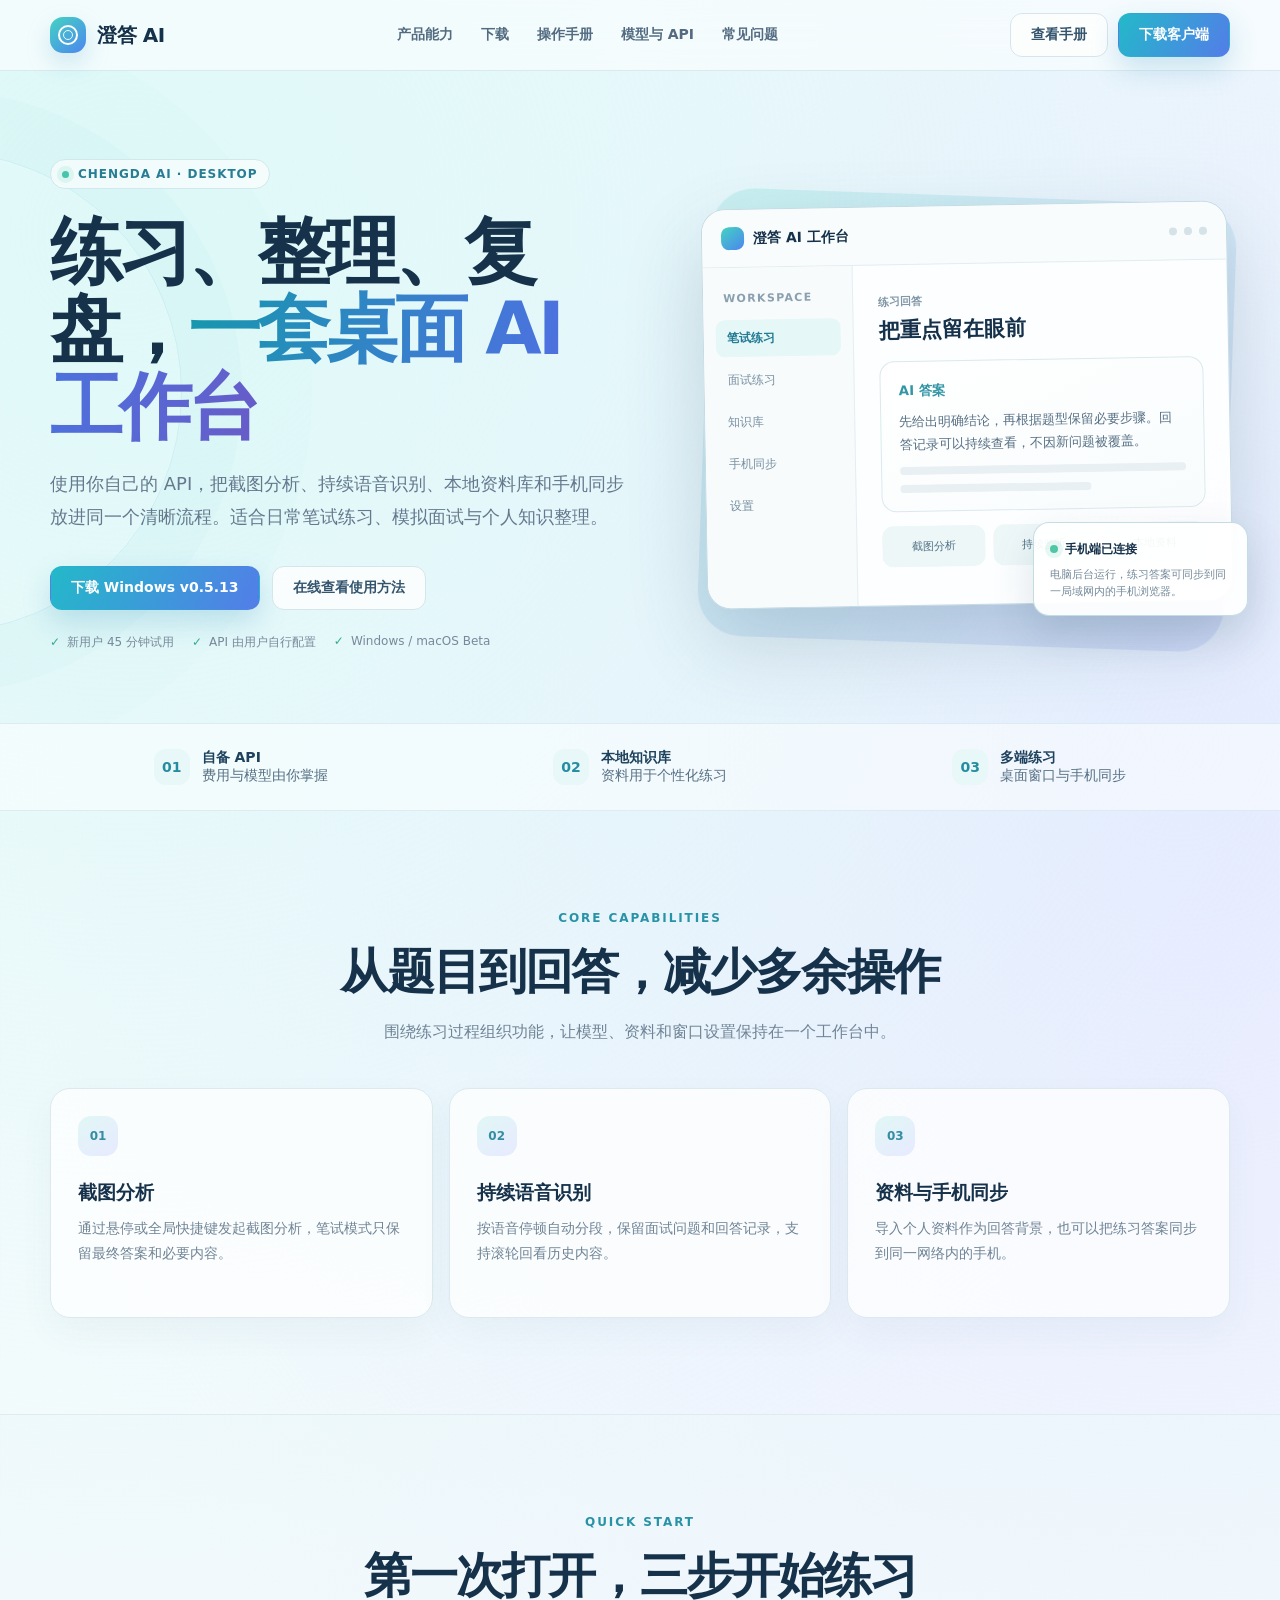
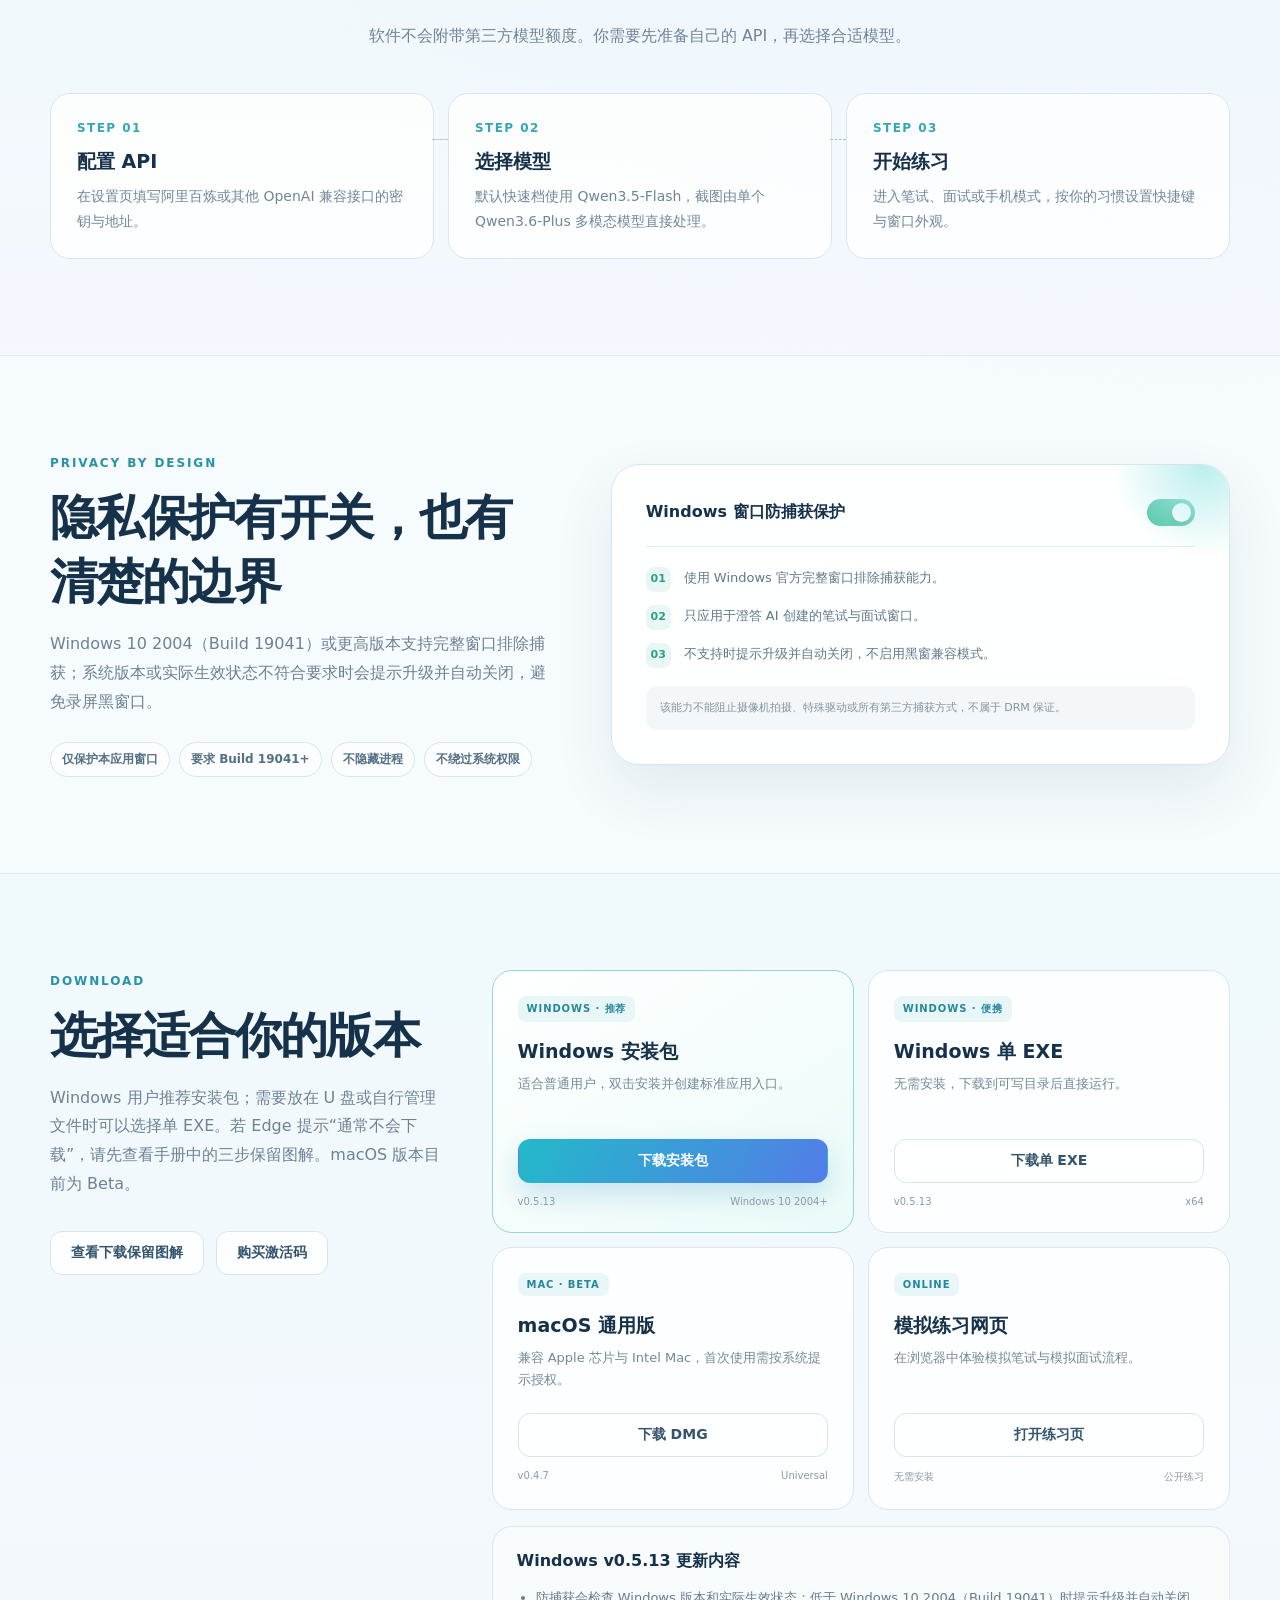
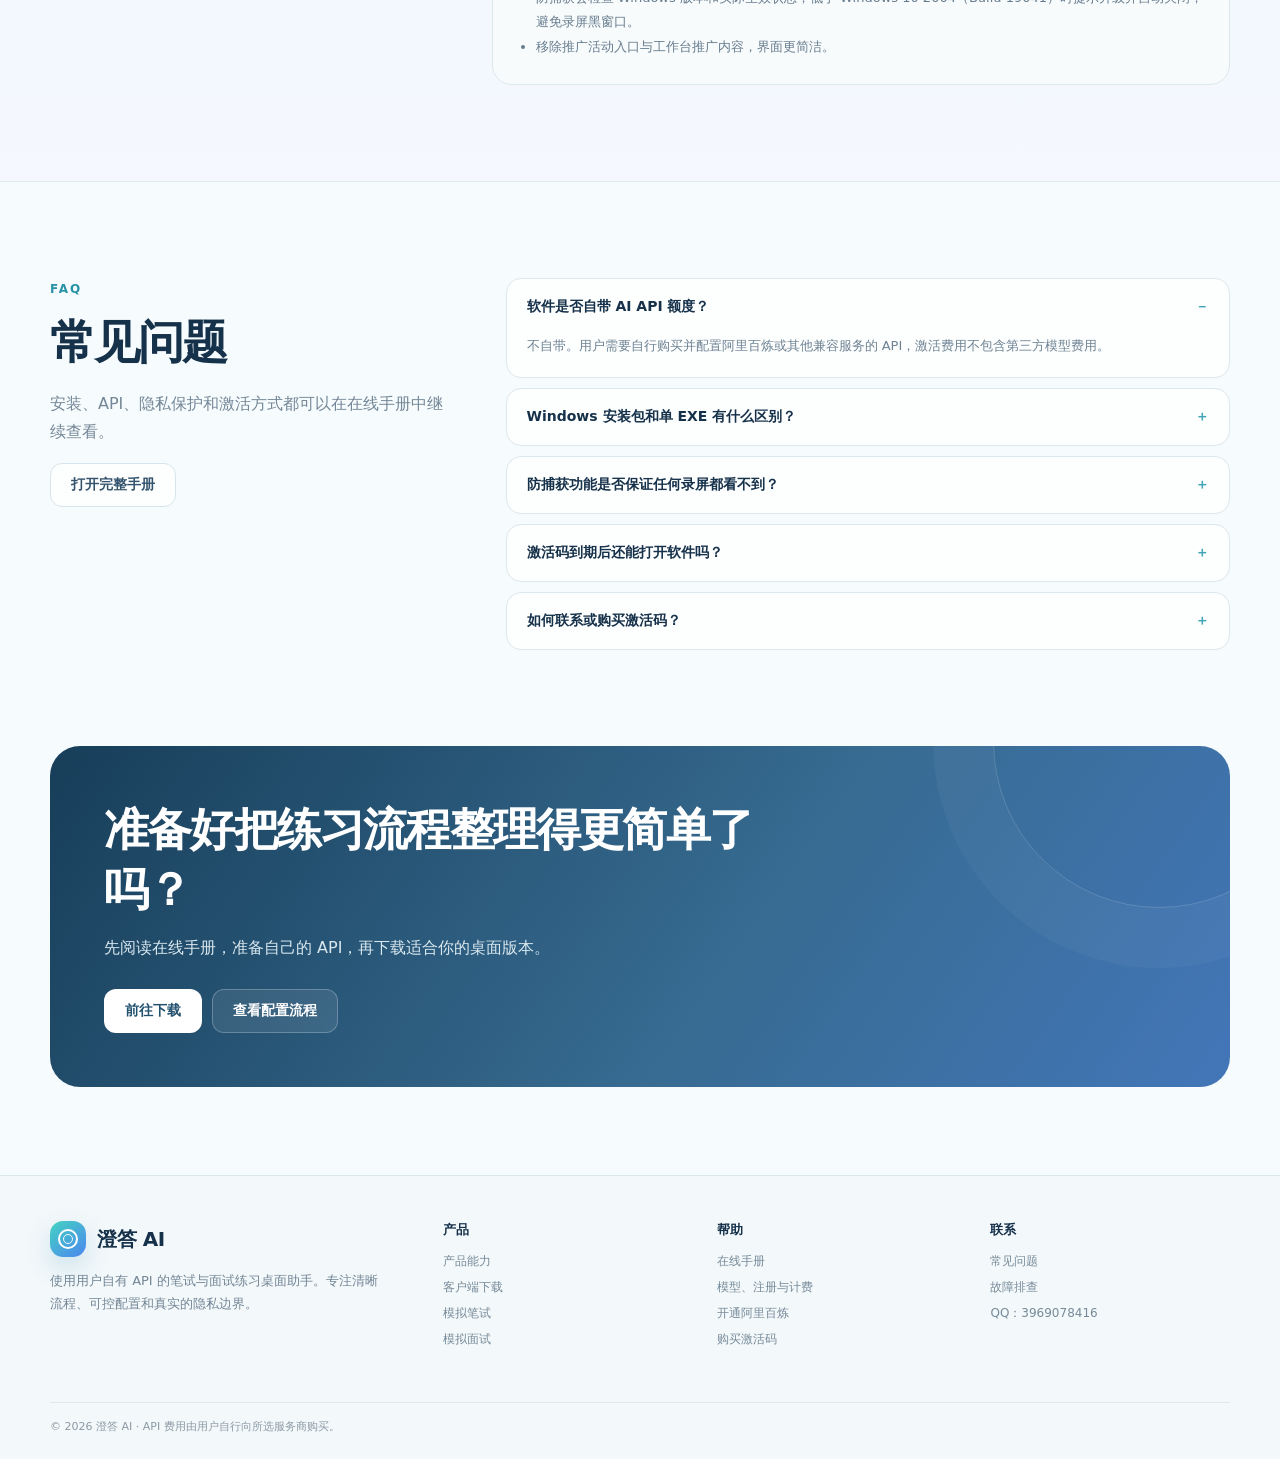
==== chengda-ai/index.html @ 646101b3 "Release Chengda AI v0.5.13" ====
<!doctype html>
<html lang="zh-CN">
<head>
  <meta charset="UTF-8">
  <meta name="viewport" content="width=device-width,initial-scale=1">
  <title>澄答 AI｜笔试与面试练习桌面助手</title>
  <meta name="description" content="澄答 AI 是一款使用用户自有 API 的笔试与面试练习桌面助手，支持截图分析、持续语音识别、本地知识库和手机同步。">
  <meta name="keywords" content="澄答AI,澄答 AI,AI笔试练习,AI面试练习,阿里百炼,桌面AI助手">
  <meta name="robots" content="index,follow">
  <meta name="theme-color" content="#eefbff">
  <style>
    :root{font-family:"Segoe UI","Microsoft YaHei",system-ui,sans-serif;color:#16314a;background:#f6fbfd;--ink:#16314a;--muted:#64798e;--line:#d9e8ee;--cyan:#22b7cc;--blue:#4f7fe8;--green:#57c9a7;--paper:rgba(255,255,255,.88)}
    *{box-sizing:border-box}html{scroll-behavior:smooth}body{margin:0;min-width:320px;background:radial-gradient(circle at 10% 5%,#dff9f8 0,transparent 31%),radial-gradient(circle at 92% 16%,#e5e9ff 0,transparent 31%),#f6fbfd;color:var(--ink)}a{color:inherit}button,a{touch-action:manipulation}.shell{width:min(1180px,calc(100% - 40px));margin:auto}.site-header{position:sticky;top:0;z-index:20;border-bottom:1px solid rgba(210,230,236,.78);background:rgba(248,253,254,.78);backdrop-filter:blur(18px)}.nav{height:70px;display:flex;align-items:center;justify-content:space-between;gap:22px}.brand{display:flex;align-items:center;gap:11px;text-decoration:none;font-size:20px;font-weight:850;letter-spacing:-.02em}.brand-mark{position:relative;width:36px;height:36px;border-radius:13px;background:linear-gradient(140deg,#43d3c2,#4c86ef);box-shadow:0 10px 24px rgba(58,153,190,.22)}.brand-mark:before,.brand-mark:after{content:"";position:absolute;border:2px solid #fff;border-radius:50%;inset:8px}.brand-mark:after{inset:13px;border-width:1.5px;opacity:.9}.nav-links{display:flex;align-items:center;gap:28px;color:#526b80;font-size:14px;font-weight:650}.nav-links a{text-decoration:none}.nav-links a:hover{color:#268da8}.nav-actions{display:flex;align-items:center;gap:10px}.button{display:inline-flex;min-height:44px;align-items:center;justify-content:center;padding:0 20px;border:1px solid transparent;border-radius:12px;text-decoration:none;font-size:14px;font-weight:760;transition:transform .18s ease,box-shadow .18s ease,background .18s ease}.button:hover{transform:translateY(-2px)}.button.primary{color:#fff;background:linear-gradient(120deg,#23b9c9,#537de8);box-shadow:0 12px 28px rgba(42,139,188,.22)}.button.soft{border-color:#d6e5eb;background:rgba(255,255,255,.8);color:#34546d}.hero{position:relative;padding:88px 0 72px;overflow:hidden}.hero:before{content:"";position:absolute;width:480px;height:480px;border:1px solid rgba(96,178,208,.16);border-radius:50%;left:-300px;top:80px;box-shadow:0 0 0 60px rgba(95,199,201,.035),0 0 0 130px rgba(95,199,201,.025)}.hero-grid{position:relative;display:grid;grid-template-columns:minmax(0,1fr) minmax(460px,.9fr);gap:70px;align-items:center}.eyebrow{display:inline-flex;align-items:center;gap:9px;padding:7px 11px;border:1px solid #d1e8ec;border-radius:999px;background:rgba(255,255,255,.64);color:#277d93;font-size:12px;font-weight:800;letter-spacing:.08em}.eyebrow:before{content:"";width:7px;height:7px;border-radius:50%;background:#46c5aa;box-shadow:0 0 0 5px rgba(70,197,170,.13)}h1{max-width:670px;margin:24px 0 22px;font-size:clamp(44px,5.7vw,76px);line-height:1.06;letter-spacing:-.055em}.gradient-text{background:linear-gradient(105deg,#1598ac,#4b72de 62%,#685bc8);-webkit-background-clip:text;background-clip:text;color:transparent}.hero-copy{max-width:610px;margin:0;color:var(--muted);font-size:18px;line-height:1.85}.hero-actions{display:flex;flex-wrap:wrap;gap:12px;margin-top:32px}.hero-note{display:flex;flex-wrap:wrap;gap:18px;margin-top:24px;color:#77899a;font-size:12px}.hero-note span:before{content:"✓";margin-right:7px;color:#2eae8f;font-weight:900}.product-stage{position:relative;min-height:490px;display:flex;align-items:center;justify-content:center}.product-stage:before{content:"";position:absolute;inset:36px 0 6px;border-radius:44px;background:linear-gradient(145deg,rgba(67,210,194,.18),rgba(93,108,231,.14));filter:blur(.2px);transform:rotate(2deg)}.app-window{position:relative;width:100%;max-width:560px;border:1px solid rgba(195,218,226,.95);border-radius:24px;background:rgba(255,255,255,.94);box-shadow:0 32px 80px rgba(42,76,102,.2);overflow:hidden;transform:rotate(-1deg)}.app-top{height:58px;display:flex;align-items:center;justify-content:space-between;padding:0 19px;border-bottom:1px solid #e2edf1;background:rgba(248,252,253,.92)}.app-brand{display:flex;align-items:center;gap:9px;font-size:14px;font-weight:800}.mini-mark{width:23px;height:23px;border-radius:8px;background:linear-gradient(140deg,#43d3c2,#4c86ef)}.window-dots{display:flex;gap:7px}.window-dots i{display:block;width:8px;height:8px;border-radius:50%;background:#d5e2e7}.app-body{display:grid;grid-template-columns:150px 1fr;min-height:340px}.app-side{padding:18px 12px;border-right:1px solid #e4eef1;background:#f7fbfc}.app-side strong{display:block;margin:6px 8px 15px;font-size:11px;color:#8aa0af;letter-spacing:.12em}.side-item{padding:10px 11px;border-radius:9px;color:#7890a2;font-size:12px;margin-bottom:5px}.side-item.active{color:#247c95;background:#e6f7f7;font-weight:800}.app-main{padding:25px}.app-label{font-size:11px;color:#8297a7;font-weight:750}.app-main h3{margin:7px 0 17px;font-size:21px}.answer-card{padding:18px;border:1px solid #dbe9ed;border-radius:15px;background:linear-gradient(155deg,#fff,#f8fcfd)}.answer-card small{color:#3396a7;font-weight:800}.answer-card p{margin:11px 0 0;color:#577084;font-size:13px;line-height:1.75}.answer-line{height:8px;margin-top:10px;border-radius:99px;background:#e8f0f3}.answer-line.short{width:67%}.tool-row{display:grid;grid-template-columns:repeat(3,1fr);gap:8px;margin-top:14px}.tool{padding:13px 8px;border-radius:11px;background:#eef7f8;text-align:center;color:#507185;font-size:11px}.float-card{position:absolute;right:-18px;bottom:34px;width:215px;padding:15px 16px;border:1px solid rgba(190,218,224,.9);border-radius:16px;background:rgba(255,255,255,.94);box-shadow:0 18px 42px rgba(46,85,110,.16)}.float-card b{font-size:12px}.float-card p{margin:8px 0 0;color:#758b9b;font-size:11px;line-height:1.55}.signal{display:inline-flex;width:8px;height:8px;margin-right:7px;border-radius:50%;background:#50c6a6;box-shadow:0 0 0 5px rgba(80,198,166,.13)}.trust-strip{padding:25px 0;border-top:1px solid rgba(216,233,238,.8);border-bottom:1px solid rgba(216,233,238,.8);background:rgba(255,255,255,.48)}.trust-grid{display:grid;grid-template-columns:repeat(3,1fr);gap:18px}.trust-item{display:flex;align-items:center;justify-content:center;gap:12px;color:#567084;font-size:14px}.trust-item b{color:#1e425d}.trust-number{display:flex;width:36px;height:36px;align-items:center;justify-content:center;border-radius:12px;background:#e8f7f7;color:#258da1;font-weight:850}.features{padding:96px 0}.section-head{max-width:690px;margin:0 auto 42px;text-align:center}.section-kicker{color:#2893a6;font-size:12px;font-weight:850;letter-spacing:.16em}.section-head h2{margin:14px 0;font-size:clamp(32px,4vw,48px);letter-spacing:-.04em}.section-head p{margin:0;color:#708497;line-height:1.8}.feature-grid{display:grid;grid-template-columns:repeat(3,1fr);gap:16px}.feature-card{min-height:230px;padding:27px;border:1px solid #dce9ed;border-radius:20px;background:rgba(255,255,255,.76);box-shadow:0 14px 34px rgba(50,90,115,.05)}.feature-index{display:inline-flex;width:40px;height:40px;align-items:center;justify-content:center;border-radius:13px;background:linear-gradient(145deg,#e1f7f5,#e7eaff);color:#348da3;font-size:12px;font-weight:900}.feature-card h3{margin:24px 0 10px;font-size:19px}.feature-card p{margin:0;color:#6f8495;font-size:14px;line-height:1.75}.preview-foot{padding:34px 0;color:#8b9baa;font-size:12px;text-align:center}
    .section{padding:96px 0}.soft-section{background:linear-gradient(180deg,rgba(235,248,250,.56),rgba(244,247,255,.7));border-top:1px solid #dfebef;border-bottom:1px solid #dfebef}.process-grid{display:grid;grid-template-columns:repeat(3,1fr);gap:14px}.process-step{position:relative;padding:27px 26px 25px;border:1px solid #d9e7ec;border-radius:20px;background:rgba(255,255,255,.82)}.process-step:after{content:"";position:absolute;top:45px;right:-15px;width:16px;border-top:1px dashed #9dcbd2}.process-step:last-child:after{display:none}.process-step span{display:block;color:#35a6b5;font-size:12px;font-weight:900;letter-spacing:.12em}.process-step h3{margin:14px 0 9px;font-size:19px}.process-step p{margin:0;color:#708698;font-size:14px;line-height:1.75}.showcase{display:grid;grid-template-columns:.9fr 1.1fr;gap:54px;align-items:center}.showcase-copy h2,.download-copy h2{margin:15px 0 16px;font-size:clamp(32px,4vw,48px);letter-spacing:-.04em}.showcase-copy>p,.download-copy>p{color:#6d8294;line-height:1.8}.pill-list{display:flex;flex-wrap:wrap;gap:9px;margin-top:25px}.pill-list span{padding:8px 11px;border:1px solid #d6e7eb;border-radius:999px;background:rgba(255,255,255,.66);color:#537084;font-size:12px;font-weight:700}.privacy-panel{position:relative;padding:34px;border:1px solid #d5e6eb;border-radius:28px;background:rgba(255,255,255,.9);box-shadow:0 25px 58px rgba(57,94,117,.1);overflow:hidden}.privacy-panel:before{content:"";position:absolute;width:190px;height:190px;border-radius:50%;right:-70px;top:-95px;background:radial-gradient(circle,#bcefee,transparent 68%)}.privacy-state{display:flex;align-items:center;justify-content:space-between;gap:18px;padding-bottom:20px;border-bottom:1px solid #e2ecef}.privacy-state b{font-size:16px}.privacy-toggle{width:48px;height:27px;padding:4px;border-radius:999px;background:#51c5a7}.privacy-toggle:after{content:"";display:block;width:19px;height:19px;margin-left:auto;border-radius:50%;background:#fff;box-shadow:0 2px 6px rgba(30,80,70,.22)}.privacy-list{display:grid;gap:13px;margin-top:20px}.privacy-row{display:grid;grid-template-columns:28px 1fr;gap:10px;align-items:start;color:#607789;font-size:13px;line-height:1.65}.privacy-row i{display:flex;width:25px;height:25px;align-items:center;justify-content:center;border-radius:8px;background:#e8f7f4;color:#2d9f86;font-style:normal;font-size:11px;font-weight:900}.privacy-foot{margin:18px 0 0;padding:13px 14px;border-radius:11px;background:#f3f7f9;color:#8493a0;font-size:11px;line-height:1.6}.download-layout{display:grid;grid-template-columns:.7fr 1.3fr;gap:44px;align-items:start}.download-copy{position:sticky;top:110px}.download-grid{display:grid;grid-template-columns:repeat(2,1fr);gap:14px}.download-card{padding:25px;border:1px solid #d8e6eb;border-radius:20px;background:rgba(255,255,255,.88)}.download-card.recommended{border-color:#8ed9d7;background:linear-gradient(145deg,#fff,#ebfbf9)}.platform-tag{display:inline-flex;padding:6px 9px;border-radius:8px;background:#e9f6f7;color:#25879c;font-size:10px;font-weight:900;letter-spacing:.09em}.download-card h3{margin:17px 0 8px;font-size:19px}.download-card p{min-height:48px;margin:0;color:#748897;font-size:13px;line-height:1.7}.download-card .button{width:100%;margin-top:18px}.download-meta{display:flex;justify-content:space-between;margin-top:13px;color:#8a9aa7;font-size:10px}.release-panel{margin-top:16px;padding:24px;border:1px solid #dce8ec;border-radius:20px;background:#f8fbfc}.release-panel h3{margin:0 0 14px;font-size:16px}.release-panel ul{margin:0;padding-left:19px;color:#667c8e;font-size:13px;line-height:1.9}.faq-grid{display:grid;grid-template-columns:.72fr 1.28fr;gap:48px;align-items:start}.faq-intro h2{margin:15px 0 12px;font-size:clamp(32px,4vw,46px);letter-spacing:-.04em}.faq-intro p{color:#748797;line-height:1.8}.faq-list{display:grid;gap:10px}.faq-list details{border:1px solid #dbe8ec;border-radius:15px;background:rgba(255,255,255,.82);overflow:hidden}.faq-list summary{cursor:pointer;list-style:none;padding:19px 20px;font-size:14px;font-weight:800}.faq-list summary::-webkit-details-marker{display:none}.faq-list summary:after{content:"＋";float:right;color:#42a5b5}.faq-list details[open] summary:after{content:"－"}.faq-list p{margin:0;padding:0 20px 20px;color:#6d8293;font-size:13px;line-height:1.75}.final-cta{padding:0 0 88px}.cta-panel{position:relative;padding:54px;border-radius:30px;background:linear-gradient(125deg,#173e59,#376b91 58%,#4376b8);color:#fff;overflow:hidden}.cta-panel:before{content:"";position:absolute;width:330px;height:330px;border:1px solid rgba(255,255,255,.16);border-radius:50%;right:-95px;top:-170px;box-shadow:0 0 0 60px rgba(255,255,255,.035)}.cta-panel h2{position:relative;max-width:720px;margin:0 0 14px;font-size:clamp(30px,4vw,45px);letter-spacing:-.04em}.cta-panel p{position:relative;max-width:680px;margin:0;color:#d9e8ef;line-height:1.75}.cta-actions{position:relative;display:flex;flex-wrap:wrap;gap:10px;margin-top:27px}.cta-panel .button.primary{background:#fff;color:#23526f;box-shadow:none}.cta-panel .button.soft{border-color:rgba(255,255,255,.24);background:rgba(255,255,255,.09);color:#fff}.site-footer{border-top:1px solid #dce8ec;background:#f3f8fa}.footer-grid{display:grid;grid-template-columns:1.5fr repeat(3,1fr);gap:34px;padding:45px 0}.footer-brand p{max-width:340px;color:#738696;font-size:13px;line-height:1.75}.footer-col strong{display:block;margin-bottom:14px;font-size:13px}.footer-col a,.footer-col span{display:block;margin:9px 0;color:#768a99;text-decoration:none;font-size:12px}.copyright{padding:16px 0 25px;border-top:1px solid #e0eaed;color:#8c9aa5;font-size:11px}.preview-foot{display:none}
    @media(max-width:930px){.nav-links{display:none}.hero{padding-top:60px}.hero-grid{grid-template-columns:1fr;gap:44px}.hero-copy{max-width:720px}.product-stage{min-height:430px}.app-window{max-width:620px}.float-card{right:10px}.feature-grid,.process-grid{grid-template-columns:1fr}.feature-card{min-height:auto}.process-step:after{display:none}.trust-grid{grid-template-columns:1fr}.trust-item{justify-content:flex-start}.showcase,.download-layout,.faq-grid{grid-template-columns:1fr}.download-copy{position:static}.footer-grid{grid-template-columns:repeat(2,1fr)}}
    @media(max-width:560px){.shell{width:min(100% - 24px,1180px)}.nav{height:62px}.nav-actions .soft{display:none}.button{padding:0 15px}.hero{padding:45px 0 48px}h1{font-size:42px}.hero-copy{font-size:16px}.product-stage{min-height:375px}.app-body{grid-template-columns:92px 1fr}.app-side{padding:12px 7px}.app-main{padding:18px 14px}.tool-row{grid-template-columns:1fr}.tool:nth-child(n+2){display:none}.float-card{right:4px;bottom:8px;width:185px}.features{padding:68px 0}}
  </style>
</head>
<body>
  <header class="site-header">
    <nav class="nav shell" aria-label="主导航">
      <a class="brand" href="#top"><span class="brand-mark" aria-hidden="true"></span><span>澄答 AI</span></a>
      <div class="nav-links"><a href="#features">产品能力</a><a href="downloads/">下载</a><a href="manual/">操作手册</a><a href="models/">模型与 API</a><a href="#faq">常见问题</a></div>
      <div class="nav-actions"><a class="button soft" href="manual/">查看手册</a><a class="button primary" href="downloads/">下载客户端</a></div>
    </nav>
  </header>
  <main id="top">
    <section class="hero">
      <div class="hero-grid shell">
        <div>
          <span class="eyebrow">CHENGDA AI · DESKTOP</span>
          <h1>练习、整理、复盘，<span class="gradient-text">一套桌面 AI 工作台</span></h1>
          <p class="hero-copy">使用你自己的 API，把截图分析、持续语音识别、本地资料库和手机同步放进同一个清晰流程。适合日常笔试练习、模拟面试与个人知识整理。</p>
          <div class="hero-actions"><a class="button primary" href="downloads/">下载 Windows v0.5.13</a><a class="button soft" href="manual/">在线查看使用方法</a></div>
          <div class="hero-note"><span>新用户 45 分钟试用</span><span>API 由用户自行配置</span><span>Windows / macOS Beta</span></div>
        </div>
        <div class="product-stage" aria-label="澄答 AI 产品界面示意">
          <div class="app-window">
            <div class="app-top"><span class="app-brand"><i class="mini-mark"></i>澄答 AI 工作台</span><span class="window-dots"><i></i><i></i><i></i></span></div>
            <div class="app-body">
              <aside class="app-side"><strong>WORKSPACE</strong><div class="side-item active">笔试练习</div><div class="side-item">面试练习</div><div class="side-item">知识库</div><div class="side-item">手机同步</div><div class="side-item">设置</div></aside>
              <div class="app-main"><span class="app-label">练习回答</span><h3>把重点留在眼前</h3><div class="answer-card"><small>AI 答案</small><p>先给出明确结论，再根据题型保留必要步骤。回答记录可以持续查看，不因新问题被覆盖。</p><div class="answer-line"></div><div class="answer-line short"></div></div><div class="tool-row"><div class="tool">截图分析</div><div class="tool">持续监听</div><div class="tool">本地资料</div></div></div>
            </div>
          </div>
          <div class="float-card"><b><span class="signal"></span>手机端已连接</b><p>电脑后台运行，练习答案可同步到同一局域网内的手机浏览器。</p></div>
        </div>
      </div>
    </section>
    <section class="trust-strip"><div class="trust-grid shell"><div class="trust-item"><span class="trust-number">01</span><span><b>自备 API</b><br>费用与模型由你掌握</span></div><div class="trust-item"><span class="trust-number">02</span><span><b>本地知识库</b><br>资料用于个性化练习</span></div><div class="trust-item"><span class="trust-number">03</span><span><b>多端练习</b><br>桌面窗口与手机同步</span></div></div></section>
    <section class="features" id="features"><div class="shell"><div class="section-head"><span class="section-kicker">CORE CAPABILITIES</span><h2>从题目到回答，减少多余操作</h2><p>围绕练习过程组织功能，让模型、资料和窗口设置保持在一个工作台中。</p></div><div class="feature-grid"><article class="feature-card"><span class="feature-index">01</span><h3>截图分析</h3><p>通过悬停或全局快捷键发起截图分析，笔试模式只保留最终答案和必要内容。</p></article><article class="feature-card"><span class="feature-index">02</span><h3>持续语音识别</h3><p>按语音停顿自动分段，保留面试问题和回答记录，支持滚轮回看历史内容。</p></article><article class="feature-card"><span class="feature-index">03</span><h3>资料与手机同步</h3><p>导入个人资料作为回答背景，也可以把练习答案同步到同一网络内的手机。</p></article></div></div></section>
    <section class="section soft-section" id="workflow"><div class="shell"><div class="section-head"><span class="section-kicker">QUICK START</span><h2>第一次打开，三步开始练习</h2><p>软件不会附带第三方模型额度。你需要先准备自己的 API，再选择合适模型。</p></div><div class="process-grid"><article class="process-step"><span>STEP 01</span><h3>配置 API</h3><p>在设置页填写阿里百炼或其他 OpenAI 兼容接口的密钥与地址。</p></article><article class="process-step"><span>STEP 02</span><h3>选择模型</h3><p>默认快速档使用 Qwen3.5-Flash，截图由单个 Qwen3.6-Plus 多模态模型直接处理。</p></article><article class="process-step"><span>STEP 03</span><h3>开始练习</h3><p>进入笔试、面试或手机模式，按你的习惯设置快捷键与窗口外观。</p></article></div></div></section>
    <section class="section"><div class="showcase shell"><div class="showcase-copy"><span class="section-kicker">PRIVACY BY DESIGN</span><h2>隐私保护有开关，也有清楚的边界</h2><p>Windows 10 2004（Build 19041）或更高版本支持完整窗口排除捕获；系统版本或实际生效状态不符合要求时会提示升级并自动关闭，避免录屏黑窗口。</p><div class="pill-list"><span>仅保护本应用窗口</span><span>要求 Build 19041+</span><span>不隐藏进程</span><span>不绕过系统权限</span></div></div><div class="privacy-panel"><div class="privacy-state"><b>Windows 窗口防捕获保护</b><span class="privacy-toggle" aria-label="已开启"></span></div><div class="privacy-list"><div class="privacy-row"><i>01</i><span>使用 Windows 官方完整窗口排除捕获能力。</span></div><div class="privacy-row"><i>02</i><span>只应用于澄答 AI 创建的笔试与面试窗口。</span></div><div class="privacy-row"><i>03</i><span>不支持时提示升级并自动关闭，不启用黑窗兼容模式。</span></div></div><p class="privacy-foot">该能力不能阻止摄像机拍摄、特殊驱动或所有第三方捕获方式，不属于 DRM 保证。</p></div></div></section>
    <section class="section soft-section" id="download"><div class="download-layout shell"><div class="download-copy"><span class="section-kicker">DOWNLOAD</span><h2>选择适合你的版本</h2><p>Windows 用户推荐安装包；需要放在 U 盘或自行管理文件时可以选择单 EXE。若 Edge 提示“通常不会下载”，请先查看手册中的三步保留图解。macOS 版本目前为 Beta。</p><div class="hero-actions"><a class="button soft" href="manual/#quick">查看下载保留图解</a><a class="button soft" href="https://www.kufaka.com/shop/J2R9CEXC" target="_blank" rel="noreferrer">购买激活码</a></div></div><div><div class="download-grid"><article class="download-card recommended"><span class="platform-tag">WINDOWS · 推荐</span><h3>Windows 安装包</h3><p>适合普通用户，双击安装并创建标准应用入口。</p><a class="button primary" href="downloads/chengda-ai-0.5.13-x64-setup.exe">下载安装包</a><div class="download-meta"><span>v0.5.13</span><span>Windows 10 2004+</span></div></article><article class="download-card"><span class="platform-tag">WINDOWS · 便携</span><h3>Windows 单 EXE</h3><p>无需安装，下载到可写目录后直接运行。</p><a class="button soft" href="downloads/chengda-ai-0.5.13-windows-x64.exe">下载单 EXE</a><div class="download-meta"><span>v0.5.13</span><span>x64</span></div></article><article class="download-card"><span class="platform-tag">MAC · BETA</span><h3>macOS 通用版</h3><p>兼容 Apple 芯片与 Intel Mac，首次使用需按系统提示授权。</p><a class="button soft" href="downloads/chengda-ai-0.4.7-macos-universal.dmg">下载 DMG</a><div class="download-meta"><span>v0.4.7</span><span>Universal</span></div></article><article class="download-card"><span class="platform-tag">ONLINE</span><h3>模拟练习网页</h3><p>在浏览器中体验模拟笔试与模拟面试流程。</p><a class="button soft" href="desktop/mock-exam/">打开练习页</a><div class="download-meta"><span>无需安装</span><span>公开练习</span></div></article></div><div class="release-panel"><h3>Windows v0.5.13 更新内容</h3><ul><li>防捕获会检查 Windows 版本和实际生效状态；低于 Windows 10 2004（Build 19041）时提示升级并自动关闭，避免录屏黑窗口。</li><li>移除推广活动入口与工作台推广内容，界面更简洁。</li></ul></div></div></div></section>
    <section class="section" id="faq"><div class="faq-grid shell"><div class="faq-intro"><span class="section-kicker">FAQ</span><h2>常见问题</h2><p>安装、API、隐私保护和激活方式都可以在在线手册中继续查看。</p><a class="button soft" href="manual/">打开完整手册</a></div><div class="faq-list"><details open><summary>软件是否自带 AI API 额度？</summary><p>不自带。用户需要自行购买并配置阿里百炼或其他兼容服务的 API，激活费用不包含第三方模型费用。</p></details><details><summary>Windows 安装包和单 EXE 有什么区别？</summary><p>安装包适合普通用户；单 EXE 无需安装，适合便携使用。两者提供相同的核心桌面功能。</p></details><details><summary>防捕获功能是否保证任何录屏都看不到？</summary><p>不能保证。软件使用操作系统公开能力保护本应用窗口，但摄像机、特殊驱动和部分第三方路径可能不受支持。</p></details><details><summary>激活码到期后还能打开软件吗？</summary><p>主页、设置、资料库与更新等基础页面仍可查看；进入笔试或面试练习时会提示激活。</p></details><details><summary>如何联系或购买激活码？</summary><p>可以前往“购买激活码”页面，也可以在激活到期提示中按页面说明联系 QQ：3969078416。</p></details></div></div></section>
    <section class="final-cta"><div class="cta-panel shell"><h2>准备好把练习流程整理得更简单了吗？</h2><p>先阅读在线手册，准备自己的 API，再下载适合你的桌面版本。</p><div class="cta-actions"><a class="button primary" href="downloads/">前往下载</a><a class="button soft" href="manual/">查看配置流程</a></div></div></section>
  </main>
  <footer class="site-footer"><div class="footer-grid shell"><div class="footer-brand"><a class="brand" href="#top"><span class="brand-mark" aria-hidden="true"></span><span>澄答 AI</span></a><p>使用用户自有 API 的笔试与面试练习桌面助手。专注清晰流程、可控配置和真实的隐私边界。</p></div><div class="footer-col"><strong>产品</strong><a href="#features">产品能力</a><a href="downloads/">客户端下载</a><a href="desktop/mock-exam/">模拟笔试</a><a href="desktop/mock-interview/">模拟面试</a></div><div class="footer-col"><strong>帮助</strong><a href="manual/">在线手册</a><a href="models/">模型、注册与计费</a><a href="https://bailian.console.aliyun.com/" target="_blank" rel="noreferrer">开通阿里百炼</a><a href="https://www.kufaka.com/shop/J2R9CEXC" target="_blank" rel="noreferrer">购买激活码</a></div><div class="footer-col"><strong>联系</strong><a href="#faq">常见问题</a><a href="manual/#errors">故障排查</a><span>QQ：3969078416</span></div></div><div class="copyright shell">© 2026 澄答 AI · API 费用由用户自行向所选服务商购买。</div></footer>
</body>
</html>
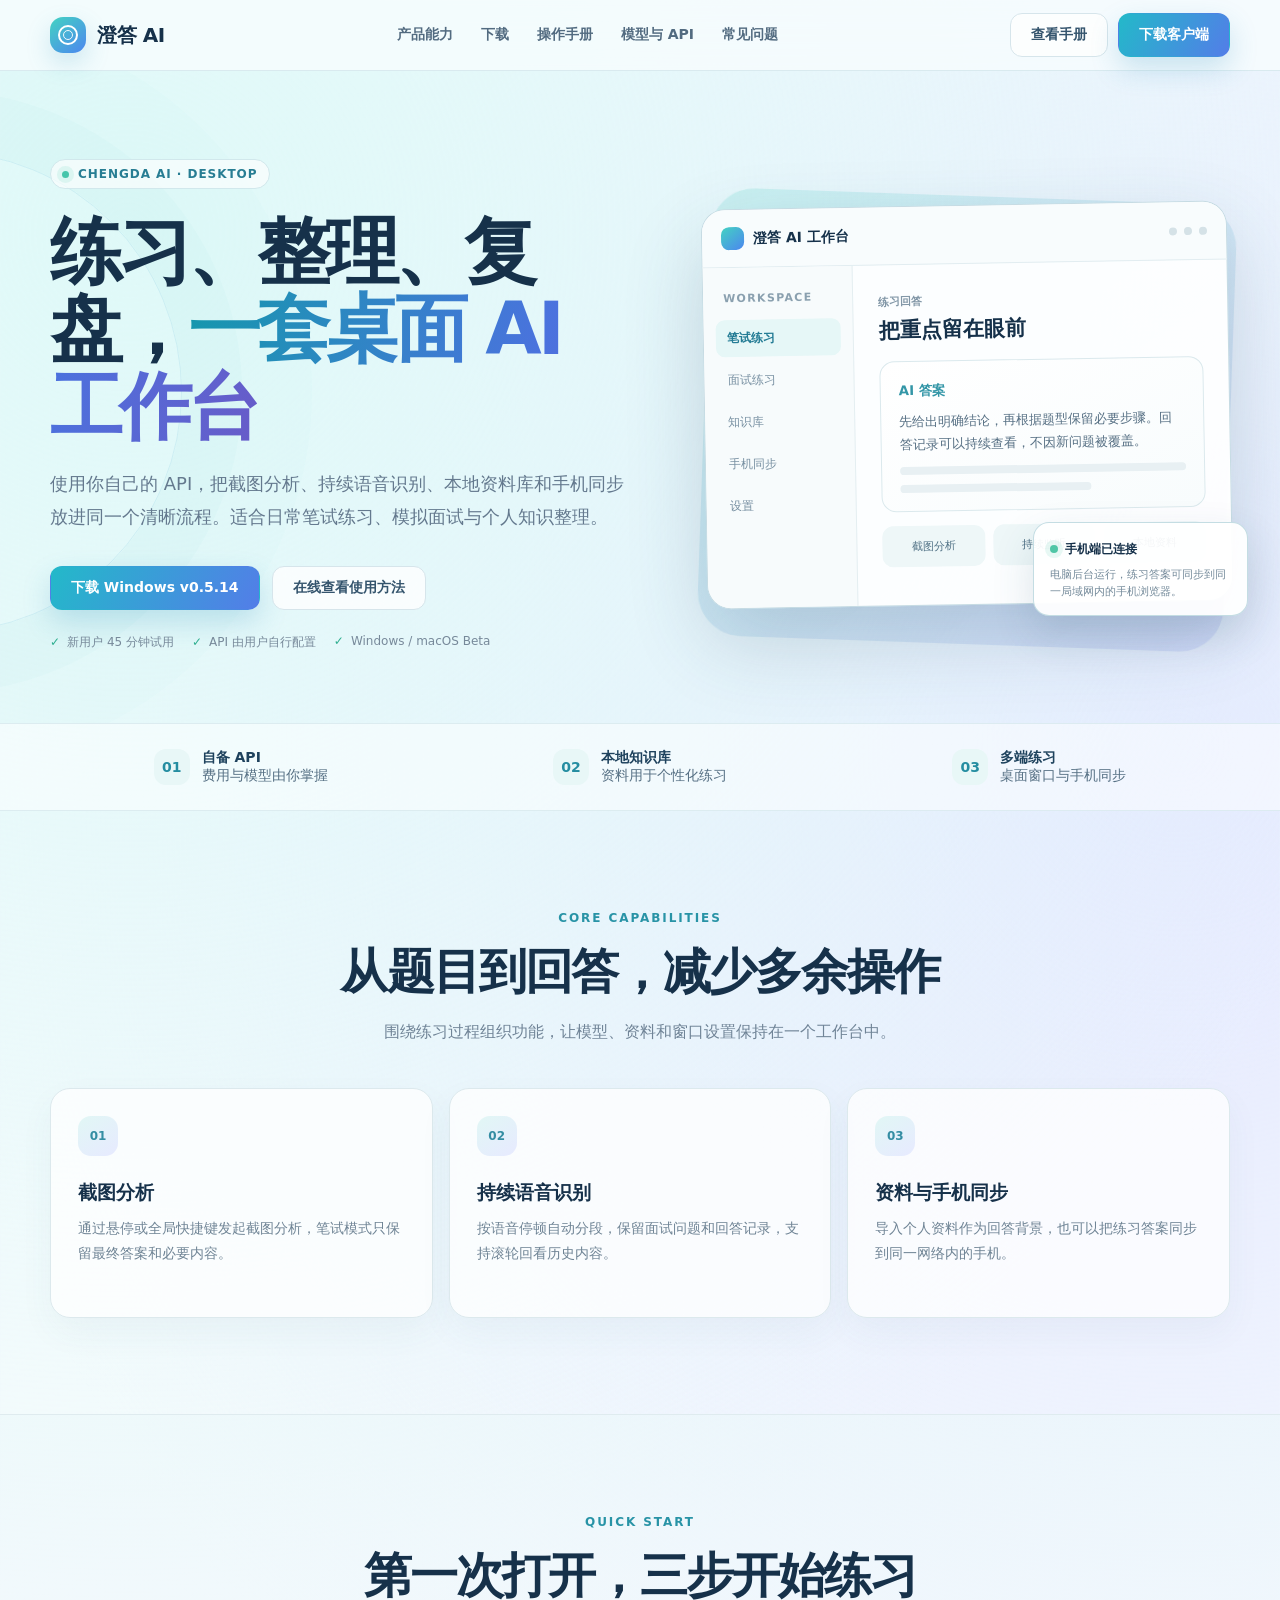
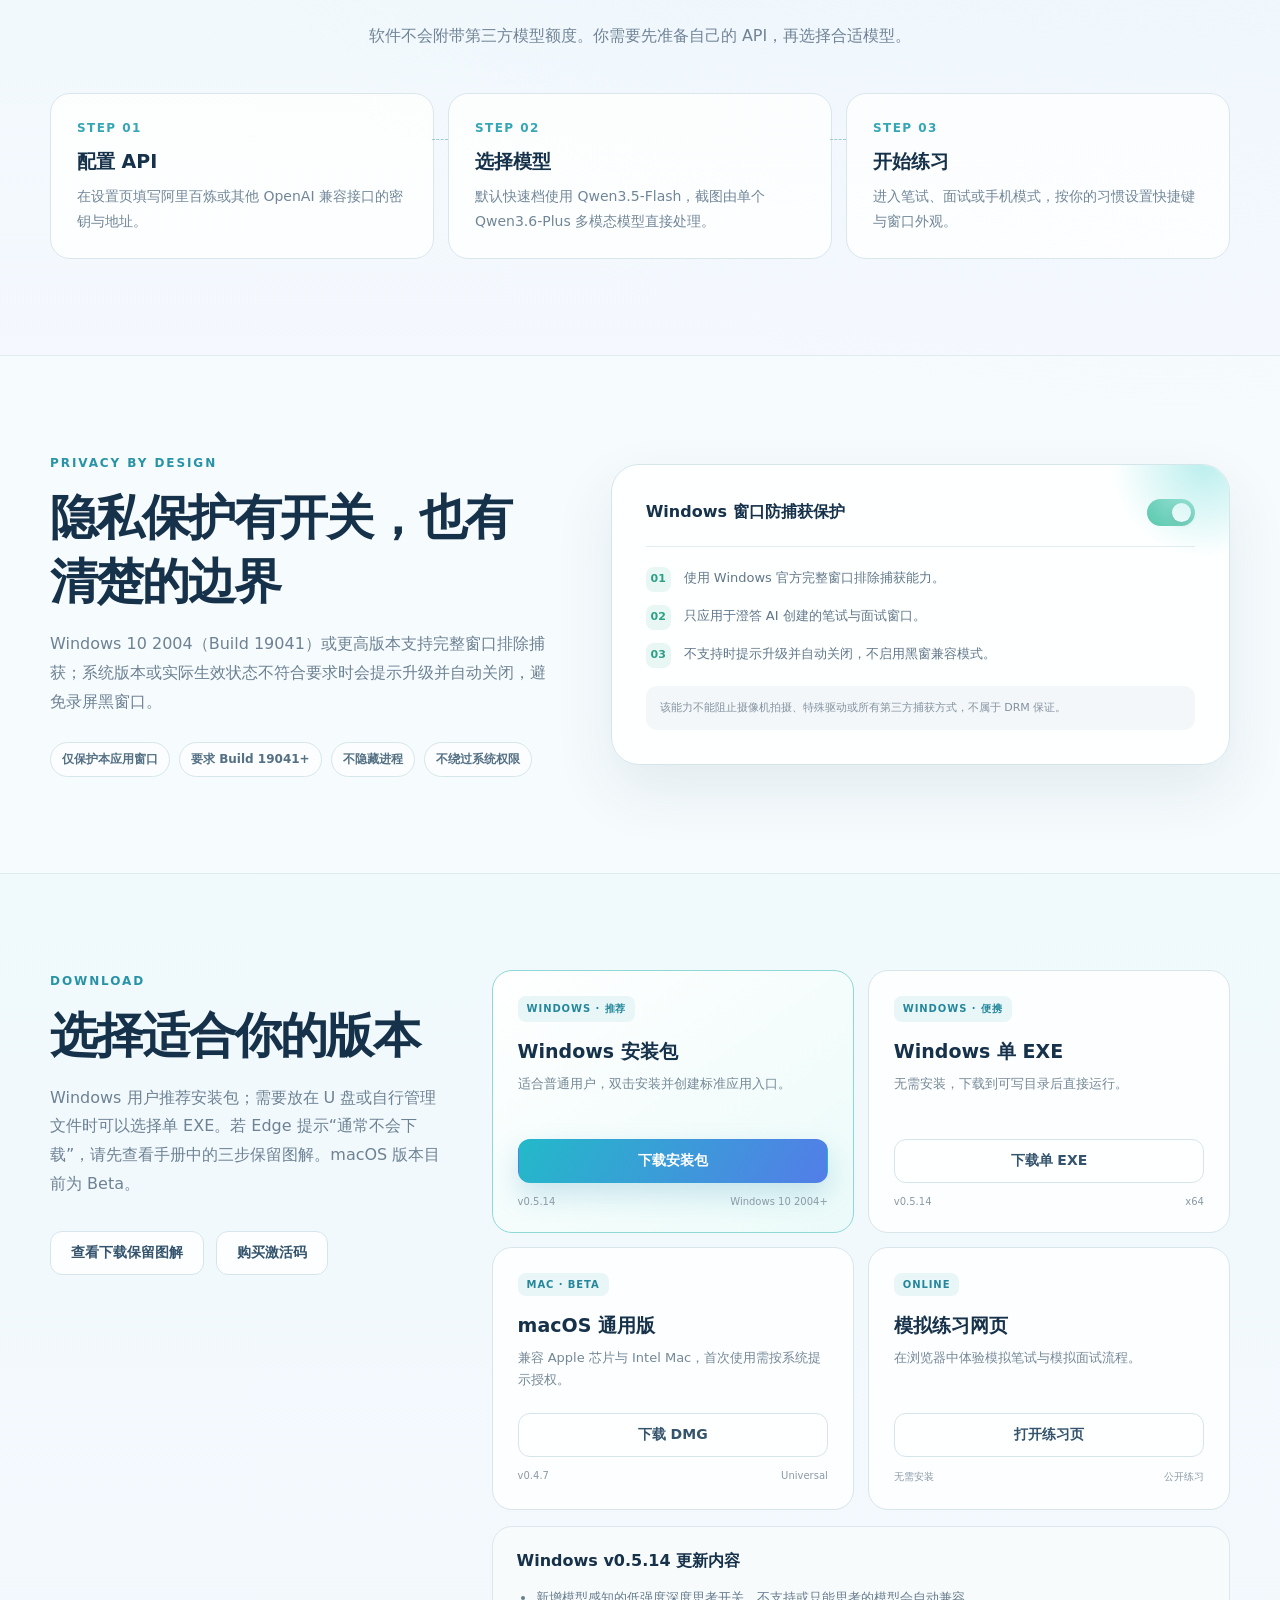
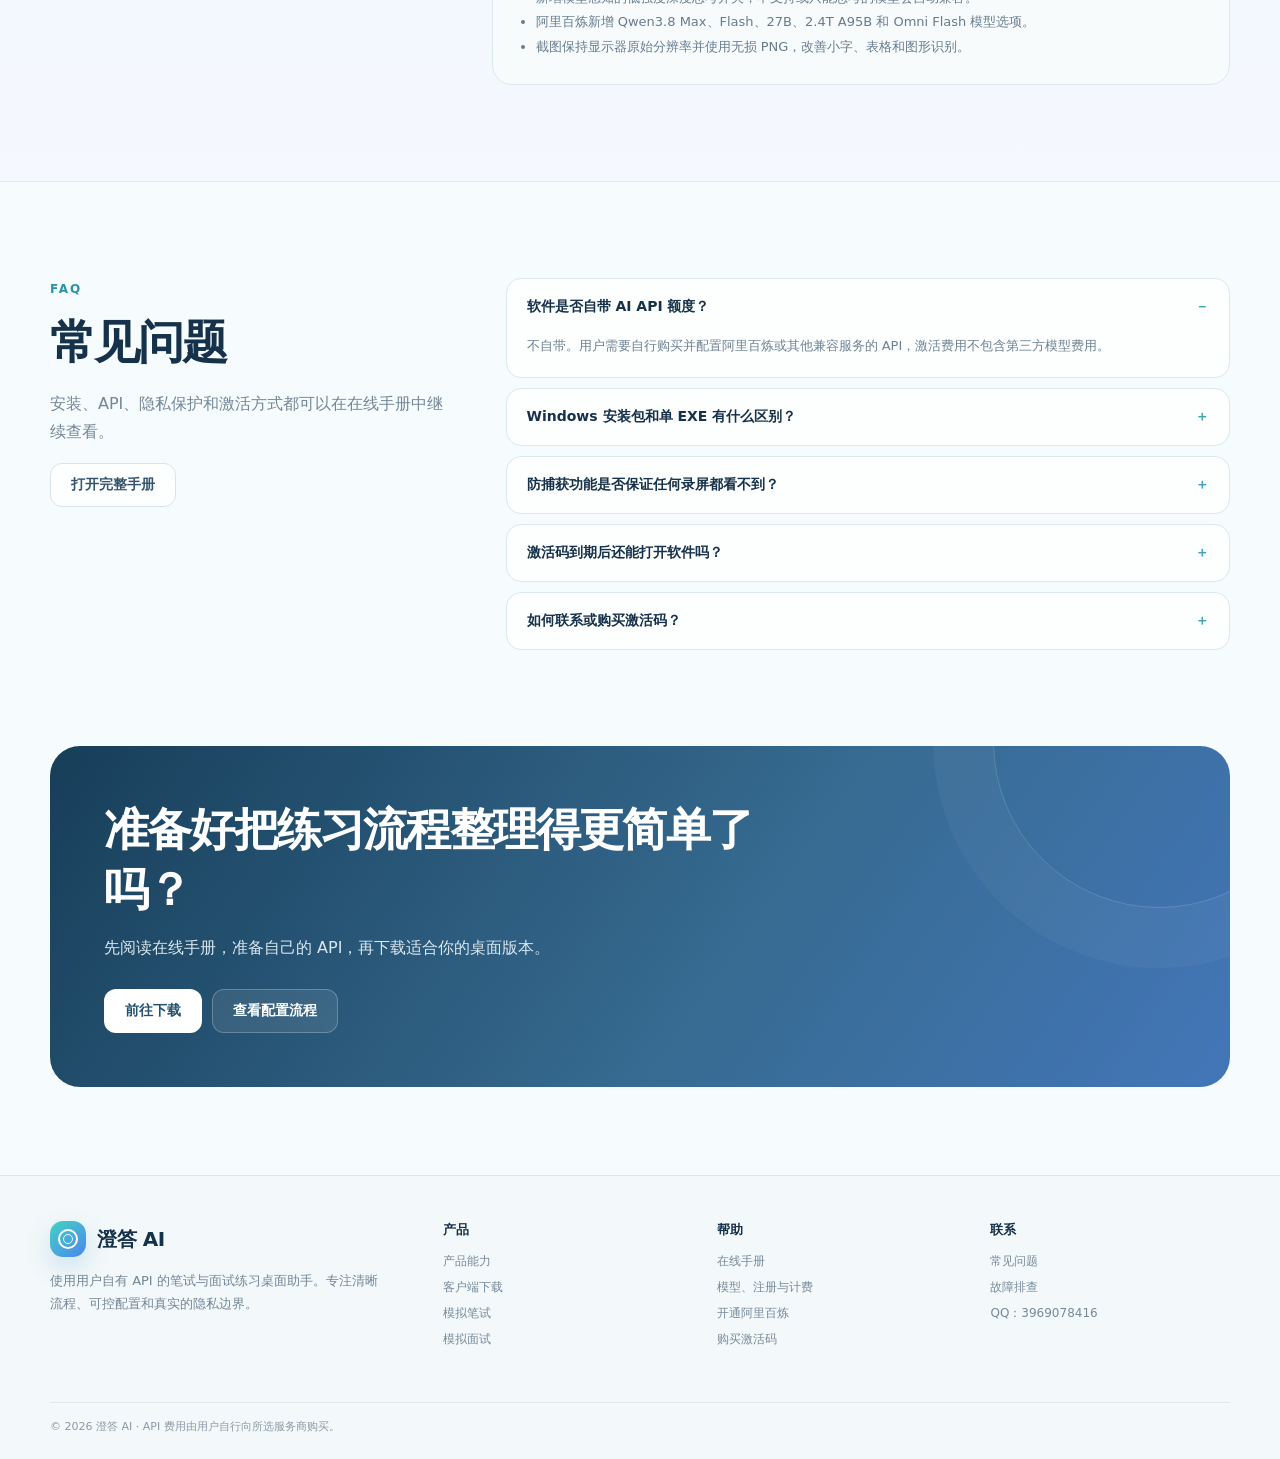
==== commit 79221c87: "Release Chengda AI v0.5.14" ====
--- a/chengda-ai/index.html
+++ b/chengda-ai/index.html
@@ -31,7 +31,7 @@
           <span class="eyebrow">CHENGDA AI · DESKTOP</span>
           <h1>练习、整理、复盘，<span class="gradient-text">一套桌面 AI 工作台</span></h1>
           <p class="hero-copy">使用你自己的 API，把截图分析、持续语音识别、本地资料库和手机同步放进同一个清晰流程。适合日常笔试练习、模拟面试与个人知识整理。</p>
-          <div class="hero-actions"><a class="button primary" href="downloads/">下载 Windows v0.5.13</a><a class="button soft" href="manual/">在线查看使用方法</a></div>
+          <div class="hero-actions"><a class="button primary" href="downloads/">下载 Windows v0.5.14</a><a class="button soft" href="manual/">在线查看使用方法</a></div>
           <div class="hero-note"><span>新用户 45 分钟试用</span><span>API 由用户自行配置</span><span>Windows / macOS Beta</span></div>
         </div>
         <div class="product-stage" aria-label="澄答 AI 产品界面示意">
@@ -50,7 +50,7 @@
     <section class="features" id="features"><div class="shell"><div class="section-head"><span class="section-kicker">CORE CAPABILITIES</span><h2>从题目到回答，减少多余操作</h2><p>围绕练习过程组织功能，让模型、资料和窗口设置保持在一个工作台中。</p></div><div class="feature-grid"><article class="feature-card"><span class="feature-index">01</span><h3>截图分析</h3><p>通过悬停或全局快捷键发起截图分析，笔试模式只保留最终答案和必要内容。</p></article><article class="feature-card"><span class="feature-index">02</span><h3>持续语音识别</h3><p>按语音停顿自动分段，保留面试问题和回答记录，支持滚轮回看历史内容。</p></article><article class="feature-card"><span class="feature-index">03</span><h3>资料与手机同步</h3><p>导入个人资料作为回答背景，也可以把练习答案同步到同一网络内的手机。</p></article></div></div></section>
     <section class="section soft-section" id="workflow"><div class="shell"><div class="section-head"><span class="section-kicker">QUICK START</span><h2>第一次打开，三步开始练习</h2><p>软件不会附带第三方模型额度。你需要先准备自己的 API，再选择合适模型。</p></div><div class="process-grid"><article class="process-step"><span>STEP 01</span><h3>配置 API</h3><p>在设置页填写阿里百炼或其他 OpenAI 兼容接口的密钥与地址。</p></article><article class="process-step"><span>STEP 02</span><h3>选择模型</h3><p>默认快速档使用 Qwen3.5-Flash，截图由单个 Qwen3.6-Plus 多模态模型直接处理。</p></article><article class="process-step"><span>STEP 03</span><h3>开始练习</h3><p>进入笔试、面试或手机模式，按你的习惯设置快捷键与窗口外观。</p></article></div></div></section>
     <section class="section"><div class="showcase shell"><div class="showcase-copy"><span class="section-kicker">PRIVACY BY DESIGN</span><h2>隐私保护有开关，也有清楚的边界</h2><p>Windows 10 2004（Build 19041）或更高版本支持完整窗口排除捕获；系统版本或实际生效状态不符合要求时会提示升级并自动关闭，避免录屏黑窗口。</p><div class="pill-list"><span>仅保护本应用窗口</span><span>要求 Build 19041+</span><span>不隐藏进程</span><span>不绕过系统权限</span></div></div><div class="privacy-panel"><div class="privacy-state"><b>Windows 窗口防捕获保护</b><span class="privacy-toggle" aria-label="已开启"></span></div><div class="privacy-list"><div class="privacy-row"><i>01</i><span>使用 Windows 官方完整窗口排除捕获能力。</span></div><div class="privacy-row"><i>02</i><span>只应用于澄答 AI 创建的笔试与面试窗口。</span></div><div class="privacy-row"><i>03</i><span>不支持时提示升级并自动关闭，不启用黑窗兼容模式。</span></div></div><p class="privacy-foot">该能力不能阻止摄像机拍摄、特殊驱动或所有第三方捕获方式，不属于 DRM 保证。</p></div></div></section>
-    <section class="section soft-section" id="download"><div class="download-layout shell"><div class="download-copy"><span class="section-kicker">DOWNLOAD</span><h2>选择适合你的版本</h2><p>Windows 用户推荐安装包；需要放在 U 盘或自行管理文件时可以选择单 EXE。若 Edge 提示“通常不会下载”，请先查看手册中的三步保留图解。macOS 版本目前为 Beta。</p><div class="hero-actions"><a class="button soft" href="manual/#quick">查看下载保留图解</a><a class="button soft" href="https://www.kufaka.com/shop/J2R9CEXC" target="_blank" rel="noreferrer">购买激活码</a></div></div><div><div class="download-grid"><article class="download-card recommended"><span class="platform-tag">WINDOWS · 推荐</span><h3>Windows 安装包</h3><p>适合普通用户，双击安装并创建标准应用入口。</p><a class="button primary" href="downloads/chengda-ai-0.5.13-x64-setup.exe">下载安装包</a><div class="download-meta"><span>v0.5.13</span><span>Windows 10 2004+</span></div></article><article class="download-card"><span class="platform-tag">WINDOWS · 便携</span><h3>Windows 单 EXE</h3><p>无需安装，下载到可写目录后直接运行。</p><a class="button soft" href="downloads/chengda-ai-0.5.13-windows-x64.exe">下载单 EXE</a><div class="download-meta"><span>v0.5.13</span><span>x64</span></div></article><article class="download-card"><span class="platform-tag">MAC · BETA</span><h3>macOS 通用版</h3><p>兼容 Apple 芯片与 Intel Mac，首次使用需按系统提示授权。</p><a class="button soft" href="downloads/chengda-ai-0.4.7-macos-universal.dmg">下载 DMG</a><div class="download-meta"><span>v0.4.7</span><span>Universal</span></div></article><article class="download-card"><span class="platform-tag">ONLINE</span><h3>模拟练习网页</h3><p>在浏览器中体验模拟笔试与模拟面试流程。</p><a class="button soft" href="desktop/mock-exam/">打开练习页</a><div class="download-meta"><span>无需安装</span><span>公开练习</span></div></article></div><div class="release-panel"><h3>Windows v0.5.13 更新内容</h3><ul><li>防捕获会检查 Windows 版本和实际生效状态；低于 Windows 10 2004（Build 19041）时提示升级并自动关闭，避免录屏黑窗口。</li><li>移除推广活动入口与工作台推广内容，界面更简洁。</li></ul></div></div></div></section>
+    <section class="section soft-section" id="download"><div class="download-layout shell"><div class="download-copy"><span class="section-kicker">DOWNLOAD</span><h2>选择适合你的版本</h2><p>Windows 用户推荐安装包；需要放在 U 盘或自行管理文件时可以选择单 EXE。若 Edge 提示“通常不会下载”，请先查看手册中的三步保留图解。macOS 版本目前为 Beta。</p><div class="hero-actions"><a class="button soft" href="manual/#quick">查看下载保留图解</a><a class="button soft" href="https://www.kufaka.com/shop/J2R9CEXC" target="_blank" rel="noreferrer">购买激活码</a></div></div><div><div class="download-grid"><article class="download-card recommended"><span class="platform-tag">WINDOWS · 推荐</span><h3>Windows 安装包</h3><p>适合普通用户，双击安装并创建标准应用入口。</p><a class="button primary" href="downloads/chengda-ai-0.5.14-x64-setup.exe">下载安装包</a><div class="download-meta"><span>v0.5.14</span><span>Windows 10 2004+</span></div></article><article class="download-card"><span class="platform-tag">WINDOWS · 便携</span><h3>Windows 单 EXE</h3><p>无需安装，下载到可写目录后直接运行。</p><a class="button soft" href="downloads/chengda-ai-0.5.14-windows-x64.exe">下载单 EXE</a><div class="download-meta"><span>v0.5.14</span><span>x64</span></div></article><article class="download-card"><span class="platform-tag">MAC · BETA</span><h3>macOS 通用版</h3><p>兼容 Apple 芯片与 Intel Mac，首次使用需按系统提示授权。</p><a class="button soft" href="downloads/chengda-ai-0.4.7-macos-universal.dmg">下载 DMG</a><div class="download-meta"><span>v0.4.7</span><span>Universal</span></div></article><article class="download-card"><span class="platform-tag">ONLINE</span><h3>模拟练习网页</h3><p>在浏览器中体验模拟笔试与模拟面试流程。</p><a class="button soft" href="desktop/mock-exam/">打开练习页</a><div class="download-meta"><span>无需安装</span><span>公开练习</span></div></article></div><div class="release-panel"><h3>Windows v0.5.14 更新内容</h3><ul><li>新增模型感知的低强度深度思考开关，不支持或只能思考的模型会自动兼容。</li><li>阿里百炼新增 Qwen3.8 Max、Flash、27B、2.4T A95B 和 Omni Flash 模型选项。</li><li>截图保持显示器原始分辨率并使用无损 PNG，改善小字、表格和图形识别。</li></ul></div></div></div></section>
     <section class="section" id="faq"><div class="faq-grid shell"><div class="faq-intro"><span class="section-kicker">FAQ</span><h2>常见问题</h2><p>安装、API、隐私保护和激活方式都可以在在线手册中继续查看。</p><a class="button soft" href="manual/">打开完整手册</a></div><div class="faq-list"><details open><summary>软件是否自带 AI API 额度？</summary><p>不自带。用户需要自行购买并配置阿里百炼或其他兼容服务的 API，激活费用不包含第三方模型费用。</p></details><details><summary>Windows 安装包和单 EXE 有什么区别？</summary><p>安装包适合普通用户；单 EXE 无需安装，适合便携使用。两者提供相同的核心桌面功能。</p></details><details><summary>防捕获功能是否保证任何录屏都看不到？</summary><p>不能保证。软件使用操作系统公开能力保护本应用窗口，但摄像机、特殊驱动和部分第三方路径可能不受支持。</p></details><details><summary>激活码到期后还能打开软件吗？</summary><p>主页、设置、资料库与更新等基础页面仍可查看；进入笔试或面试练习时会提示激活。</p></details><details><summary>如何联系或购买激活码？</summary><p>可以前往“购买激活码”页面，也可以在激活到期提示中按页面说明联系 QQ：3969078416。</p></details></div></div></section>
     <section class="final-cta"><div class="cta-panel shell"><h2>准备好把练习流程整理得更简单了吗？</h2><p>先阅读在线手册，准备自己的 API，再下载适合你的桌面版本。</p><div class="cta-actions"><a class="button primary" href="downloads/">前往下载</a><a class="button soft" href="manual/">查看配置流程</a></div></div></section>
   </main>
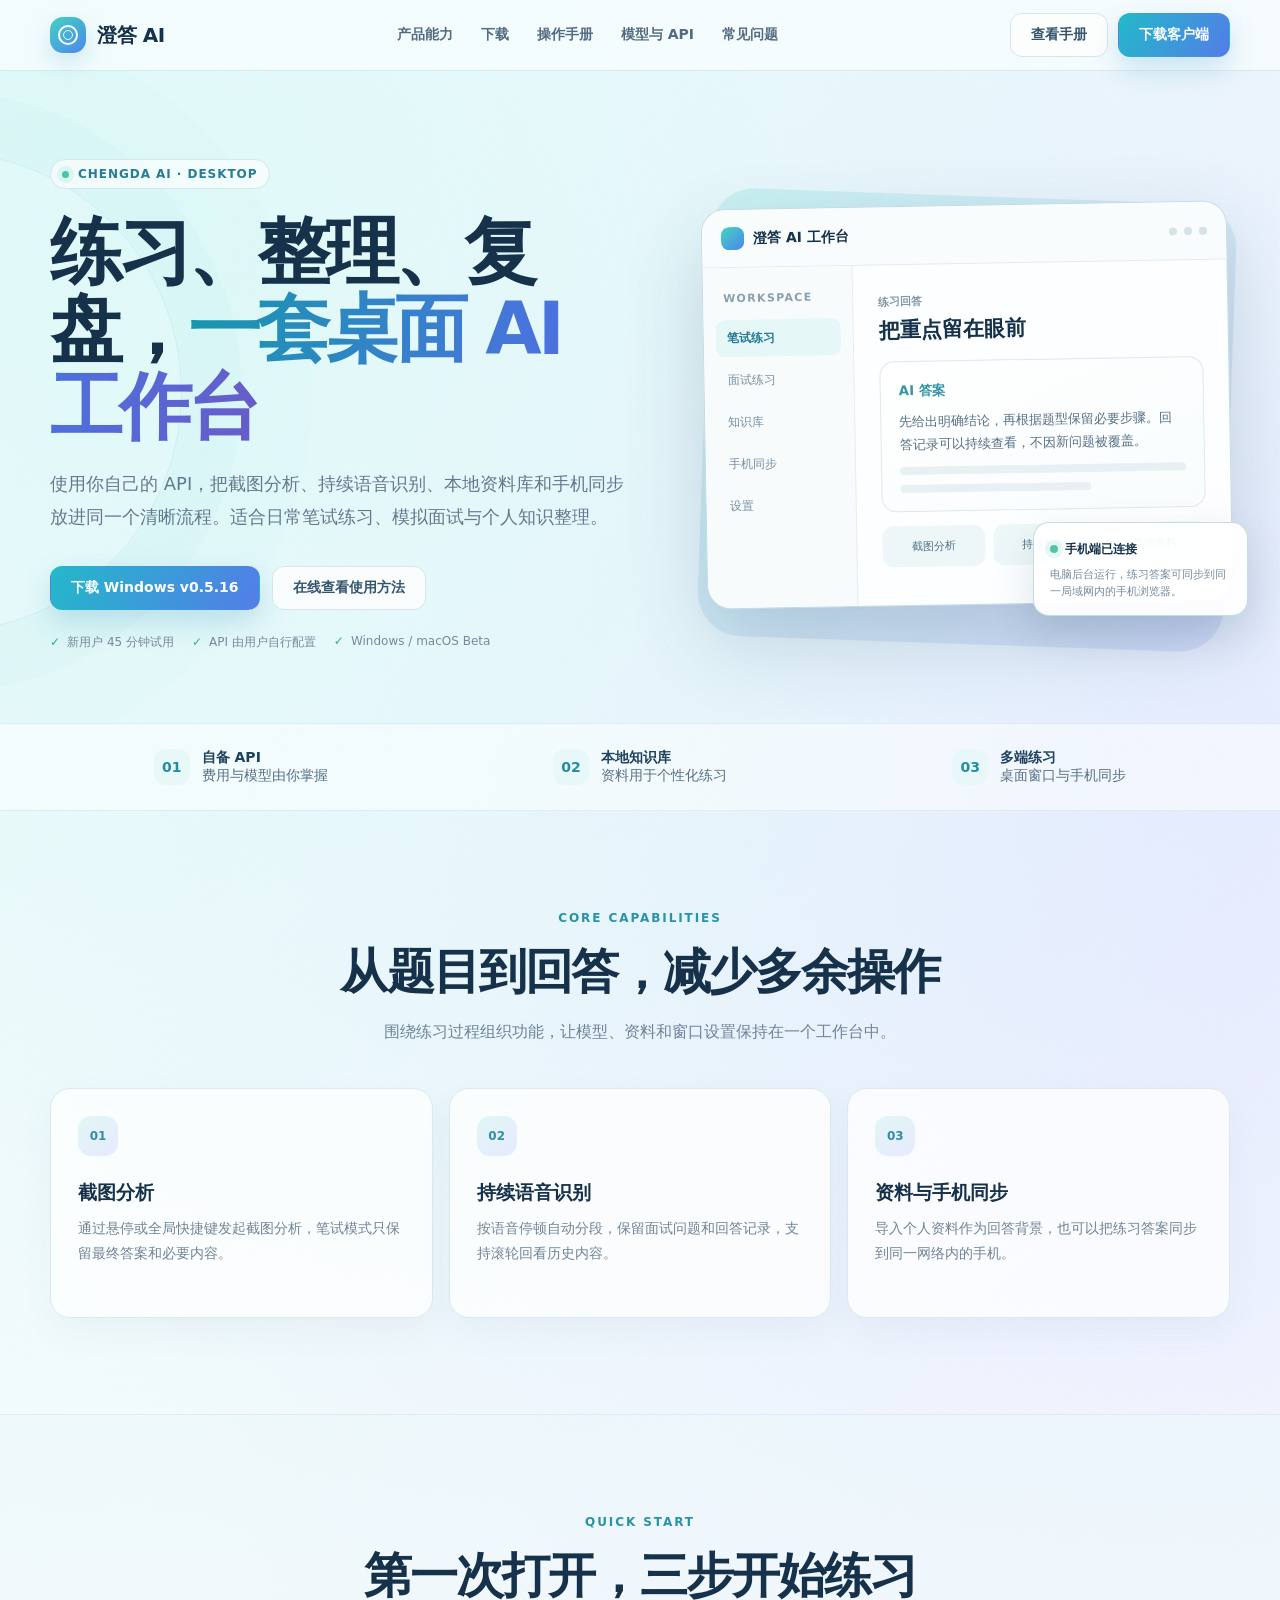
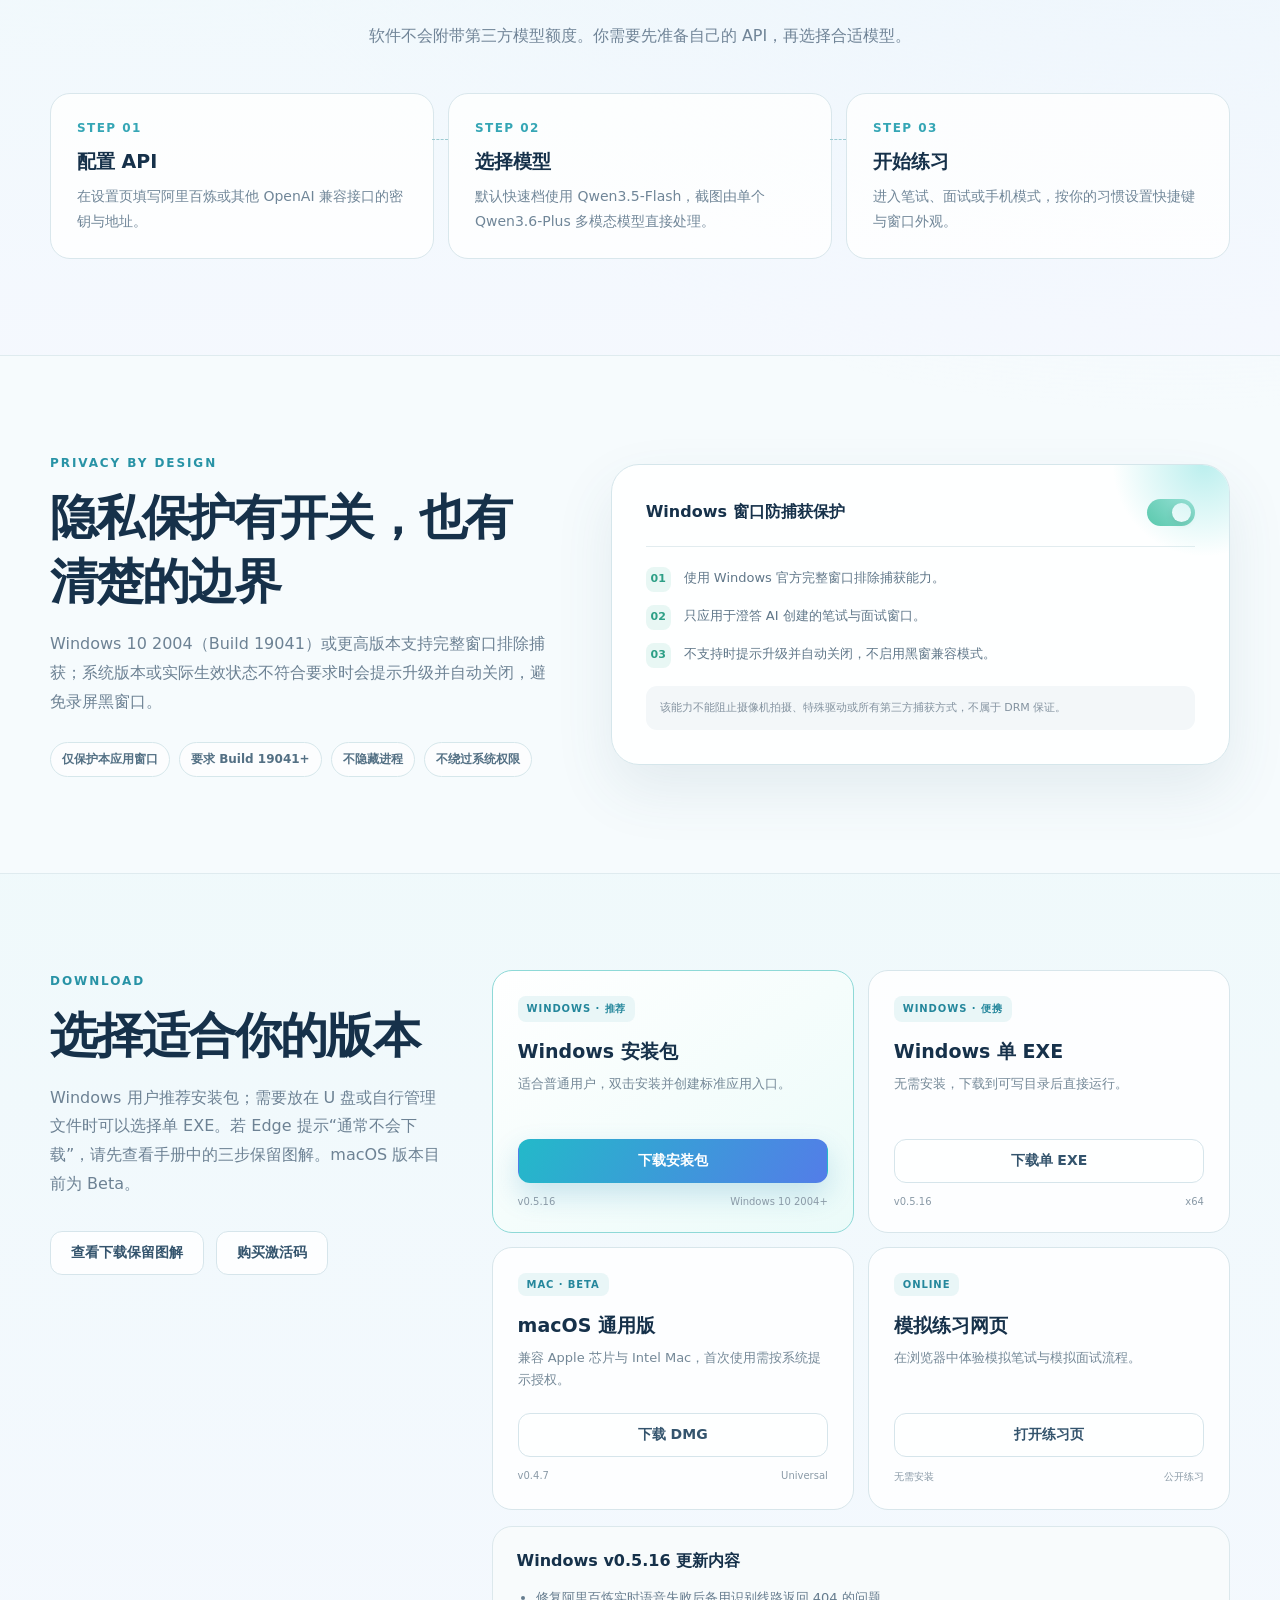
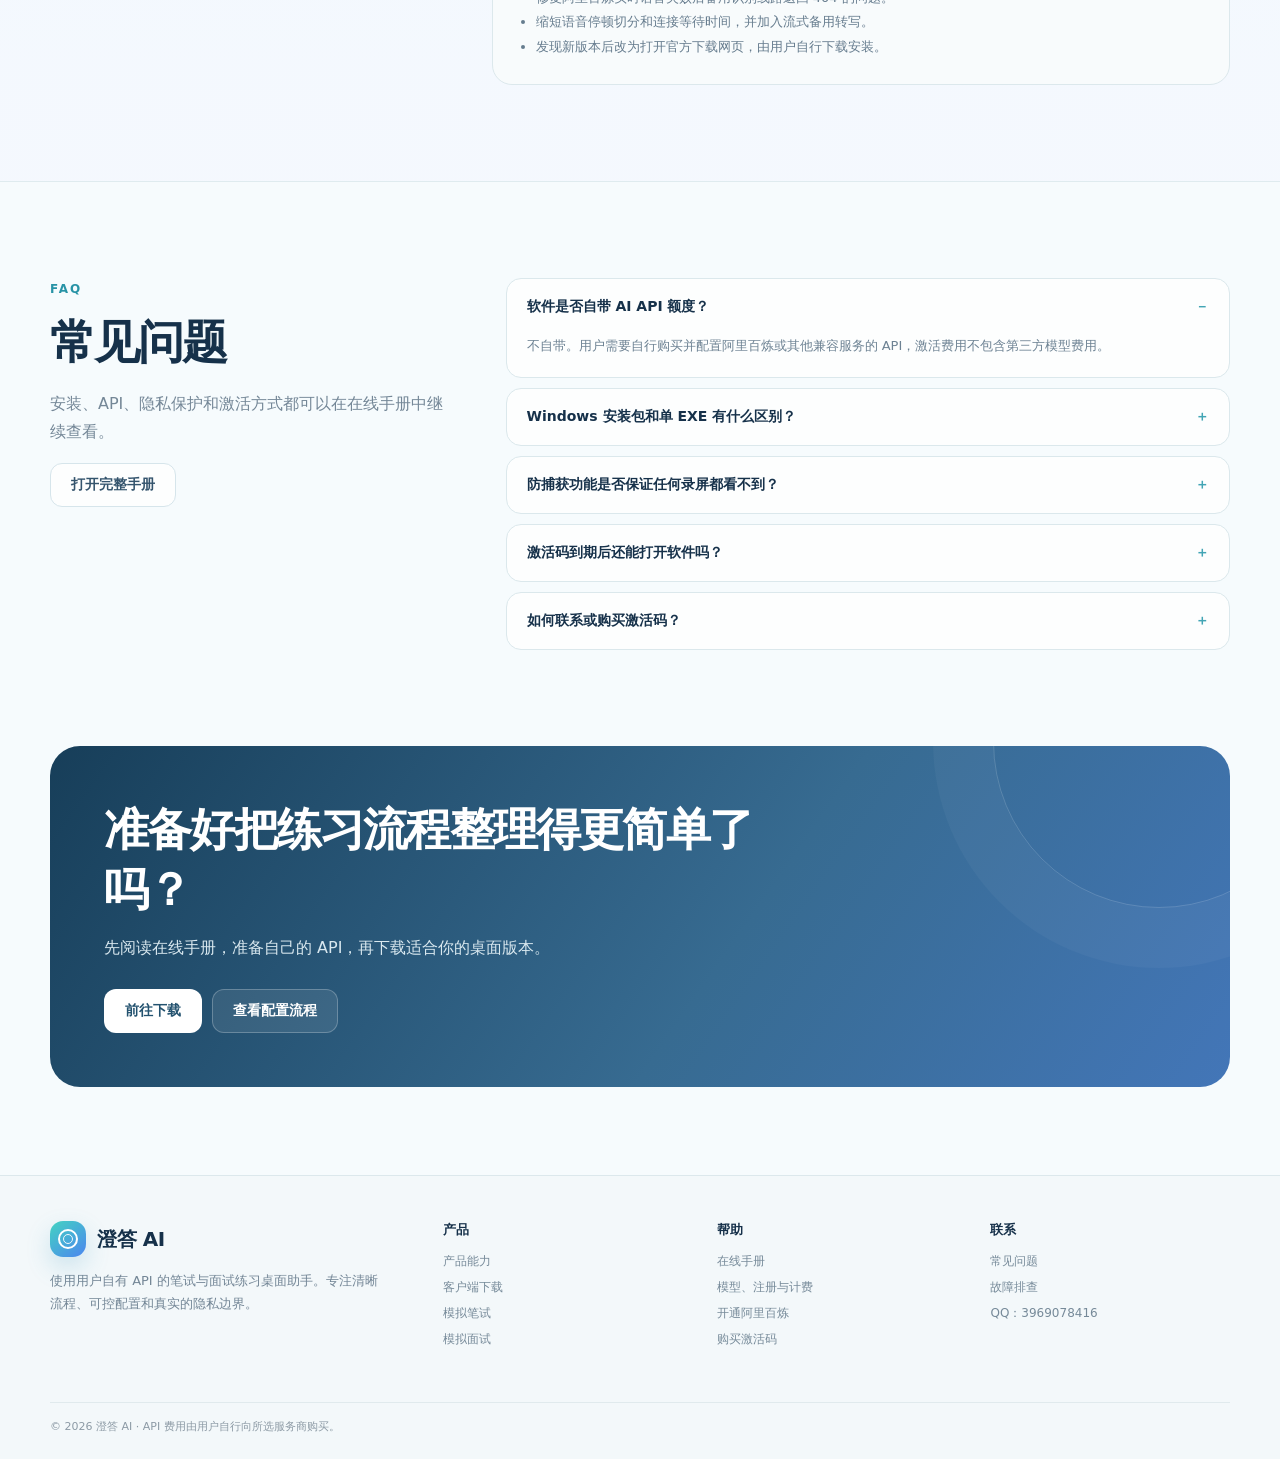
==== commit 5031373b: "Release Chengda AI v0.5.16 # Conflicts: #	chengda-ai/api/updates/windows/latest.json #	chengda-ai/de" ====
--- a/chengda-ai/index.html
+++ b/chengda-ai/index.html
@@ -31,7 +31,7 @@
           <span class="eyebrow">CHENGDA AI · DESKTOP</span>
           <h1>练习、整理、复盘，<span class="gradient-text">一套桌面 AI 工作台</span></h1>
           <p class="hero-copy">使用你自己的 API，把截图分析、持续语音识别、本地资料库和手机同步放进同一个清晰流程。适合日常笔试练习、模拟面试与个人知识整理。</p>
-          <div class="hero-actions"><a class="button primary" href="downloads/">下载 Windows v0.5.14</a><a class="button soft" href="manual/">在线查看使用方法</a></div>
+          <div class="hero-actions"><a class="button primary" href="downloads/">下载 Windows v0.5.16</a><a class="button soft" href="manual/">在线查看使用方法</a></div>
           <div class="hero-note"><span>新用户 45 分钟试用</span><span>API 由用户自行配置</span><span>Windows / macOS Beta</span></div>
         </div>
         <div class="product-stage" aria-label="澄答 AI 产品界面示意">
@@ -50,7 +50,7 @@
     <section class="features" id="features"><div class="shell"><div class="section-head"><span class="section-kicker">CORE CAPABILITIES</span><h2>从题目到回答，减少多余操作</h2><p>围绕练习过程组织功能，让模型、资料和窗口设置保持在一个工作台中。</p></div><div class="feature-grid"><article class="feature-card"><span class="feature-index">01</span><h3>截图分析</h3><p>通过悬停或全局快捷键发起截图分析，笔试模式只保留最终答案和必要内容。</p></article><article class="feature-card"><span class="feature-index">02</span><h3>持续语音识别</h3><p>按语音停顿自动分段，保留面试问题和回答记录，支持滚轮回看历史内容。</p></article><article class="feature-card"><span class="feature-index">03</span><h3>资料与手机同步</h3><p>导入个人资料作为回答背景，也可以把练习答案同步到同一网络内的手机。</p></article></div></div></section>
     <section class="section soft-section" id="workflow"><div class="shell"><div class="section-head"><span class="section-kicker">QUICK START</span><h2>第一次打开，三步开始练习</h2><p>软件不会附带第三方模型额度。你需要先准备自己的 API，再选择合适模型。</p></div><div class="process-grid"><article class="process-step"><span>STEP 01</span><h3>配置 API</h3><p>在设置页填写阿里百炼或其他 OpenAI 兼容接口的密钥与地址。</p></article><article class="process-step"><span>STEP 02</span><h3>选择模型</h3><p>默认快速档使用 Qwen3.5-Flash，截图由单个 Qwen3.6-Plus 多模态模型直接处理。</p></article><article class="process-step"><span>STEP 03</span><h3>开始练习</h3><p>进入笔试、面试或手机模式，按你的习惯设置快捷键与窗口外观。</p></article></div></div></section>
     <section class="section"><div class="showcase shell"><div class="showcase-copy"><span class="section-kicker">PRIVACY BY DESIGN</span><h2>隐私保护有开关，也有清楚的边界</h2><p>Windows 10 2004（Build 19041）或更高版本支持完整窗口排除捕获；系统版本或实际生效状态不符合要求时会提示升级并自动关闭，避免录屏黑窗口。</p><div class="pill-list"><span>仅保护本应用窗口</span><span>要求 Build 19041+</span><span>不隐藏进程</span><span>不绕过系统权限</span></div></div><div class="privacy-panel"><div class="privacy-state"><b>Windows 窗口防捕获保护</b><span class="privacy-toggle" aria-label="已开启"></span></div><div class="privacy-list"><div class="privacy-row"><i>01</i><span>使用 Windows 官方完整窗口排除捕获能力。</span></div><div class="privacy-row"><i>02</i><span>只应用于澄答 AI 创建的笔试与面试窗口。</span></div><div class="privacy-row"><i>03</i><span>不支持时提示升级并自动关闭，不启用黑窗兼容模式。</span></div></div><p class="privacy-foot">该能力不能阻止摄像机拍摄、特殊驱动或所有第三方捕获方式，不属于 DRM 保证。</p></div></div></section>
-    <section class="section soft-section" id="download"><div class="download-layout shell"><div class="download-copy"><span class="section-kicker">DOWNLOAD</span><h2>选择适合你的版本</h2><p>Windows 用户推荐安装包；需要放在 U 盘或自行管理文件时可以选择单 EXE。若 Edge 提示“通常不会下载”，请先查看手册中的三步保留图解。macOS 版本目前为 Beta。</p><div class="hero-actions"><a class="button soft" href="manual/#quick">查看下载保留图解</a><a class="button soft" href="https://www.kufaka.com/shop/J2R9CEXC" target="_blank" rel="noreferrer">购买激活码</a></div></div><div><div class="download-grid"><article class="download-card recommended"><span class="platform-tag">WINDOWS · 推荐</span><h3>Windows 安装包</h3><p>适合普通用户，双击安装并创建标准应用入口。</p><a class="button primary" href="downloads/chengda-ai-0.5.14-x64-setup.exe">下载安装包</a><div class="download-meta"><span>v0.5.14</span><span>Windows 10 2004+</span></div></article><article class="download-card"><span class="platform-tag">WINDOWS · 便携</span><h3>Windows 单 EXE</h3><p>无需安装，下载到可写目录后直接运行。</p><a class="button soft" href="downloads/chengda-ai-0.5.14-windows-x64.exe">下载单 EXE</a><div class="download-meta"><span>v0.5.14</span><span>x64</span></div></article><article class="download-card"><span class="platform-tag">MAC · BETA</span><h3>macOS 通用版</h3><p>兼容 Apple 芯片与 Intel Mac，首次使用需按系统提示授权。</p><a class="button soft" href="downloads/chengda-ai-0.4.7-macos-universal.dmg">下载 DMG</a><div class="download-meta"><span>v0.4.7</span><span>Universal</span></div></article><article class="download-card"><span class="platform-tag">ONLINE</span><h3>模拟练习网页</h3><p>在浏览器中体验模拟笔试与模拟面试流程。</p><a class="button soft" href="desktop/mock-exam/">打开练习页</a><div class="download-meta"><span>无需安装</span><span>公开练习</span></div></article></div><div class="release-panel"><h3>Windows v0.5.14 更新内容</h3><ul><li>新增模型感知的低强度深度思考开关，不支持或只能思考的模型会自动兼容。</li><li>阿里百炼新增 Qwen3.8 Max、Flash、27B、2.4T A95B 和 Omni Flash 模型选项。</li><li>截图保持显示器原始分辨率并使用无损 PNG，改善小字、表格和图形识别。</li></ul></div></div></div></section>
+    <section class="section soft-section" id="download"><div class="download-layout shell"><div class="download-copy"><span class="section-kicker">DOWNLOAD</span><h2>选择适合你的版本</h2><p>Windows 用户推荐安装包；需要放在 U 盘或自行管理文件时可以选择单 EXE。若 Edge 提示“通常不会下载”，请先查看手册中的三步保留图解。macOS 版本目前为 Beta。</p><div class="hero-actions"><a class="button soft" href="manual/#quick">查看下载保留图解</a><a class="button soft" href="https://www.kufaka.com/shop/J2R9CEXC" target="_blank" rel="noreferrer">购买激活码</a></div></div><div><div class="download-grid"><article class="download-card recommended"><span class="platform-tag">WINDOWS · 推荐</span><h3>Windows 安装包</h3><p>适合普通用户，双击安装并创建标准应用入口。</p><a class="button primary" href="downloads/chengda-ai-0.5.16-x64-setup.exe">下载安装包</a><div class="download-meta"><span>v0.5.16</span><span>Windows 10 2004+</span></div></article><article class="download-card"><span class="platform-tag">WINDOWS · 便携</span><h3>Windows 单 EXE</h3><p>无需安装，下载到可写目录后直接运行。</p><a class="button soft" href="downloads/chengda-ai-0.5.16-windows-x64.exe">下载单 EXE</a><div class="download-meta"><span>v0.5.16</span><span>x64</span></div></article><article class="download-card"><span class="platform-tag">MAC · BETA</span><h3>macOS 通用版</h3><p>兼容 Apple 芯片与 Intel Mac，首次使用需按系统提示授权。</p><a class="button soft" href="downloads/chengda-ai-0.4.7-macos-universal.dmg">下载 DMG</a><div class="download-meta"><span>v0.4.7</span><span>Universal</span></div></article><article class="download-card"><span class="platform-tag">ONLINE</span><h3>模拟练习网页</h3><p>在浏览器中体验模拟笔试与模拟面试流程。</p><a class="button soft" href="desktop/mock-exam/">打开练习页</a><div class="download-meta"><span>无需安装</span><span>公开练习</span></div></article></div><div class="release-panel"><h3>Windows v0.5.16 更新内容</h3><ul><li>修复阿里百炼实时语音失败后备用识别线路返回 404 的问题。</li><li>缩短语音停顿切分和连接等待时间，并加入流式备用转写。</li><li>发现新版本后改为打开官方下载网页，由用户自行下载安装。</li></ul></div></div></div></section>
     <section class="section" id="faq"><div class="faq-grid shell"><div class="faq-intro"><span class="section-kicker">FAQ</span><h2>常见问题</h2><p>安装、API、隐私保护和激活方式都可以在在线手册中继续查看。</p><a class="button soft" href="manual/">打开完整手册</a></div><div class="faq-list"><details open><summary>软件是否自带 AI API 额度？</summary><p>不自带。用户需要自行购买并配置阿里百炼或其他兼容服务的 API，激活费用不包含第三方模型费用。</p></details><details><summary>Windows 安装包和单 EXE 有什么区别？</summary><p>安装包适合普通用户；单 EXE 无需安装，适合便携使用。两者提供相同的核心桌面功能。</p></details><details><summary>防捕获功能是否保证任何录屏都看不到？</summary><p>不能保证。软件使用操作系统公开能力保护本应用窗口，但摄像机、特殊驱动和部分第三方路径可能不受支持。</p></details><details><summary>激活码到期后还能打开软件吗？</summary><p>主页、设置、资料库与更新等基础页面仍可查看；进入笔试或面试练习时会提示激活。</p></details><details><summary>如何联系或购买激活码？</summary><p>可以前往“购买激活码”页面，也可以在激活到期提示中按页面说明联系 QQ：3969078416。</p></details></div></div></section>
     <section class="final-cta"><div class="cta-panel shell"><h2>准备好把练习流程整理得更简单了吗？</h2><p>先阅读在线手册，准备自己的 API，再下载适合你的桌面版本。</p><div class="cta-actions"><a class="button primary" href="downloads/">前往下载</a><a class="button soft" href="manual/">查看配置流程</a></div></div></section>
   </main>
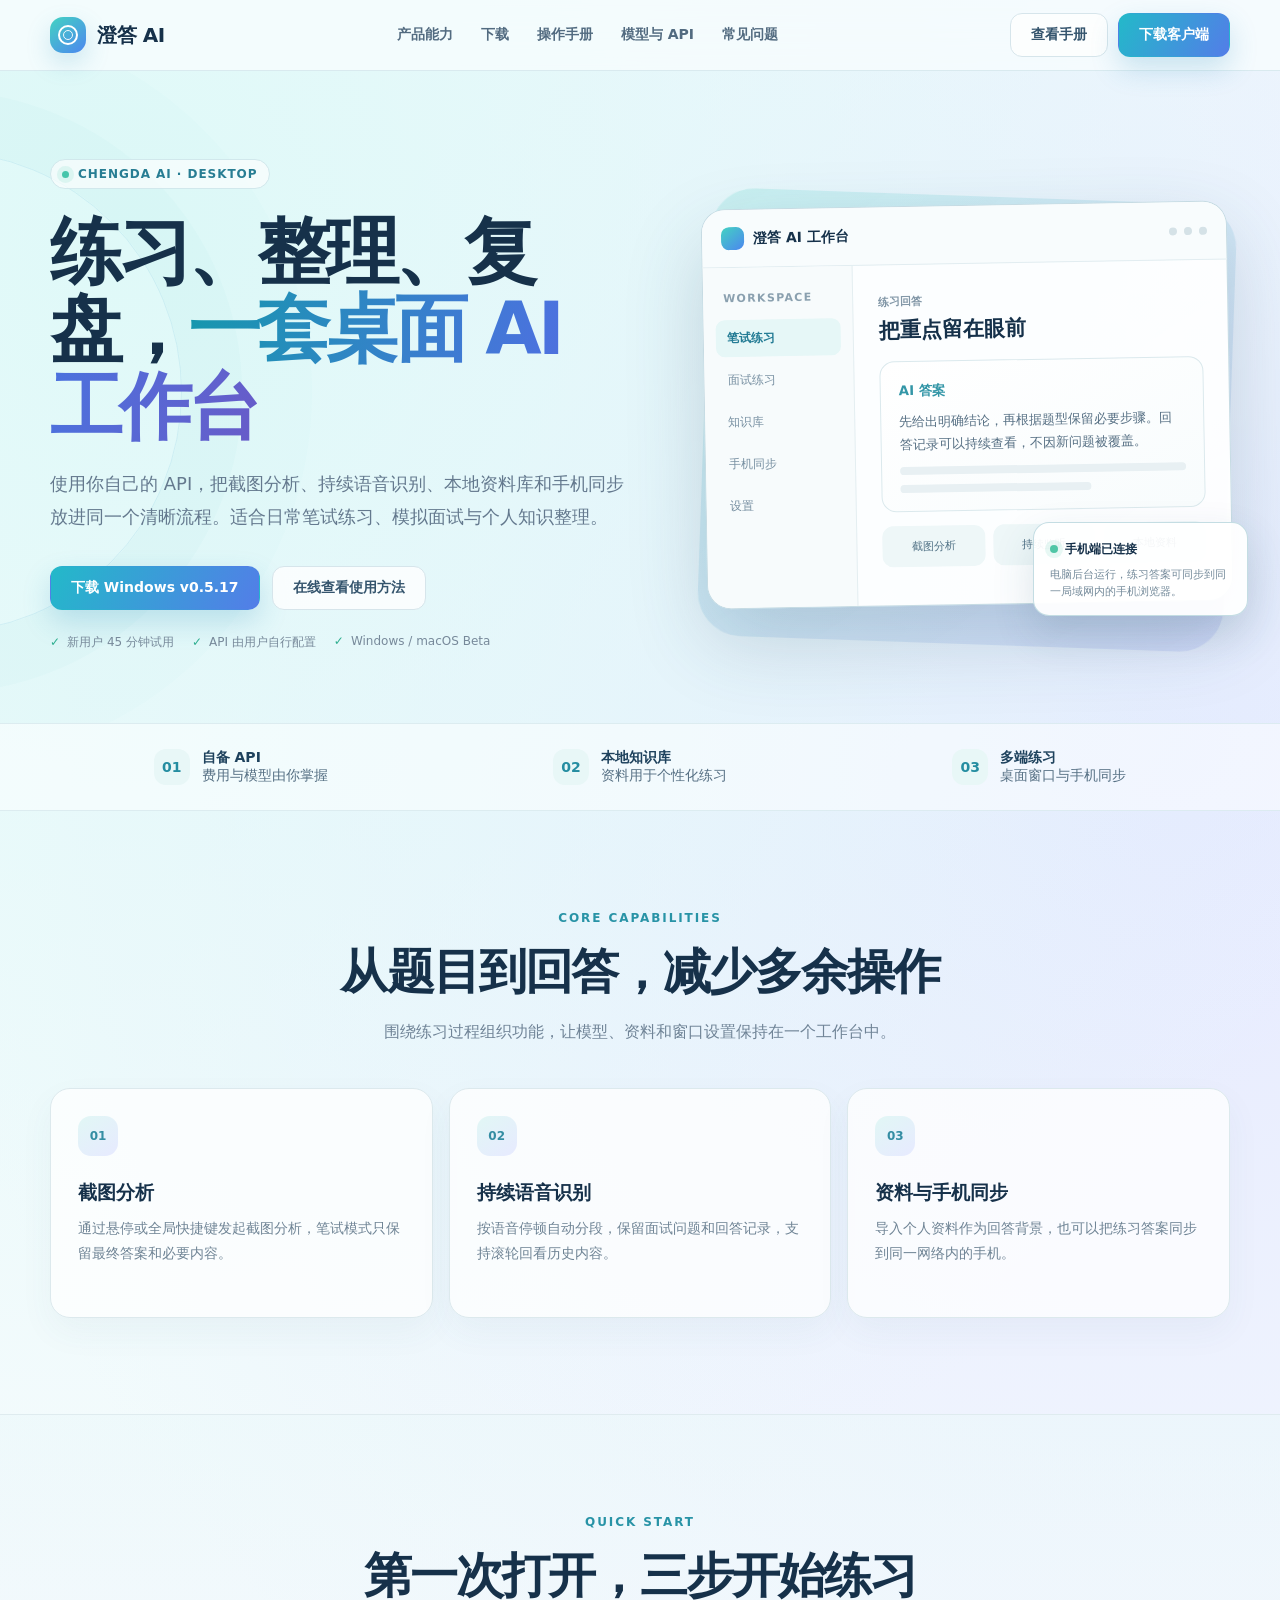
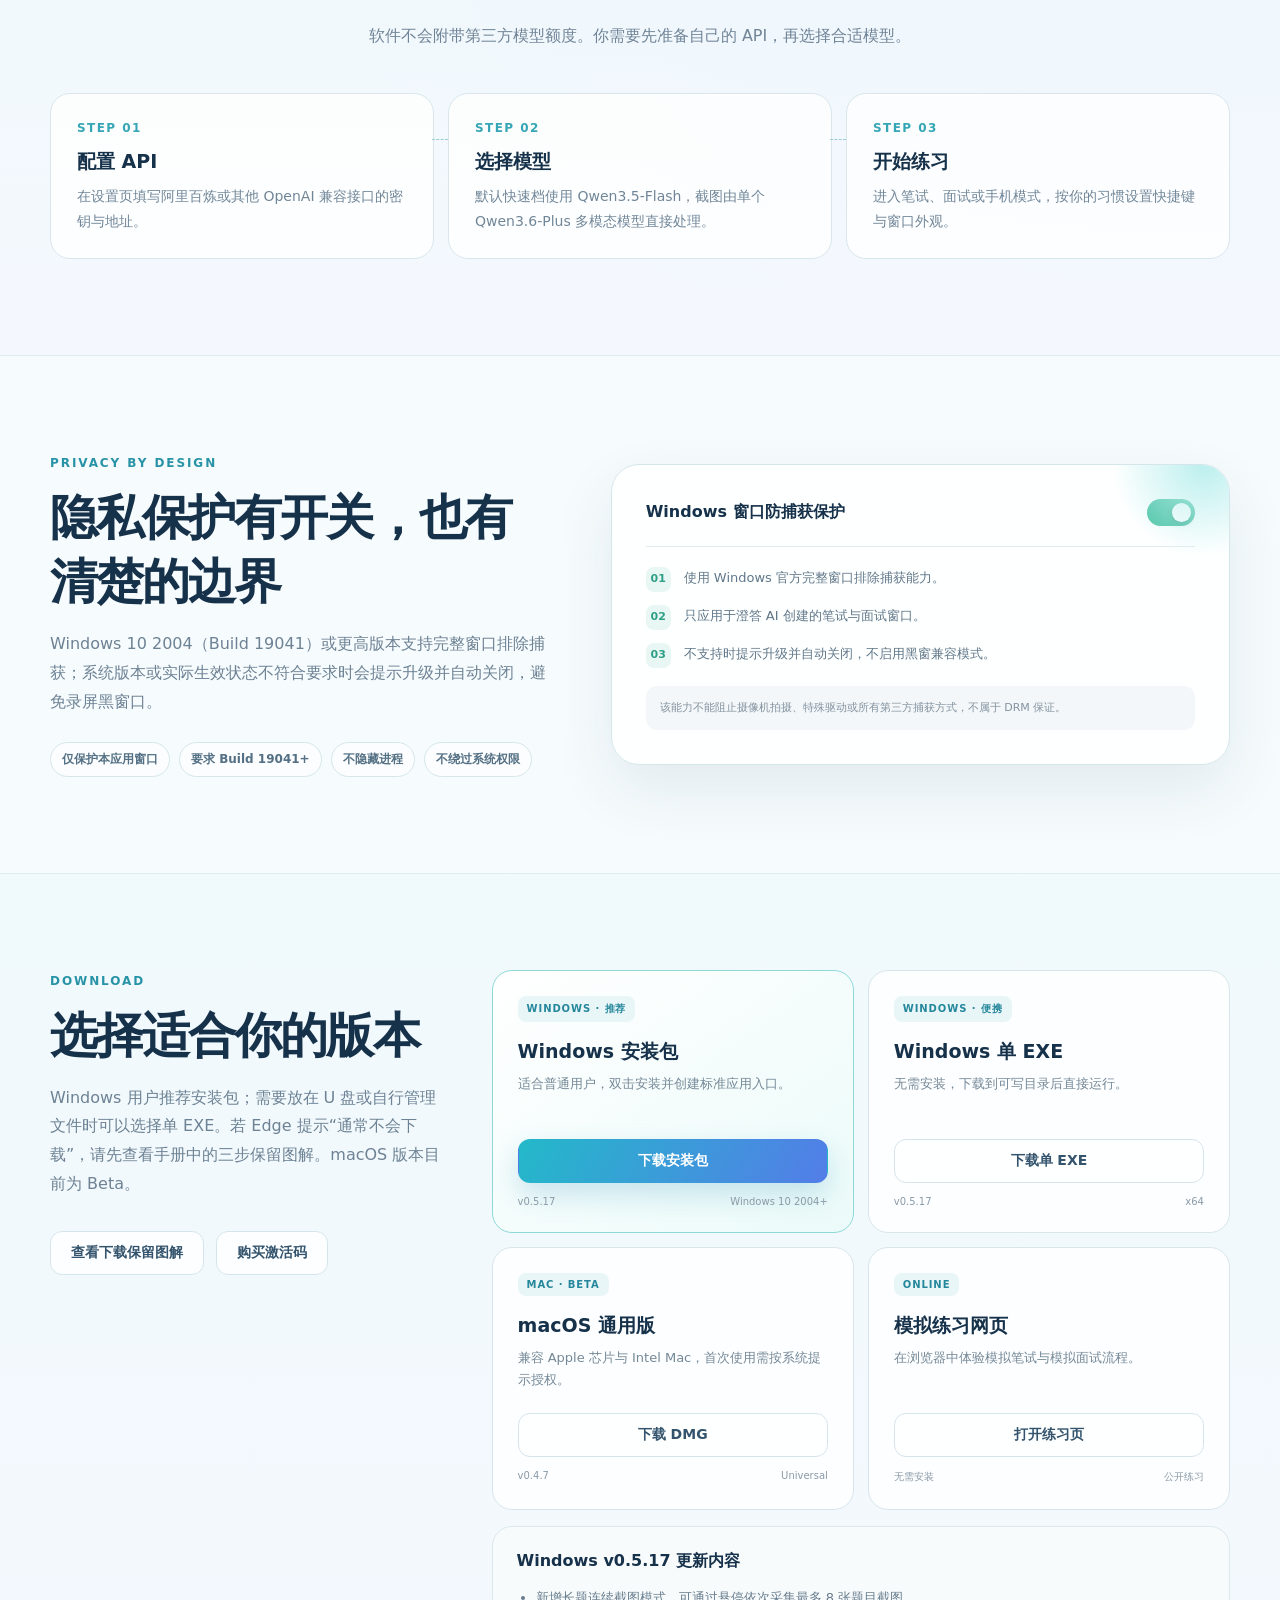
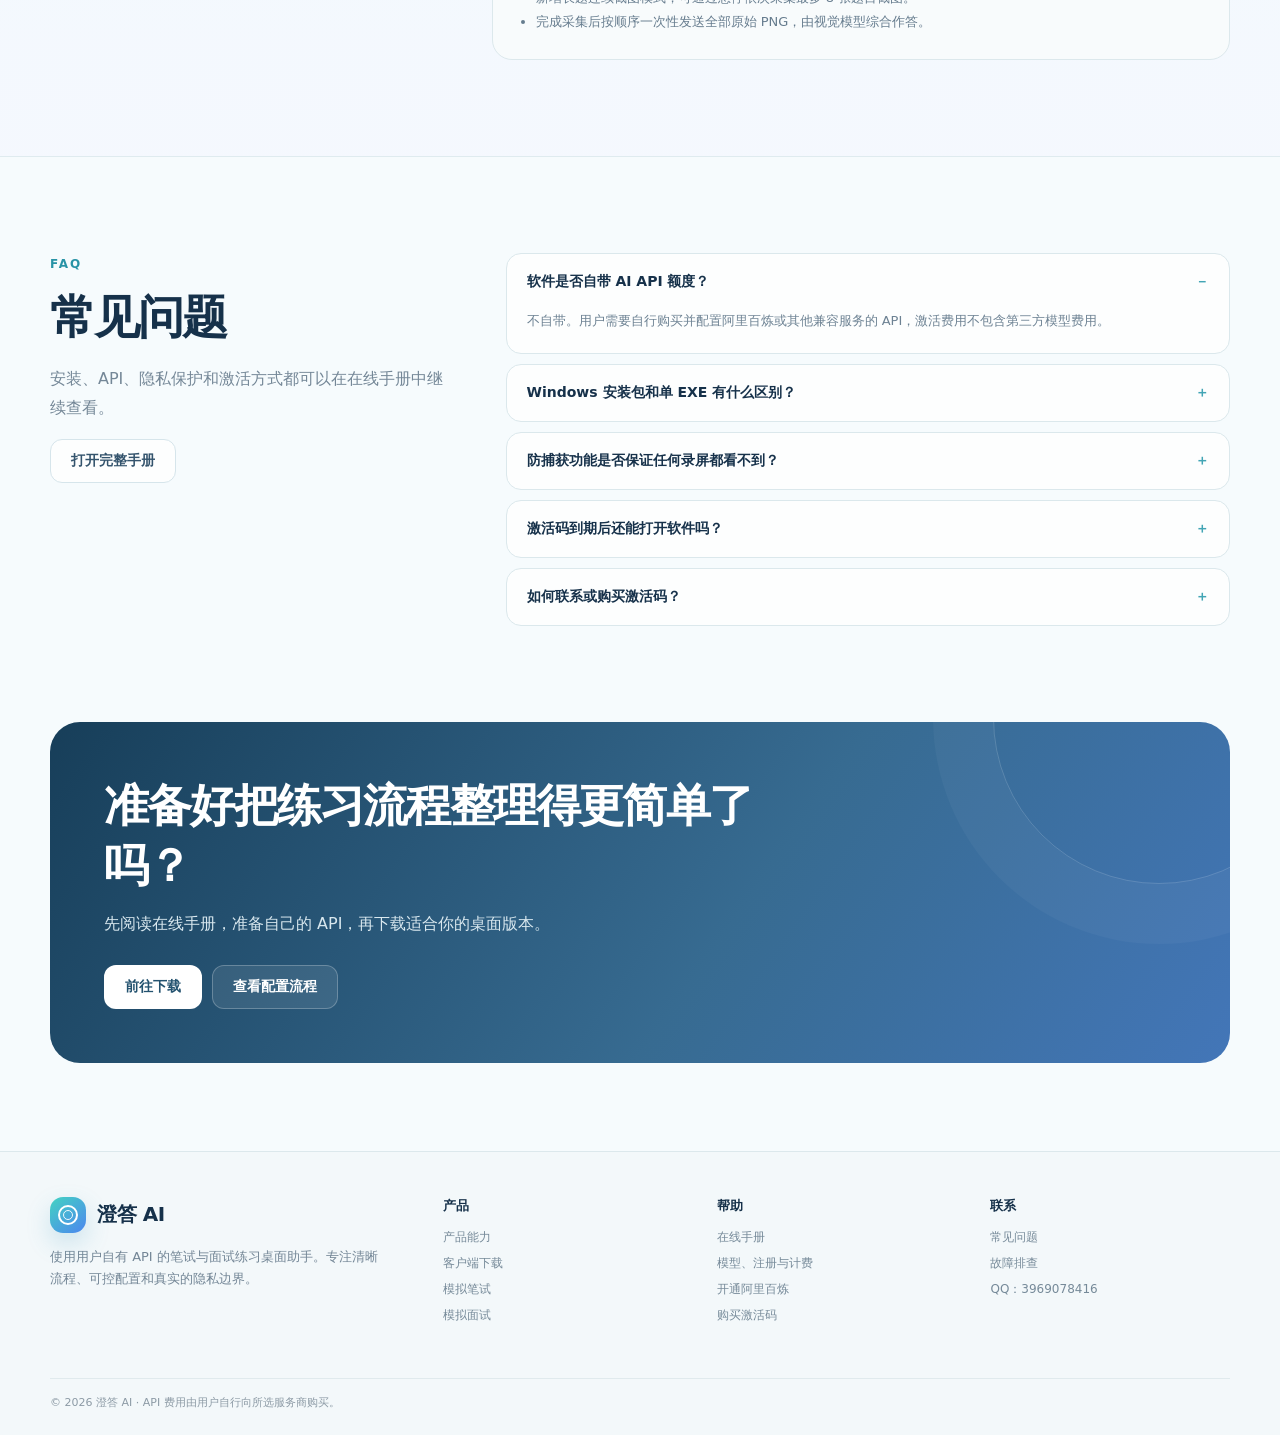
==== commit e047ccc0: "Release Chengda AI v0.5.17" ====
--- a/chengda-ai/index.html
+++ b/chengda-ai/index.html
@@ -31,7 +31,7 @@
           <span class="eyebrow">CHENGDA AI · DESKTOP</span>
           <h1>练习、整理、复盘，<span class="gradient-text">一套桌面 AI 工作台</span></h1>
           <p class="hero-copy">使用你自己的 API，把截图分析、持续语音识别、本地资料库和手机同步放进同一个清晰流程。适合日常笔试练习、模拟面试与个人知识整理。</p>
-          <div class="hero-actions"><a class="button primary" href="downloads/">下载 Windows v0.5.16</a><a class="button soft" href="manual/">在线查看使用方法</a></div>
+          <div class="hero-actions"><a class="button primary" href="downloads/">下载 Windows v0.5.17</a><a class="button soft" href="manual/">在线查看使用方法</a></div>
           <div class="hero-note"><span>新用户 45 分钟试用</span><span>API 由用户自行配置</span><span>Windows / macOS Beta</span></div>
         </div>
         <div class="product-stage" aria-label="澄答 AI 产品界面示意">
@@ -50,7 +50,7 @@
     <section class="features" id="features"><div class="shell"><div class="section-head"><span class="section-kicker">CORE CAPABILITIES</span><h2>从题目到回答，减少多余操作</h2><p>围绕练习过程组织功能，让模型、资料和窗口设置保持在一个工作台中。</p></div><div class="feature-grid"><article class="feature-card"><span class="feature-index">01</span><h3>截图分析</h3><p>通过悬停或全局快捷键发起截图分析，笔试模式只保留最终答案和必要内容。</p></article><article class="feature-card"><span class="feature-index">02</span><h3>持续语音识别</h3><p>按语音停顿自动分段，保留面试问题和回答记录，支持滚轮回看历史内容。</p></article><article class="feature-card"><span class="feature-index">03</span><h3>资料与手机同步</h3><p>导入个人资料作为回答背景，也可以把练习答案同步到同一网络内的手机。</p></article></div></div></section>
     <section class="section soft-section" id="workflow"><div class="shell"><div class="section-head"><span class="section-kicker">QUICK START</span><h2>第一次打开，三步开始练习</h2><p>软件不会附带第三方模型额度。你需要先准备自己的 API，再选择合适模型。</p></div><div class="process-grid"><article class="process-step"><span>STEP 01</span><h3>配置 API</h3><p>在设置页填写阿里百炼或其他 OpenAI 兼容接口的密钥与地址。</p></article><article class="process-step"><span>STEP 02</span><h3>选择模型</h3><p>默认快速档使用 Qwen3.5-Flash，截图由单个 Qwen3.6-Plus 多模态模型直接处理。</p></article><article class="process-step"><span>STEP 03</span><h3>开始练习</h3><p>进入笔试、面试或手机模式，按你的习惯设置快捷键与窗口外观。</p></article></div></div></section>
     <section class="section"><div class="showcase shell"><div class="showcase-copy"><span class="section-kicker">PRIVACY BY DESIGN</span><h2>隐私保护有开关，也有清楚的边界</h2><p>Windows 10 2004（Build 19041）或更高版本支持完整窗口排除捕获；系统版本或实际生效状态不符合要求时会提示升级并自动关闭，避免录屏黑窗口。</p><div class="pill-list"><span>仅保护本应用窗口</span><span>要求 Build 19041+</span><span>不隐藏进程</span><span>不绕过系统权限</span></div></div><div class="privacy-panel"><div class="privacy-state"><b>Windows 窗口防捕获保护</b><span class="privacy-toggle" aria-label="已开启"></span></div><div class="privacy-list"><div class="privacy-row"><i>01</i><span>使用 Windows 官方完整窗口排除捕获能力。</span></div><div class="privacy-row"><i>02</i><span>只应用于澄答 AI 创建的笔试与面试窗口。</span></div><div class="privacy-row"><i>03</i><span>不支持时提示升级并自动关闭，不启用黑窗兼容模式。</span></div></div><p class="privacy-foot">该能力不能阻止摄像机拍摄、特殊驱动或所有第三方捕获方式，不属于 DRM 保证。</p></div></div></section>
-    <section class="section soft-section" id="download"><div class="download-layout shell"><div class="download-copy"><span class="section-kicker">DOWNLOAD</span><h2>选择适合你的版本</h2><p>Windows 用户推荐安装包；需要放在 U 盘或自行管理文件时可以选择单 EXE。若 Edge 提示“通常不会下载”，请先查看手册中的三步保留图解。macOS 版本目前为 Beta。</p><div class="hero-actions"><a class="button soft" href="manual/#quick">查看下载保留图解</a><a class="button soft" href="https://www.kufaka.com/shop/J2R9CEXC" target="_blank" rel="noreferrer">购买激活码</a></div></div><div><div class="download-grid"><article class="download-card recommended"><span class="platform-tag">WINDOWS · 推荐</span><h3>Windows 安装包</h3><p>适合普通用户，双击安装并创建标准应用入口。</p><a class="button primary" href="downloads/chengda-ai-0.5.16-x64-setup.exe">下载安装包</a><div class="download-meta"><span>v0.5.16</span><span>Windows 10 2004+</span></div></article><article class="download-card"><span class="platform-tag">WINDOWS · 便携</span><h3>Windows 单 EXE</h3><p>无需安装，下载到可写目录后直接运行。</p><a class="button soft" href="downloads/chengda-ai-0.5.16-windows-x64.exe">下载单 EXE</a><div class="download-meta"><span>v0.5.16</span><span>x64</span></div></article><article class="download-card"><span class="platform-tag">MAC · BETA</span><h3>macOS 通用版</h3><p>兼容 Apple 芯片与 Intel Mac，首次使用需按系统提示授权。</p><a class="button soft" href="downloads/chengda-ai-0.4.7-macos-universal.dmg">下载 DMG</a><div class="download-meta"><span>v0.4.7</span><span>Universal</span></div></article><article class="download-card"><span class="platform-tag">ONLINE</span><h3>模拟练习网页</h3><p>在浏览器中体验模拟笔试与模拟面试流程。</p><a class="button soft" href="desktop/mock-exam/">打开练习页</a><div class="download-meta"><span>无需安装</span><span>公开练习</span></div></article></div><div class="release-panel"><h3>Windows v0.5.16 更新内容</h3><ul><li>修复阿里百炼实时语音失败后备用识别线路返回 404 的问题。</li><li>缩短语音停顿切分和连接等待时间，并加入流式备用转写。</li><li>发现新版本后改为打开官方下载网页，由用户自行下载安装。</li></ul></div></div></div></section>
+    <section class="section soft-section" id="download"><div class="download-layout shell"><div class="download-copy"><span class="section-kicker">DOWNLOAD</span><h2>选择适合你的版本</h2><p>Windows 用户推荐安装包；需要放在 U 盘或自行管理文件时可以选择单 EXE。若 Edge 提示“通常不会下载”，请先查看手册中的三步保留图解。macOS 版本目前为 Beta。</p><div class="hero-actions"><a class="button soft" href="manual/#quick">查看下载保留图解</a><a class="button soft" href="https://www.kufaka.com/shop/J2R9CEXC" target="_blank" rel="noreferrer">购买激活码</a></div></div><div><div class="download-grid"><article class="download-card recommended"><span class="platform-tag">WINDOWS · 推荐</span><h3>Windows 安装包</h3><p>适合普通用户，双击安装并创建标准应用入口。</p><a class="button primary" href="downloads/chengda-ai-0.5.17-x64-setup.exe">下载安装包</a><div class="download-meta"><span>v0.5.17</span><span>Windows 10 2004+</span></div></article><article class="download-card"><span class="platform-tag">WINDOWS · 便携</span><h3>Windows 单 EXE</h3><p>无需安装，下载到可写目录后直接运行。</p><a class="button soft" href="downloads/chengda-ai-0.5.17-windows-x64.exe">下载单 EXE</a><div class="download-meta"><span>v0.5.17</span><span>x64</span></div></article><article class="download-card"><span class="platform-tag">MAC · BETA</span><h3>macOS 通用版</h3><p>兼容 Apple 芯片与 Intel Mac，首次使用需按系统提示授权。</p><a class="button soft" href="downloads/chengda-ai-0.4.7-macos-universal.dmg">下载 DMG</a><div class="download-meta"><span>v0.4.7</span><span>Universal</span></div></article><article class="download-card"><span class="platform-tag">ONLINE</span><h3>模拟练习网页</h3><p>在浏览器中体验模拟笔试与模拟面试流程。</p><a class="button soft" href="desktop/mock-exam/">打开练习页</a><div class="download-meta"><span>无需安装</span><span>公开练习</span></div></article></div><div class="release-panel"><h3>Windows v0.5.17 更新内容</h3><ul><li>新增长题连续截图模式，可通过悬停依次采集最多 8 张题目截图。</li><li>完成采集后按顺序一次性发送全部原始 PNG，由视觉模型综合作答。</li></ul></div></div></div></section>
     <section class="section" id="faq"><div class="faq-grid shell"><div class="faq-intro"><span class="section-kicker">FAQ</span><h2>常见问题</h2><p>安装、API、隐私保护和激活方式都可以在在线手册中继续查看。</p><a class="button soft" href="manual/">打开完整手册</a></div><div class="faq-list"><details open><summary>软件是否自带 AI API 额度？</summary><p>不自带。用户需要自行购买并配置阿里百炼或其他兼容服务的 API，激活费用不包含第三方模型费用。</p></details><details><summary>Windows 安装包和单 EXE 有什么区别？</summary><p>安装包适合普通用户；单 EXE 无需安装，适合便携使用。两者提供相同的核心桌面功能。</p></details><details><summary>防捕获功能是否保证任何录屏都看不到？</summary><p>不能保证。软件使用操作系统公开能力保护本应用窗口，但摄像机、特殊驱动和部分第三方路径可能不受支持。</p></details><details><summary>激活码到期后还能打开软件吗？</summary><p>主页、设置、资料库与更新等基础页面仍可查看；进入笔试或面试练习时会提示激活。</p></details><details><summary>如何联系或购买激活码？</summary><p>可以前往“购买激活码”页面，也可以在激活到期提示中按页面说明联系 QQ：3969078416。</p></details></div></div></section>
     <section class="final-cta"><div class="cta-panel shell"><h2>准备好把练习流程整理得更简单了吗？</h2><p>先阅读在线手册，准备自己的 API，再下载适合你的桌面版本。</p><div class="cta-actions"><a class="button primary" href="downloads/">前往下载</a><a class="button soft" href="manual/">查看配置流程</a></div></div></section>
   </main>
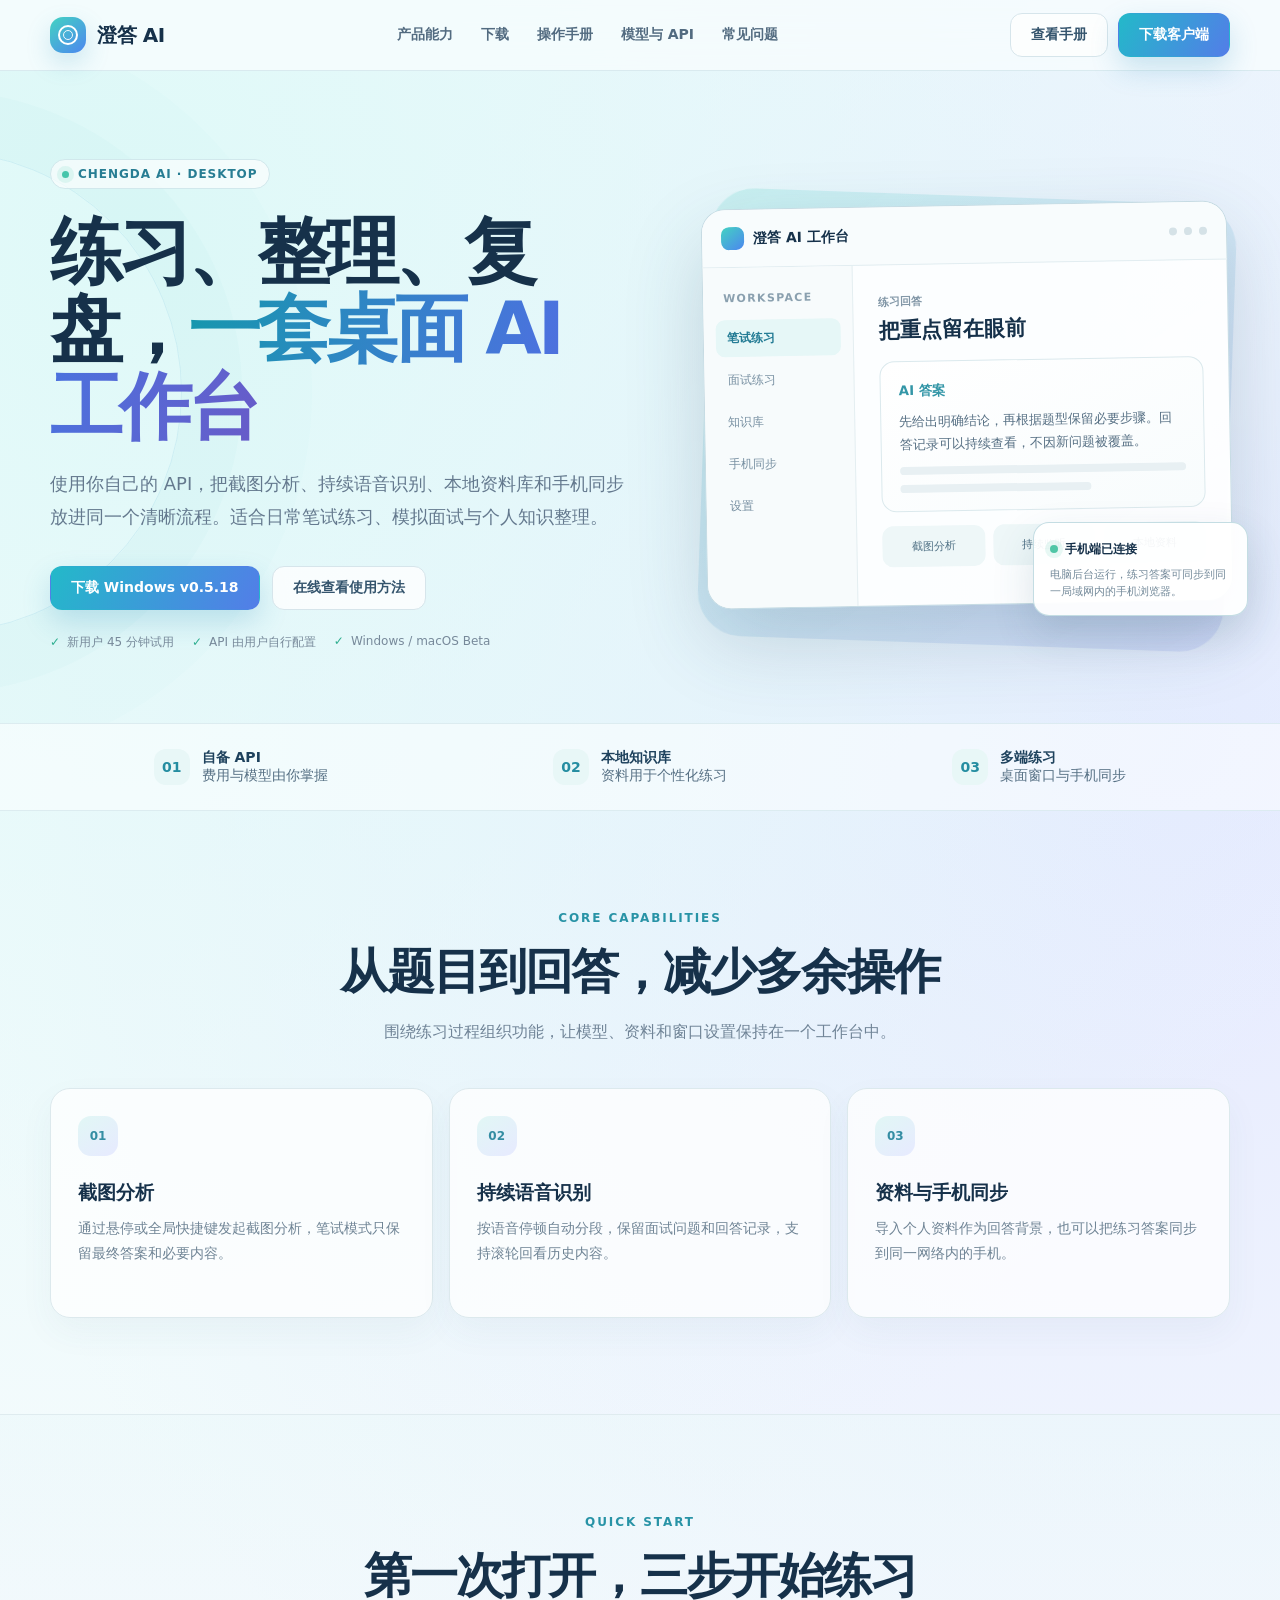
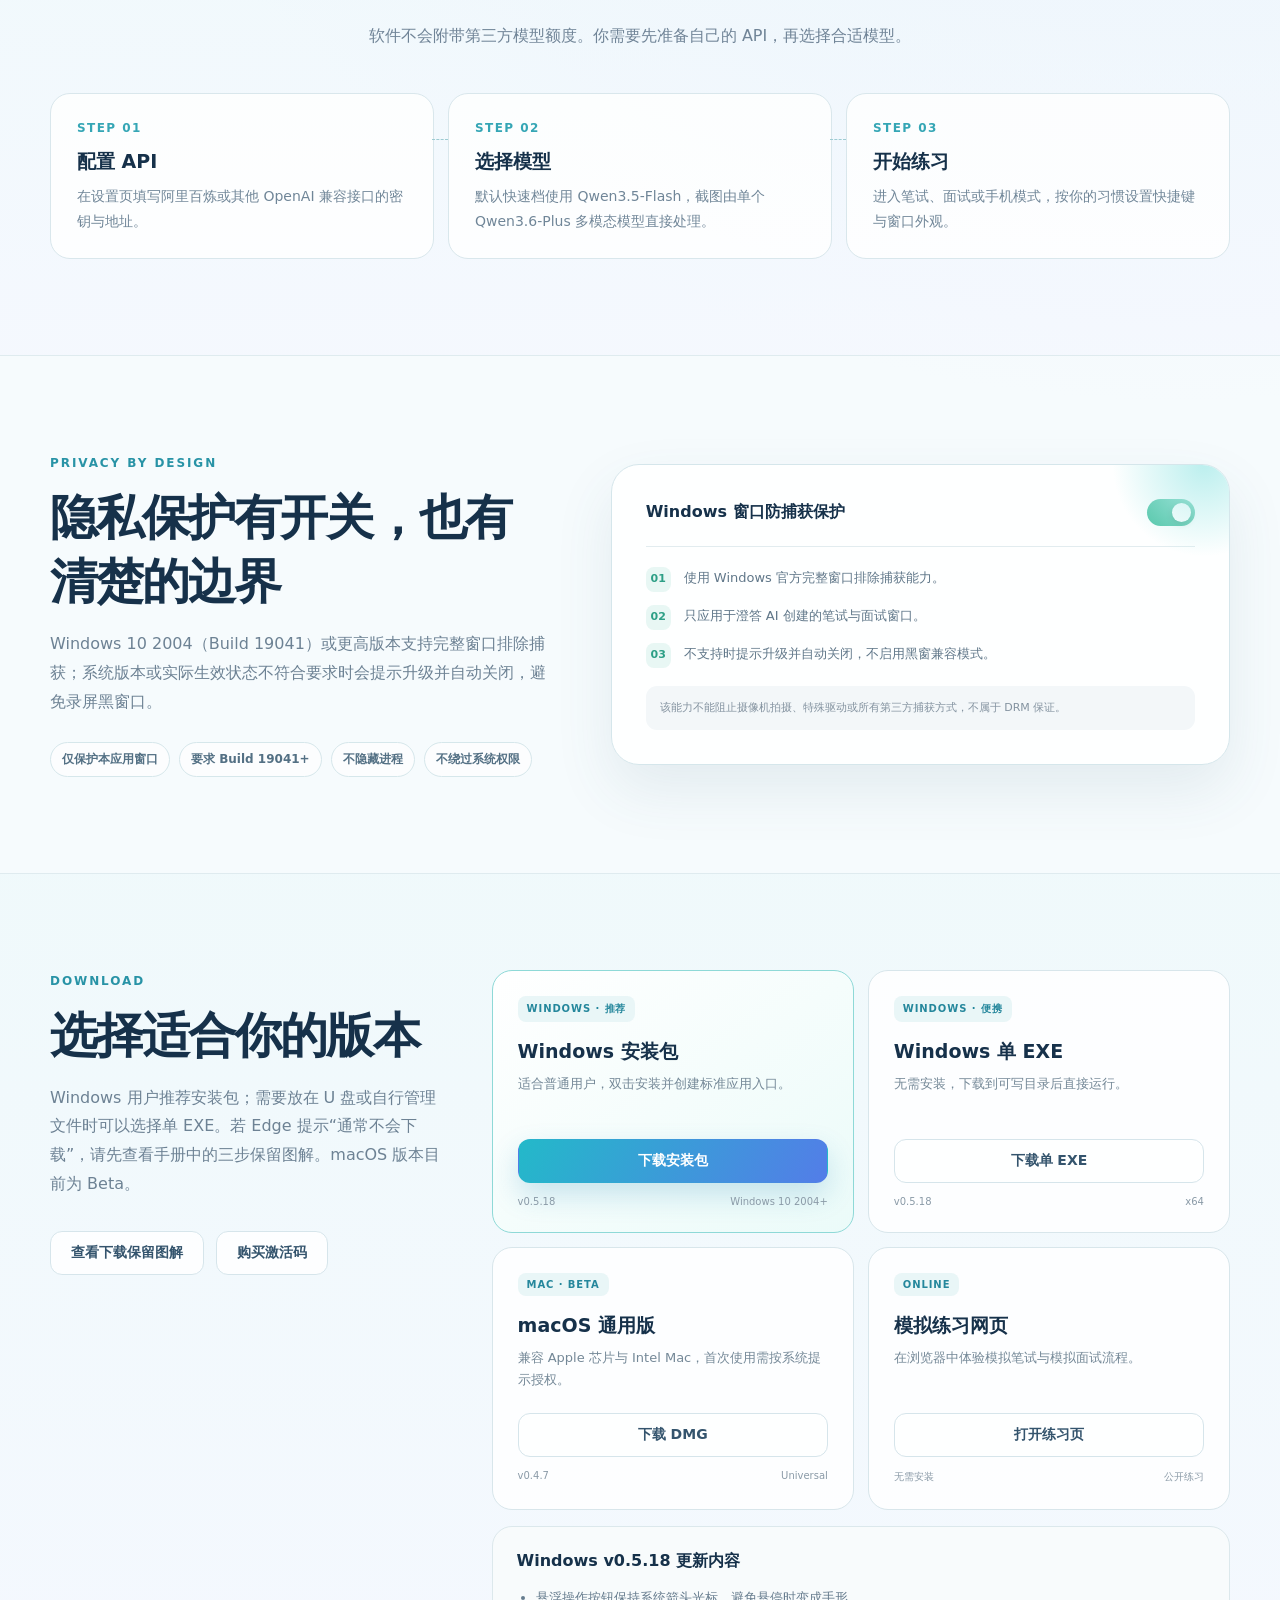
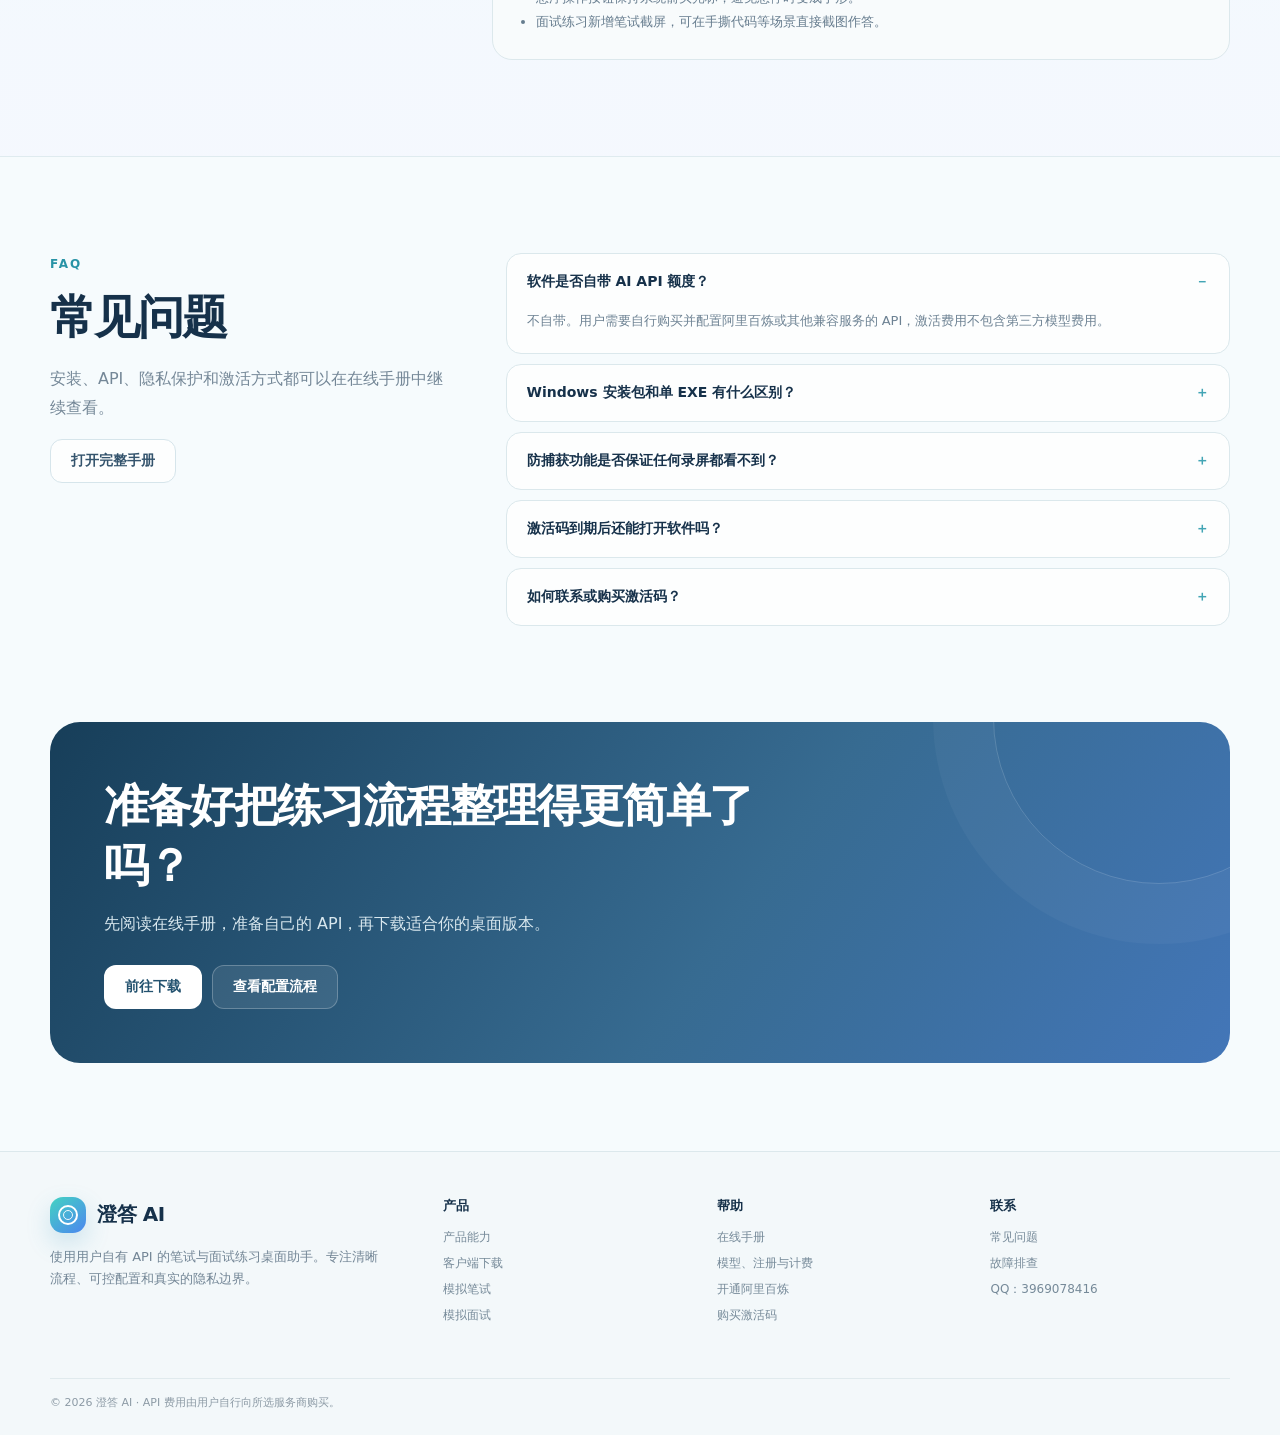
==== commit ac5745be: "Release Chengda AI v0.5.18" ====
--- a/chengda-ai/index.html
+++ b/chengda-ai/index.html
@@ -31,7 +31,7 @@
           <span class="eyebrow">CHENGDA AI · DESKTOP</span>
           <h1>练习、整理、复盘，<span class="gradient-text">一套桌面 AI 工作台</span></h1>
           <p class="hero-copy">使用你自己的 API，把截图分析、持续语音识别、本地资料库和手机同步放进同一个清晰流程。适合日常笔试练习、模拟面试与个人知识整理。</p>
-          <div class="hero-actions"><a class="button primary" href="downloads/">下载 Windows v0.5.17</a><a class="button soft" href="manual/">在线查看使用方法</a></div>
+          <div class="hero-actions"><a class="button primary" href="downloads/">下载 Windows v0.5.18</a><a class="button soft" href="manual/">在线查看使用方法</a></div>
           <div class="hero-note"><span>新用户 45 分钟试用</span><span>API 由用户自行配置</span><span>Windows / macOS Beta</span></div>
         </div>
         <div class="product-stage" aria-label="澄答 AI 产品界面示意">
@@ -50,7 +50,7 @@
     <section class="features" id="features"><div class="shell"><div class="section-head"><span class="section-kicker">CORE CAPABILITIES</span><h2>从题目到回答，减少多余操作</h2><p>围绕练习过程组织功能，让模型、资料和窗口设置保持在一个工作台中。</p></div><div class="feature-grid"><article class="feature-card"><span class="feature-index">01</span><h3>截图分析</h3><p>通过悬停或全局快捷键发起截图分析，笔试模式只保留最终答案和必要内容。</p></article><article class="feature-card"><span class="feature-index">02</span><h3>持续语音识别</h3><p>按语音停顿自动分段，保留面试问题和回答记录，支持滚轮回看历史内容。</p></article><article class="feature-card"><span class="feature-index">03</span><h3>资料与手机同步</h3><p>导入个人资料作为回答背景，也可以把练习答案同步到同一网络内的手机。</p></article></div></div></section>
     <section class="section soft-section" id="workflow"><div class="shell"><div class="section-head"><span class="section-kicker">QUICK START</span><h2>第一次打开，三步开始练习</h2><p>软件不会附带第三方模型额度。你需要先准备自己的 API，再选择合适模型。</p></div><div class="process-grid"><article class="process-step"><span>STEP 01</span><h3>配置 API</h3><p>在设置页填写阿里百炼或其他 OpenAI 兼容接口的密钥与地址。</p></article><article class="process-step"><span>STEP 02</span><h3>选择模型</h3><p>默认快速档使用 Qwen3.5-Flash，截图由单个 Qwen3.6-Plus 多模态模型直接处理。</p></article><article class="process-step"><span>STEP 03</span><h3>开始练习</h3><p>进入笔试、面试或手机模式，按你的习惯设置快捷键与窗口外观。</p></article></div></div></section>
     <section class="section"><div class="showcase shell"><div class="showcase-copy"><span class="section-kicker">PRIVACY BY DESIGN</span><h2>隐私保护有开关，也有清楚的边界</h2><p>Windows 10 2004（Build 19041）或更高版本支持完整窗口排除捕获；系统版本或实际生效状态不符合要求时会提示升级并自动关闭，避免录屏黑窗口。</p><div class="pill-list"><span>仅保护本应用窗口</span><span>要求 Build 19041+</span><span>不隐藏进程</span><span>不绕过系统权限</span></div></div><div class="privacy-panel"><div class="privacy-state"><b>Windows 窗口防捕获保护</b><span class="privacy-toggle" aria-label="已开启"></span></div><div class="privacy-list"><div class="privacy-row"><i>01</i><span>使用 Windows 官方完整窗口排除捕获能力。</span></div><div class="privacy-row"><i>02</i><span>只应用于澄答 AI 创建的笔试与面试窗口。</span></div><div class="privacy-row"><i>03</i><span>不支持时提示升级并自动关闭，不启用黑窗兼容模式。</span></div></div><p class="privacy-foot">该能力不能阻止摄像机拍摄、特殊驱动或所有第三方捕获方式，不属于 DRM 保证。</p></div></div></section>
-    <section class="section soft-section" id="download"><div class="download-layout shell"><div class="download-copy"><span class="section-kicker">DOWNLOAD</span><h2>选择适合你的版本</h2><p>Windows 用户推荐安装包；需要放在 U 盘或自行管理文件时可以选择单 EXE。若 Edge 提示“通常不会下载”，请先查看手册中的三步保留图解。macOS 版本目前为 Beta。</p><div class="hero-actions"><a class="button soft" href="manual/#quick">查看下载保留图解</a><a class="button soft" href="https://www.kufaka.com/shop/J2R9CEXC" target="_blank" rel="noreferrer">购买激活码</a></div></div><div><div class="download-grid"><article class="download-card recommended"><span class="platform-tag">WINDOWS · 推荐</span><h3>Windows 安装包</h3><p>适合普通用户，双击安装并创建标准应用入口。</p><a class="button primary" href="downloads/chengda-ai-0.5.17-x64-setup.exe">下载安装包</a><div class="download-meta"><span>v0.5.17</span><span>Windows 10 2004+</span></div></article><article class="download-card"><span class="platform-tag">WINDOWS · 便携</span><h3>Windows 单 EXE</h3><p>无需安装，下载到可写目录后直接运行。</p><a class="button soft" href="downloads/chengda-ai-0.5.17-windows-x64.exe">下载单 EXE</a><div class="download-meta"><span>v0.5.17</span><span>x64</span></div></article><article class="download-card"><span class="platform-tag">MAC · BETA</span><h3>macOS 通用版</h3><p>兼容 Apple 芯片与 Intel Mac，首次使用需按系统提示授权。</p><a class="button soft" href="downloads/chengda-ai-0.4.7-macos-universal.dmg">下载 DMG</a><div class="download-meta"><span>v0.4.7</span><span>Universal</span></div></article><article class="download-card"><span class="platform-tag">ONLINE</span><h3>模拟练习网页</h3><p>在浏览器中体验模拟笔试与模拟面试流程。</p><a class="button soft" href="desktop/mock-exam/">打开练习页</a><div class="download-meta"><span>无需安装</span><span>公开练习</span></div></article></div><div class="release-panel"><h3>Windows v0.5.17 更新内容</h3><ul><li>新增长题连续截图模式，可通过悬停依次采集最多 8 张题目截图。</li><li>完成采集后按顺序一次性发送全部原始 PNG，由视觉模型综合作答。</li></ul></div></div></div></section>
+    <section class="section soft-section" id="download"><div class="download-layout shell"><div class="download-copy"><span class="section-kicker">DOWNLOAD</span><h2>选择适合你的版本</h2><p>Windows 用户推荐安装包；需要放在 U 盘或自行管理文件时可以选择单 EXE。若 Edge 提示“通常不会下载”，请先查看手册中的三步保留图解。macOS 版本目前为 Beta。</p><div class="hero-actions"><a class="button soft" href="manual/#quick">查看下载保留图解</a><a class="button soft" href="https://www.kufaka.com/shop/J2R9CEXC" target="_blank" rel="noreferrer">购买激活码</a></div></div><div><div class="download-grid"><article class="download-card recommended"><span class="platform-tag">WINDOWS · 推荐</span><h3>Windows 安装包</h3><p>适合普通用户，双击安装并创建标准应用入口。</p><a class="button primary" href="downloads/chengda-ai-0.5.18-x64-setup.exe">下载安装包</a><div class="download-meta"><span>v0.5.18</span><span>Windows 10 2004+</span></div></article><article class="download-card"><span class="platform-tag">WINDOWS · 便携</span><h3>Windows 单 EXE</h3><p>无需安装，下载到可写目录后直接运行。</p><a class="button soft" href="downloads/chengda-ai-0.5.18-windows-x64.exe">下载单 EXE</a><div class="download-meta"><span>v0.5.18</span><span>x64</span></div></article><article class="download-card"><span class="platform-tag">MAC · BETA</span><h3>macOS 通用版</h3><p>兼容 Apple 芯片与 Intel Mac，首次使用需按系统提示授权。</p><a class="button soft" href="downloads/chengda-ai-0.4.7-macos-universal.dmg">下载 DMG</a><div class="download-meta"><span>v0.4.7</span><span>Universal</span></div></article><article class="download-card"><span class="platform-tag">ONLINE</span><h3>模拟练习网页</h3><p>在浏览器中体验模拟笔试与模拟面试流程。</p><a class="button soft" href="desktop/mock-exam/">打开练习页</a><div class="download-meta"><span>无需安装</span><span>公开练习</span></div></article></div><div class="release-panel"><h3>Windows v0.5.18 更新内容</h3><ul><li>悬浮操作按钮保持系统箭头光标，避免悬停时变成手形。</li><li>面试练习新增笔试截屏，可在手撕代码等场景直接截图作答。</li></ul></div></div></div></section>
     <section class="section" id="faq"><div class="faq-grid shell"><div class="faq-intro"><span class="section-kicker">FAQ</span><h2>常见问题</h2><p>安装、API、隐私保护和激活方式都可以在在线手册中继续查看。</p><a class="button soft" href="manual/">打开完整手册</a></div><div class="faq-list"><details open><summary>软件是否自带 AI API 额度？</summary><p>不自带。用户需要自行购买并配置阿里百炼或其他兼容服务的 API，激活费用不包含第三方模型费用。</p></details><details><summary>Windows 安装包和单 EXE 有什么区别？</summary><p>安装包适合普通用户；单 EXE 无需安装，适合便携使用。两者提供相同的核心桌面功能。</p></details><details><summary>防捕获功能是否保证任何录屏都看不到？</summary><p>不能保证。软件使用操作系统公开能力保护本应用窗口，但摄像机、特殊驱动和部分第三方路径可能不受支持。</p></details><details><summary>激活码到期后还能打开软件吗？</summary><p>主页、设置、资料库与更新等基础页面仍可查看；进入笔试或面试练习时会提示激活。</p></details><details><summary>如何联系或购买激活码？</summary><p>可以前往“购买激活码”页面，也可以在激活到期提示中按页面说明联系 QQ：3969078416。</p></details></div></div></section>
     <section class="final-cta"><div class="cta-panel shell"><h2>准备好把练习流程整理得更简单了吗？</h2><p>先阅读在线手册，准备自己的 API，再下载适合你的桌面版本。</p><div class="cta-actions"><a class="button primary" href="downloads/">前往下载</a><a class="button soft" href="manual/">查看配置流程</a></div></div></section>
   </main>
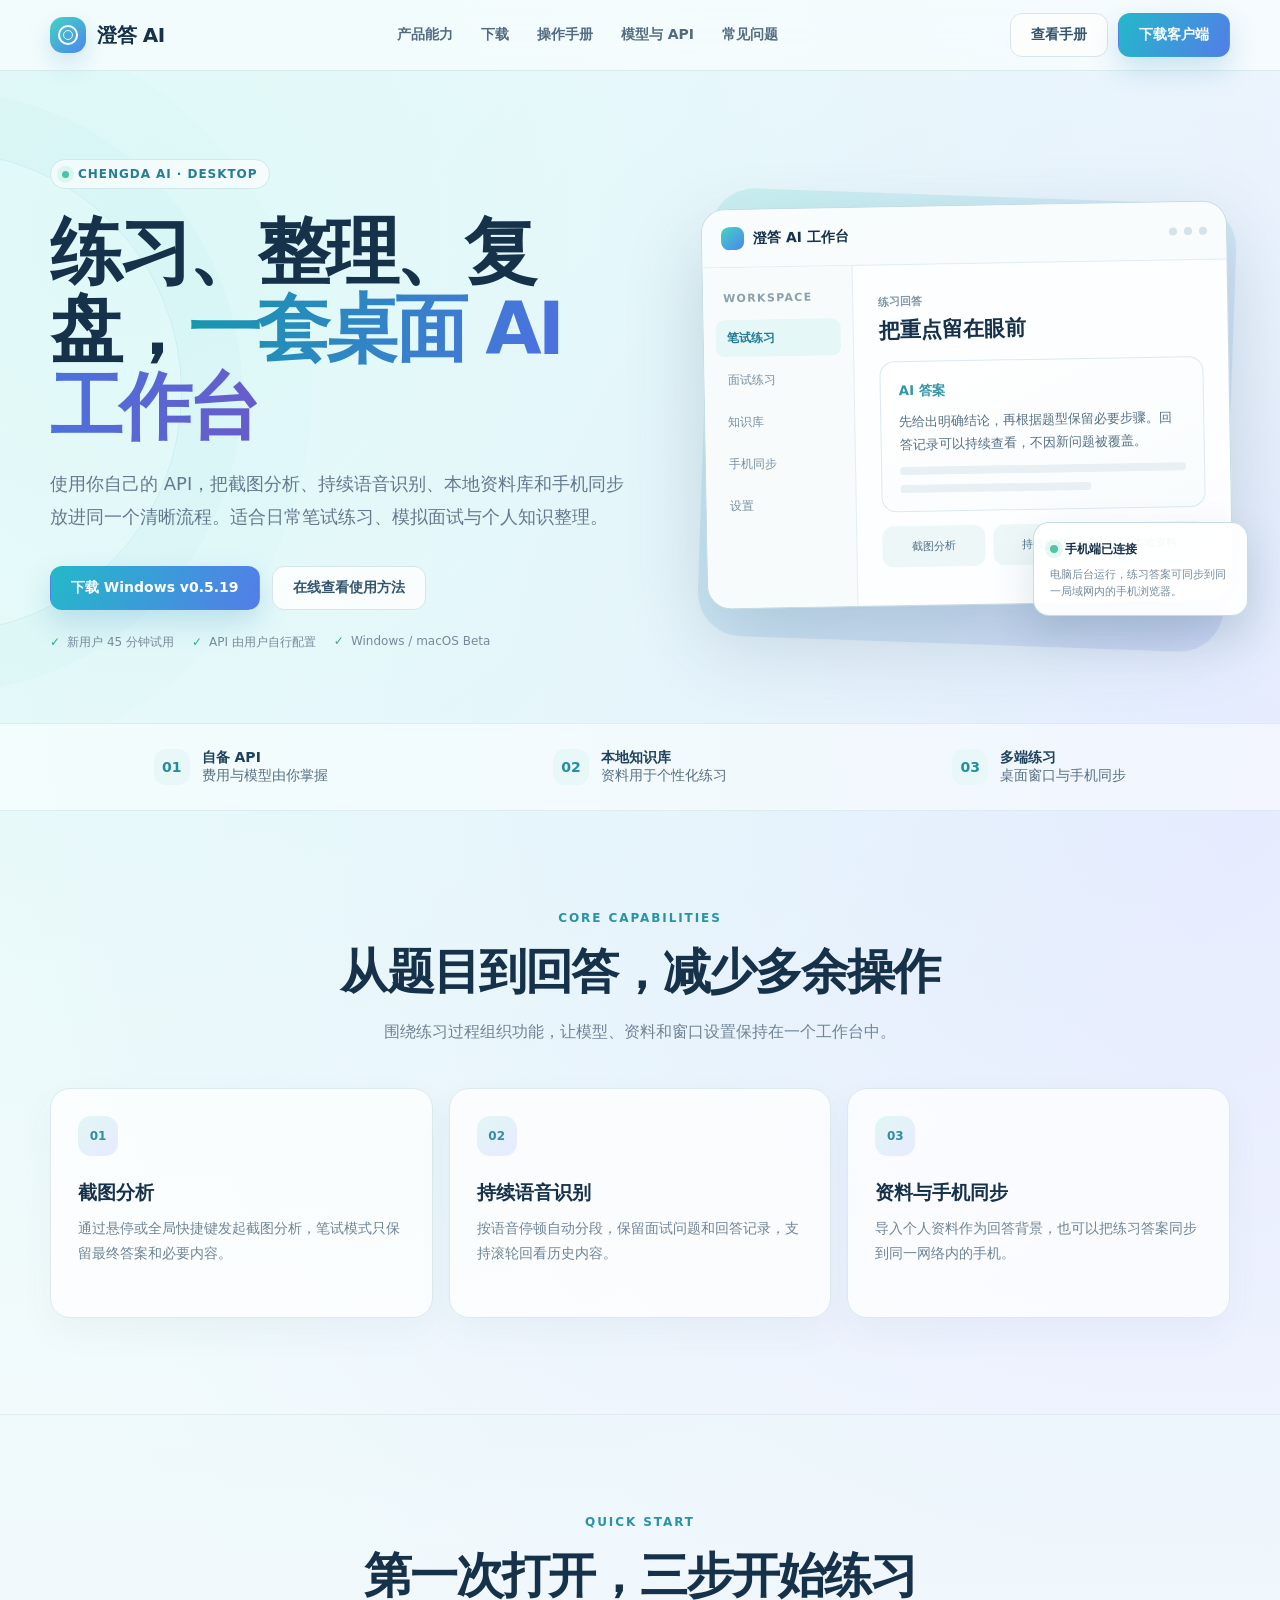
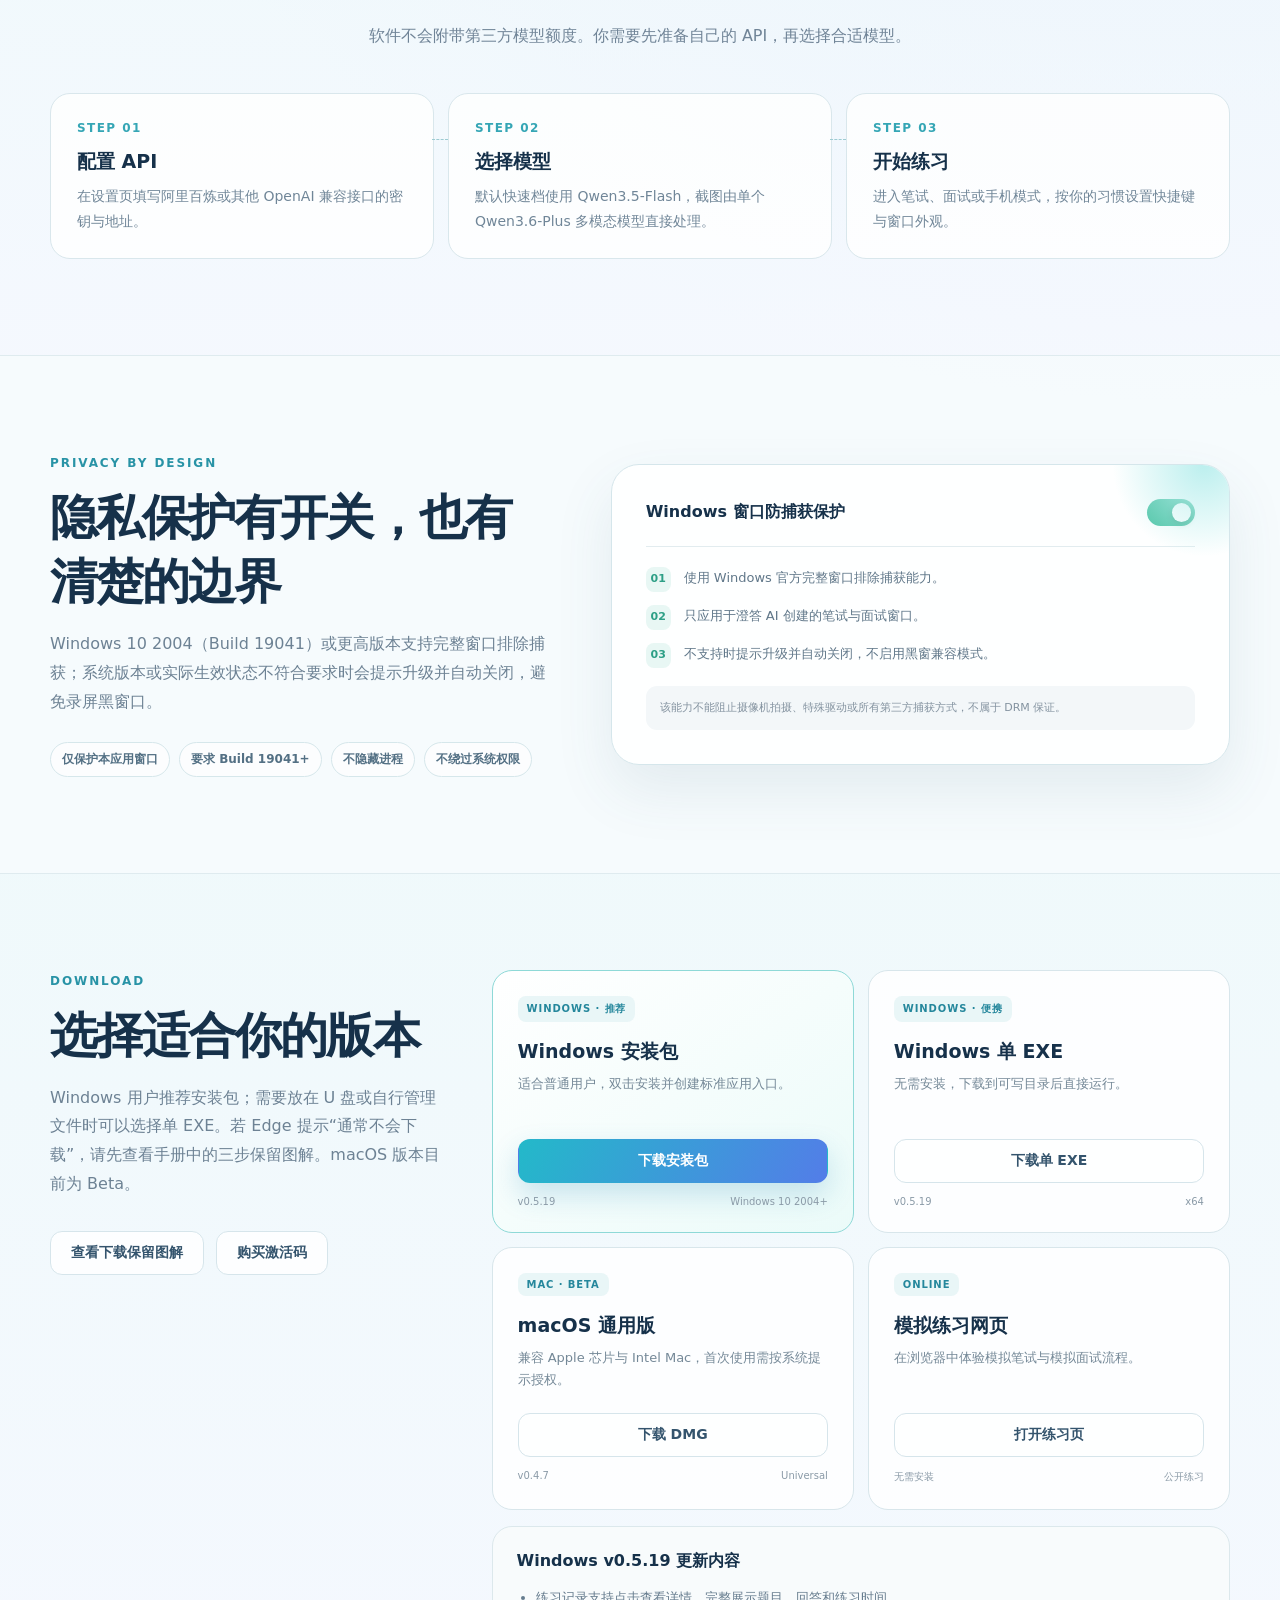
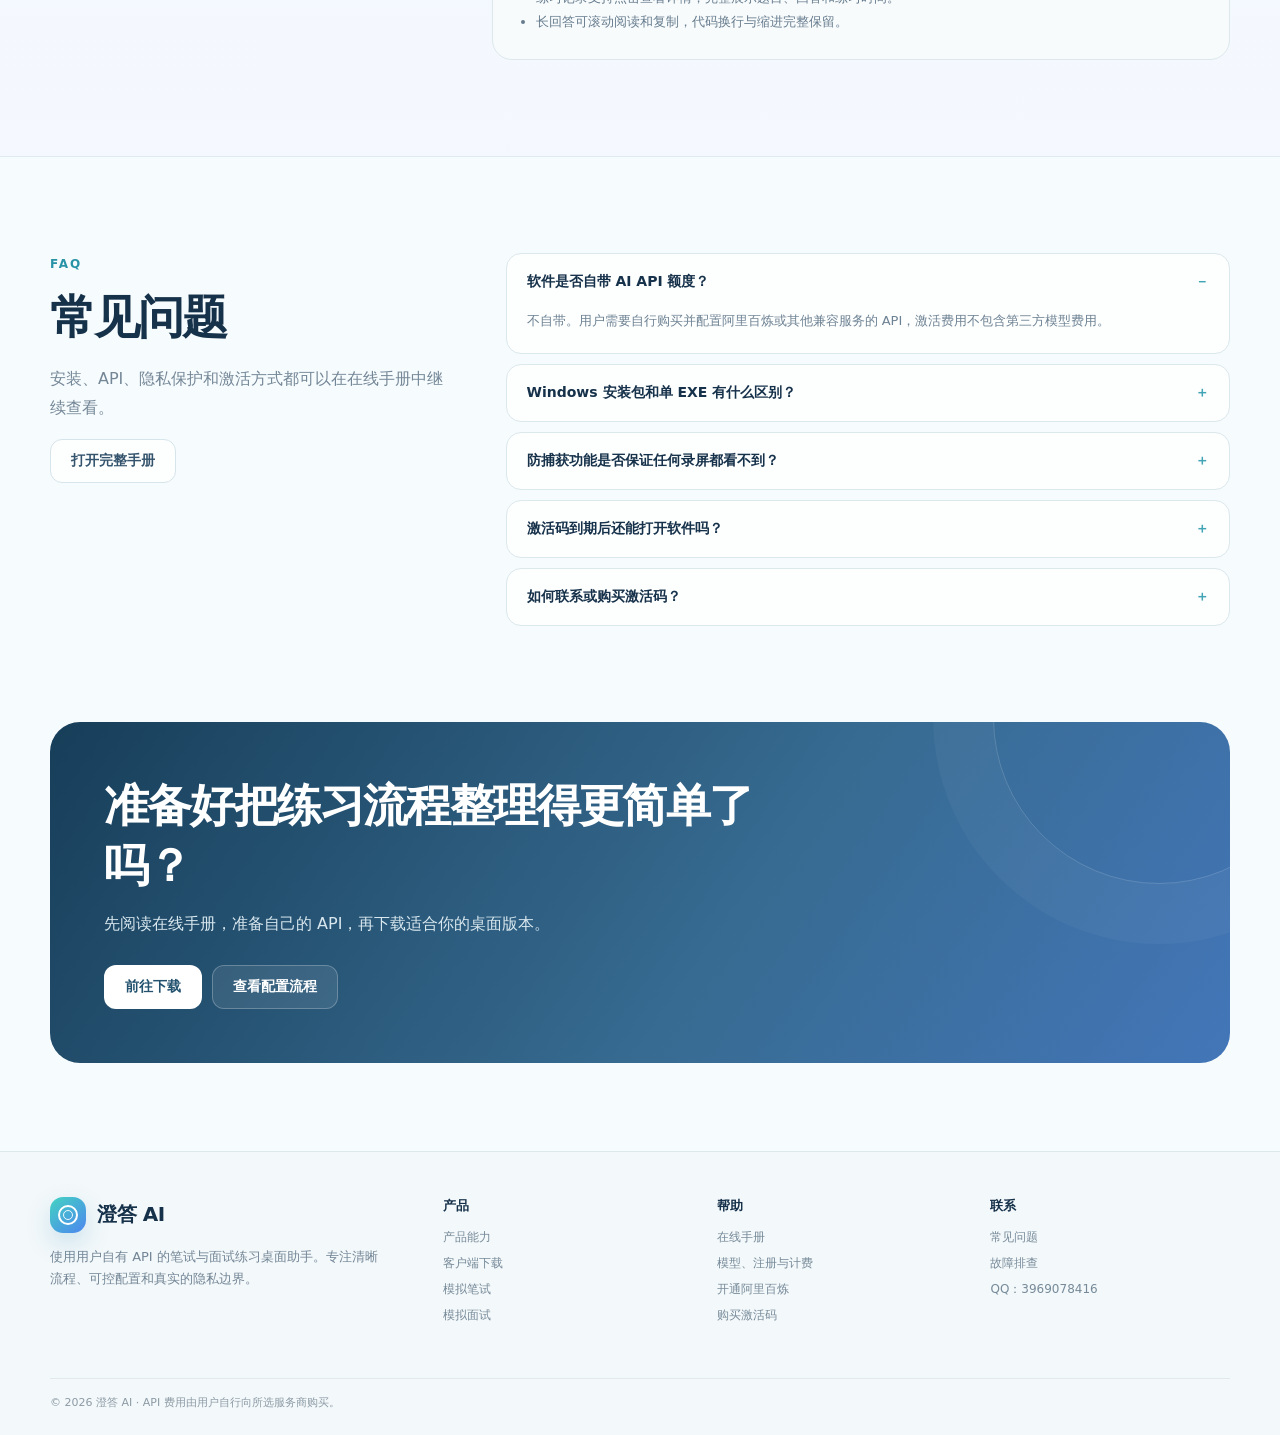
==== commit cadc7a37: "Release Chengda AI v0.5.19" ====
--- a/chengda-ai/index.html
+++ b/chengda-ai/index.html
@@ -31,7 +31,7 @@
           <span class="eyebrow">CHENGDA AI · DESKTOP</span>
           <h1>练习、整理、复盘，<span class="gradient-text">一套桌面 AI 工作台</span></h1>
           <p class="hero-copy">使用你自己的 API，把截图分析、持续语音识别、本地资料库和手机同步放进同一个清晰流程。适合日常笔试练习、模拟面试与个人知识整理。</p>
-          <div class="hero-actions"><a class="button primary" href="downloads/">下载 Windows v0.5.18</a><a class="button soft" href="manual/">在线查看使用方法</a></div>
+          <div class="hero-actions"><a class="button primary" href="downloads/">下载 Windows v0.5.19</a><a class="button soft" href="manual/">在线查看使用方法</a></div>
           <div class="hero-note"><span>新用户 45 分钟试用</span><span>API 由用户自行配置</span><span>Windows / macOS Beta</span></div>
         </div>
         <div class="product-stage" aria-label="澄答 AI 产品界面示意">
@@ -50,7 +50,7 @@
     <section class="features" id="features"><div class="shell"><div class="section-head"><span class="section-kicker">CORE CAPABILITIES</span><h2>从题目到回答，减少多余操作</h2><p>围绕练习过程组织功能，让模型、资料和窗口设置保持在一个工作台中。</p></div><div class="feature-grid"><article class="feature-card"><span class="feature-index">01</span><h3>截图分析</h3><p>通过悬停或全局快捷键发起截图分析，笔试模式只保留最终答案和必要内容。</p></article><article class="feature-card"><span class="feature-index">02</span><h3>持续语音识别</h3><p>按语音停顿自动分段，保留面试问题和回答记录，支持滚轮回看历史内容。</p></article><article class="feature-card"><span class="feature-index">03</span><h3>资料与手机同步</h3><p>导入个人资料作为回答背景，也可以把练习答案同步到同一网络内的手机。</p></article></div></div></section>
     <section class="section soft-section" id="workflow"><div class="shell"><div class="section-head"><span class="section-kicker">QUICK START</span><h2>第一次打开，三步开始练习</h2><p>软件不会附带第三方模型额度。你需要先准备自己的 API，再选择合适模型。</p></div><div class="process-grid"><article class="process-step"><span>STEP 01</span><h3>配置 API</h3><p>在设置页填写阿里百炼或其他 OpenAI 兼容接口的密钥与地址。</p></article><article class="process-step"><span>STEP 02</span><h3>选择模型</h3><p>默认快速档使用 Qwen3.5-Flash，截图由单个 Qwen3.6-Plus 多模态模型直接处理。</p></article><article class="process-step"><span>STEP 03</span><h3>开始练习</h3><p>进入笔试、面试或手机模式，按你的习惯设置快捷键与窗口外观。</p></article></div></div></section>
     <section class="section"><div class="showcase shell"><div class="showcase-copy"><span class="section-kicker">PRIVACY BY DESIGN</span><h2>隐私保护有开关，也有清楚的边界</h2><p>Windows 10 2004（Build 19041）或更高版本支持完整窗口排除捕获；系统版本或实际生效状态不符合要求时会提示升级并自动关闭，避免录屏黑窗口。</p><div class="pill-list"><span>仅保护本应用窗口</span><span>要求 Build 19041+</span><span>不隐藏进程</span><span>不绕过系统权限</span></div></div><div class="privacy-panel"><div class="privacy-state"><b>Windows 窗口防捕获保护</b><span class="privacy-toggle" aria-label="已开启"></span></div><div class="privacy-list"><div class="privacy-row"><i>01</i><span>使用 Windows 官方完整窗口排除捕获能力。</span></div><div class="privacy-row"><i>02</i><span>只应用于澄答 AI 创建的笔试与面试窗口。</span></div><div class="privacy-row"><i>03</i><span>不支持时提示升级并自动关闭，不启用黑窗兼容模式。</span></div></div><p class="privacy-foot">该能力不能阻止摄像机拍摄、特殊驱动或所有第三方捕获方式，不属于 DRM 保证。</p></div></div></section>
-    <section class="section soft-section" id="download"><div class="download-layout shell"><div class="download-copy"><span class="section-kicker">DOWNLOAD</span><h2>选择适合你的版本</h2><p>Windows 用户推荐安装包；需要放在 U 盘或自行管理文件时可以选择单 EXE。若 Edge 提示“通常不会下载”，请先查看手册中的三步保留图解。macOS 版本目前为 Beta。</p><div class="hero-actions"><a class="button soft" href="manual/#quick">查看下载保留图解</a><a class="button soft" href="https://www.kufaka.com/shop/J2R9CEXC" target="_blank" rel="noreferrer">购买激活码</a></div></div><div><div class="download-grid"><article class="download-card recommended"><span class="platform-tag">WINDOWS · 推荐</span><h3>Windows 安装包</h3><p>适合普通用户，双击安装并创建标准应用入口。</p><a class="button primary" href="downloads/chengda-ai-0.5.18-x64-setup.exe">下载安装包</a><div class="download-meta"><span>v0.5.18</span><span>Windows 10 2004+</span></div></article><article class="download-card"><span class="platform-tag">WINDOWS · 便携</span><h3>Windows 单 EXE</h3><p>无需安装，下载到可写目录后直接运行。</p><a class="button soft" href="downloads/chengda-ai-0.5.18-windows-x64.exe">下载单 EXE</a><div class="download-meta"><span>v0.5.18</span><span>x64</span></div></article><article class="download-card"><span class="platform-tag">MAC · BETA</span><h3>macOS 通用版</h3><p>兼容 Apple 芯片与 Intel Mac，首次使用需按系统提示授权。</p><a class="button soft" href="downloads/chengda-ai-0.4.7-macos-universal.dmg">下载 DMG</a><div class="download-meta"><span>v0.4.7</span><span>Universal</span></div></article><article class="download-card"><span class="platform-tag">ONLINE</span><h3>模拟练习网页</h3><p>在浏览器中体验模拟笔试与模拟面试流程。</p><a class="button soft" href="desktop/mock-exam/">打开练习页</a><div class="download-meta"><span>无需安装</span><span>公开练习</span></div></article></div><div class="release-panel"><h3>Windows v0.5.18 更新内容</h3><ul><li>悬浮操作按钮保持系统箭头光标，避免悬停时变成手形。</li><li>面试练习新增笔试截屏，可在手撕代码等场景直接截图作答。</li></ul></div></div></div></section>
+    <section class="section soft-section" id="download"><div class="download-layout shell"><div class="download-copy"><span class="section-kicker">DOWNLOAD</span><h2>选择适合你的版本</h2><p>Windows 用户推荐安装包；需要放在 U 盘或自行管理文件时可以选择单 EXE。若 Edge 提示“通常不会下载”，请先查看手册中的三步保留图解。macOS 版本目前为 Beta。</p><div class="hero-actions"><a class="button soft" href="manual/#quick">查看下载保留图解</a><a class="button soft" href="https://www.kufaka.com/shop/J2R9CEXC" target="_blank" rel="noreferrer">购买激活码</a></div></div><div><div class="download-grid"><article class="download-card recommended"><span class="platform-tag">WINDOWS · 推荐</span><h3>Windows 安装包</h3><p>适合普通用户，双击安装并创建标准应用入口。</p><a class="button primary" href="downloads/chengda-ai-0.5.19-x64-setup.exe">下载安装包</a><div class="download-meta"><span>v0.5.19</span><span>Windows 10 2004+</span></div></article><article class="download-card"><span class="platform-tag">WINDOWS · 便携</span><h3>Windows 单 EXE</h3><p>无需安装，下载到可写目录后直接运行。</p><a class="button soft" href="downloads/chengda-ai-0.5.19-windows-x64.exe">下载单 EXE</a><div class="download-meta"><span>v0.5.19</span><span>x64</span></div></article><article class="download-card"><span class="platform-tag">MAC · BETA</span><h3>macOS 通用版</h3><p>兼容 Apple 芯片与 Intel Mac，首次使用需按系统提示授权。</p><a class="button soft" href="downloads/chengda-ai-0.4.7-macos-universal.dmg">下载 DMG</a><div class="download-meta"><span>v0.4.7</span><span>Universal</span></div></article><article class="download-card"><span class="platform-tag">ONLINE</span><h3>模拟练习网页</h3><p>在浏览器中体验模拟笔试与模拟面试流程。</p><a class="button soft" href="desktop/mock-exam/">打开练习页</a><div class="download-meta"><span>无需安装</span><span>公开练习</span></div></article></div><div class="release-panel"><h3>Windows v0.5.19 更新内容</h3><ul><li>练习记录支持点击查看详情，完整展示题目、回答和练习时间。</li><li>长回答可滚动阅读和复制，代码换行与缩进完整保留。</li></ul></div></div></div></section>
     <section class="section" id="faq"><div class="faq-grid shell"><div class="faq-intro"><span class="section-kicker">FAQ</span><h2>常见问题</h2><p>安装、API、隐私保护和激活方式都可以在在线手册中继续查看。</p><a class="button soft" href="manual/">打开完整手册</a></div><div class="faq-list"><details open><summary>软件是否自带 AI API 额度？</summary><p>不自带。用户需要自行购买并配置阿里百炼或其他兼容服务的 API，激活费用不包含第三方模型费用。</p></details><details><summary>Windows 安装包和单 EXE 有什么区别？</summary><p>安装包适合普通用户；单 EXE 无需安装，适合便携使用。两者提供相同的核心桌面功能。</p></details><details><summary>防捕获功能是否保证任何录屏都看不到？</summary><p>不能保证。软件使用操作系统公开能力保护本应用窗口，但摄像机、特殊驱动和部分第三方路径可能不受支持。</p></details><details><summary>激活码到期后还能打开软件吗？</summary><p>主页、设置、资料库与更新等基础页面仍可查看；进入笔试或面试练习时会提示激活。</p></details><details><summary>如何联系或购买激活码？</summary><p>可以前往“购买激活码”页面，也可以在激活到期提示中按页面说明联系 QQ：3969078416。</p></details></div></div></section>
     <section class="final-cta"><div class="cta-panel shell"><h2>准备好把练习流程整理得更简单了吗？</h2><p>先阅读在线手册，准备自己的 API，再下载适合你的桌面版本。</p><div class="cta-actions"><a class="button primary" href="downloads/">前往下载</a><a class="button soft" href="manual/">查看配置流程</a></div></div></section>
   </main>
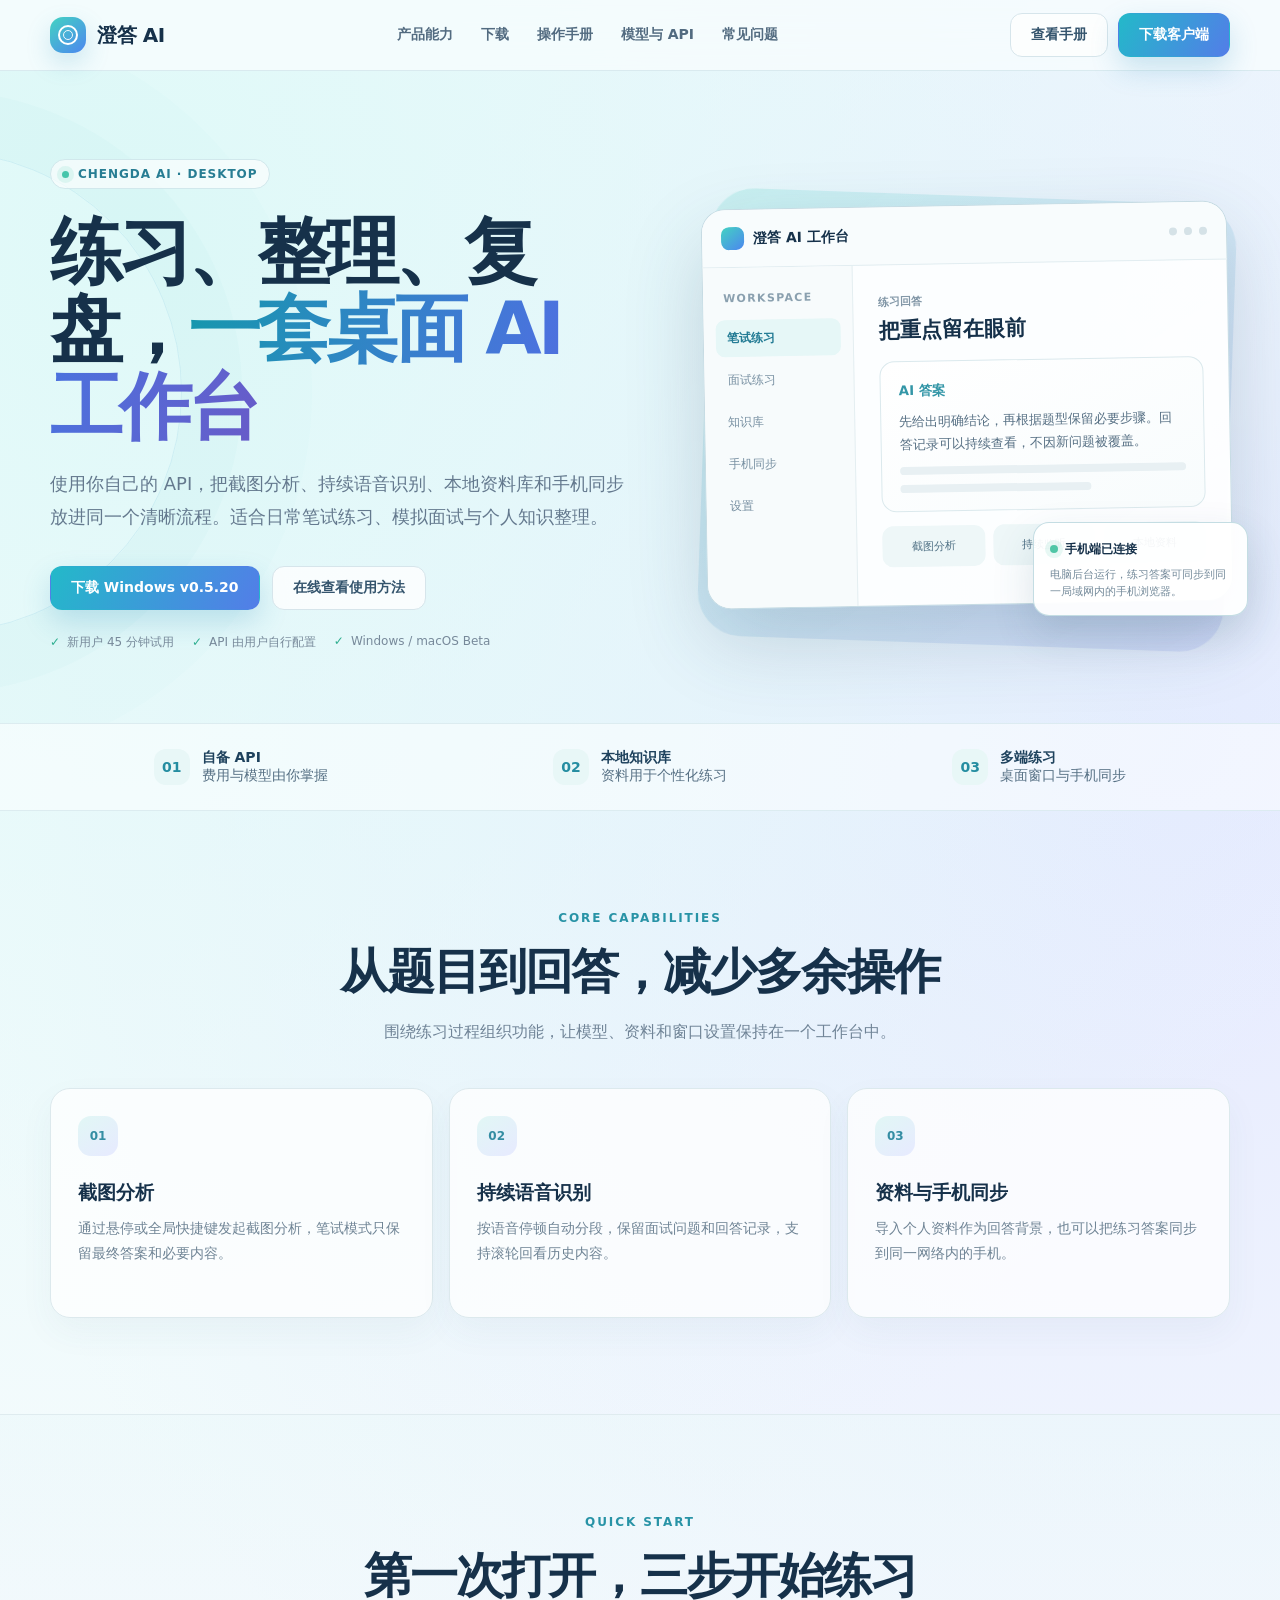
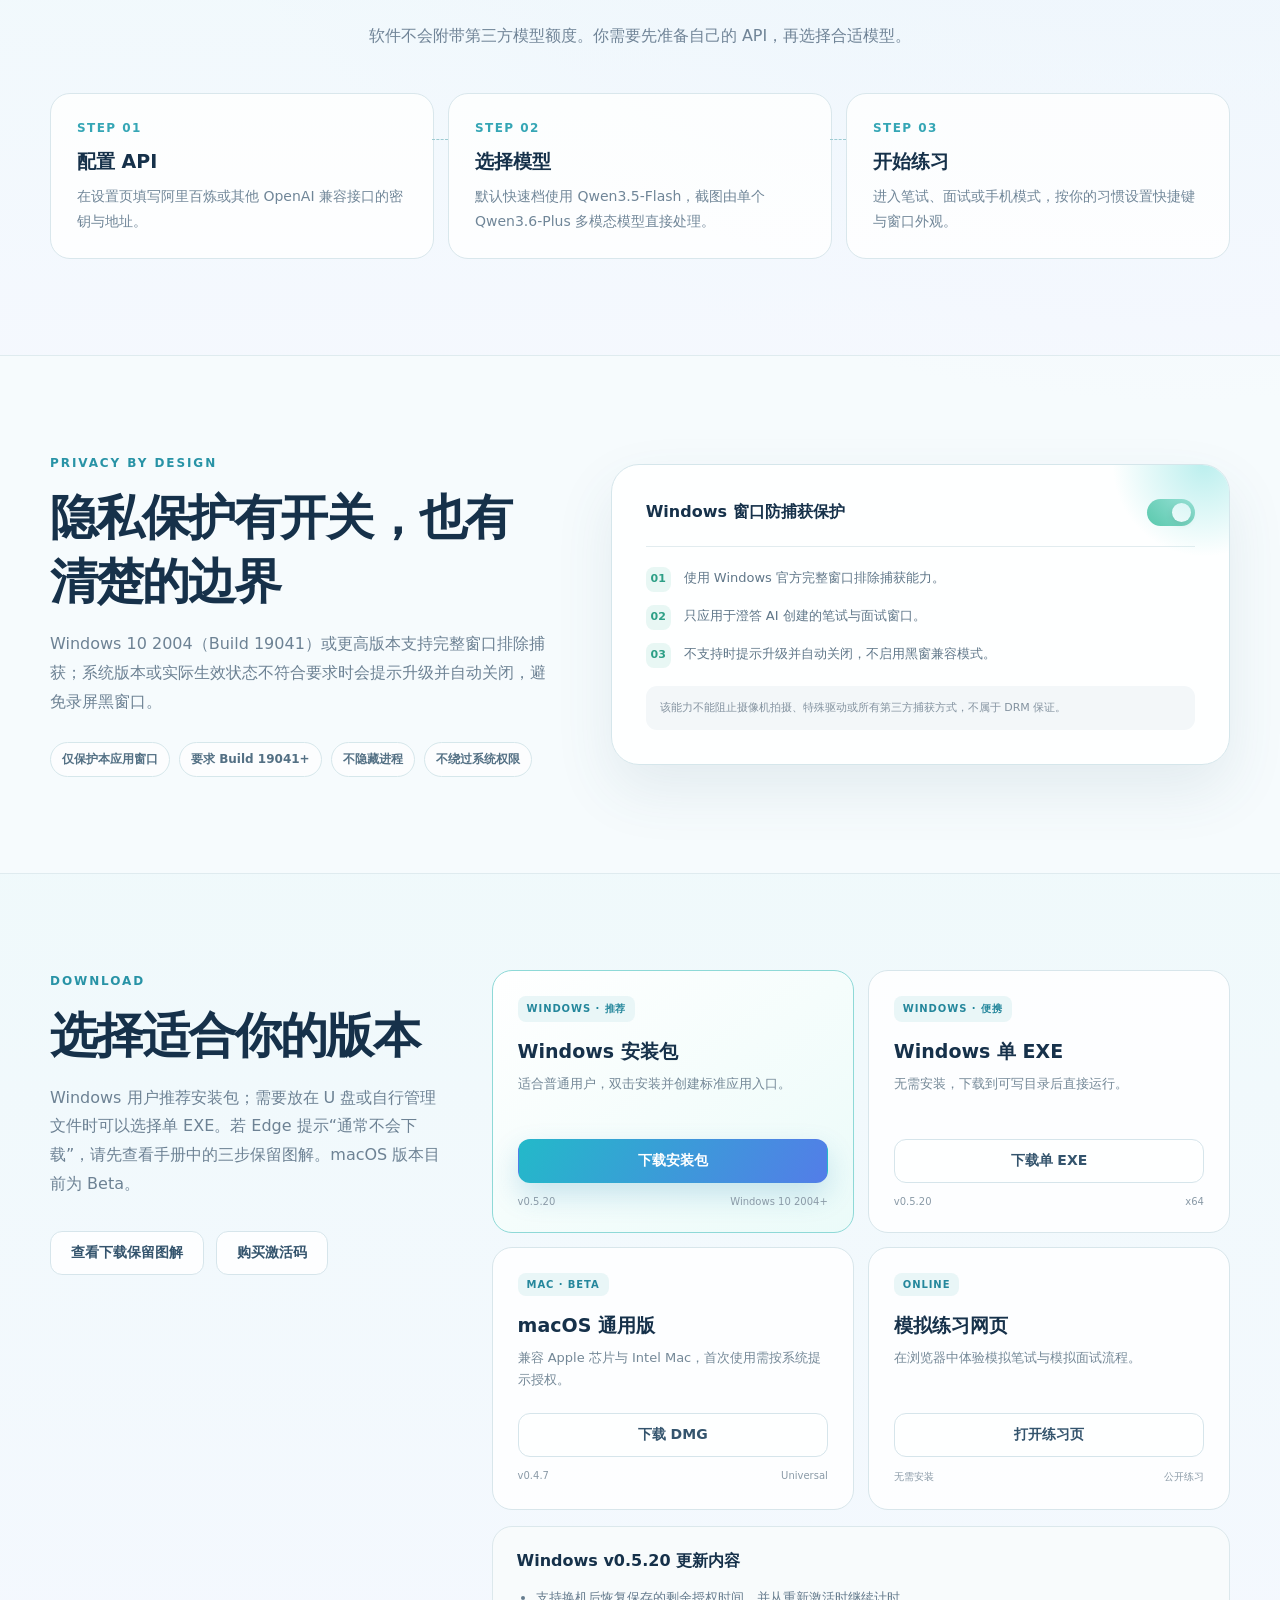
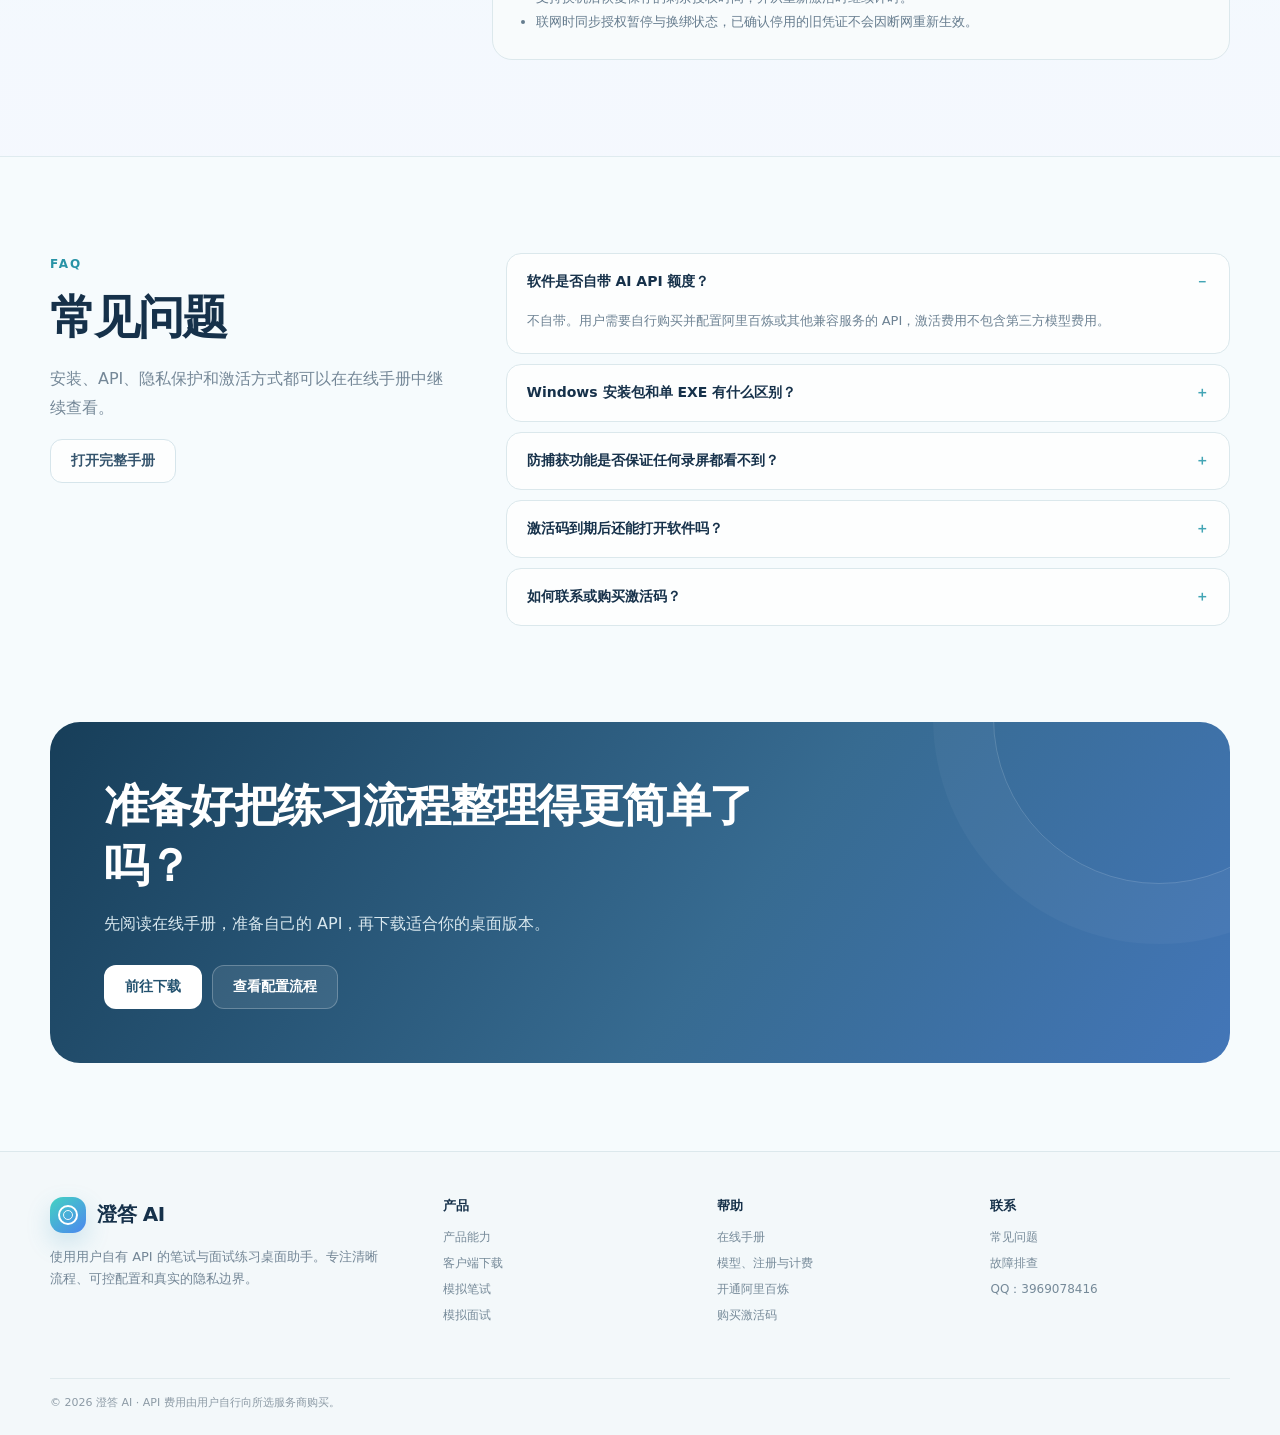
==== commit 65c279a7: "Release Chengda AI v0.5.20" ====
--- a/chengda-ai/index.html
+++ b/chengda-ai/index.html
@@ -31,7 +31,7 @@
           <span class="eyebrow">CHENGDA AI · DESKTOP</span>
           <h1>练习、整理、复盘，<span class="gradient-text">一套桌面 AI 工作台</span></h1>
           <p class="hero-copy">使用你自己的 API，把截图分析、持续语音识别、本地资料库和手机同步放进同一个清晰流程。适合日常笔试练习、模拟面试与个人知识整理。</p>
-          <div class="hero-actions"><a class="button primary" href="downloads/">下载 Windows v0.5.19</a><a class="button soft" href="manual/">在线查看使用方法</a></div>
+          <div class="hero-actions"><a class="button primary" href="downloads/">下载 Windows v0.5.20</a><a class="button soft" href="manual/">在线查看使用方法</a></div>
           <div class="hero-note"><span>新用户 45 分钟试用</span><span>API 由用户自行配置</span><span>Windows / macOS Beta</span></div>
         </div>
         <div class="product-stage" aria-label="澄答 AI 产品界面示意">
@@ -50,7 +50,7 @@
     <section class="features" id="features"><div class="shell"><div class="section-head"><span class="section-kicker">CORE CAPABILITIES</span><h2>从题目到回答，减少多余操作</h2><p>围绕练习过程组织功能，让模型、资料和窗口设置保持在一个工作台中。</p></div><div class="feature-grid"><article class="feature-card"><span class="feature-index">01</span><h3>截图分析</h3><p>通过悬停或全局快捷键发起截图分析，笔试模式只保留最终答案和必要内容。</p></article><article class="feature-card"><span class="feature-index">02</span><h3>持续语音识别</h3><p>按语音停顿自动分段，保留面试问题和回答记录，支持滚轮回看历史内容。</p></article><article class="feature-card"><span class="feature-index">03</span><h3>资料与手机同步</h3><p>导入个人资料作为回答背景，也可以把练习答案同步到同一网络内的手机。</p></article></div></div></section>
     <section class="section soft-section" id="workflow"><div class="shell"><div class="section-head"><span class="section-kicker">QUICK START</span><h2>第一次打开，三步开始练习</h2><p>软件不会附带第三方模型额度。你需要先准备自己的 API，再选择合适模型。</p></div><div class="process-grid"><article class="process-step"><span>STEP 01</span><h3>配置 API</h3><p>在设置页填写阿里百炼或其他 OpenAI 兼容接口的密钥与地址。</p></article><article class="process-step"><span>STEP 02</span><h3>选择模型</h3><p>默认快速档使用 Qwen3.5-Flash，截图由单个 Qwen3.6-Plus 多模态模型直接处理。</p></article><article class="process-step"><span>STEP 03</span><h3>开始练习</h3><p>进入笔试、面试或手机模式，按你的习惯设置快捷键与窗口外观。</p></article></div></div></section>
     <section class="section"><div class="showcase shell"><div class="showcase-copy"><span class="section-kicker">PRIVACY BY DESIGN</span><h2>隐私保护有开关，也有清楚的边界</h2><p>Windows 10 2004（Build 19041）或更高版本支持完整窗口排除捕获；系统版本或实际生效状态不符合要求时会提示升级并自动关闭，避免录屏黑窗口。</p><div class="pill-list"><span>仅保护本应用窗口</span><span>要求 Build 19041+</span><span>不隐藏进程</span><span>不绕过系统权限</span></div></div><div class="privacy-panel"><div class="privacy-state"><b>Windows 窗口防捕获保护</b><span class="privacy-toggle" aria-label="已开启"></span></div><div class="privacy-list"><div class="privacy-row"><i>01</i><span>使用 Windows 官方完整窗口排除捕获能力。</span></div><div class="privacy-row"><i>02</i><span>只应用于澄答 AI 创建的笔试与面试窗口。</span></div><div class="privacy-row"><i>03</i><span>不支持时提示升级并自动关闭，不启用黑窗兼容模式。</span></div></div><p class="privacy-foot">该能力不能阻止摄像机拍摄、特殊驱动或所有第三方捕获方式，不属于 DRM 保证。</p></div></div></section>
-    <section class="section soft-section" id="download"><div class="download-layout shell"><div class="download-copy"><span class="section-kicker">DOWNLOAD</span><h2>选择适合你的版本</h2><p>Windows 用户推荐安装包；需要放在 U 盘或自行管理文件时可以选择单 EXE。若 Edge 提示“通常不会下载”，请先查看手册中的三步保留图解。macOS 版本目前为 Beta。</p><div class="hero-actions"><a class="button soft" href="manual/#quick">查看下载保留图解</a><a class="button soft" href="https://www.kufaka.com/shop/J2R9CEXC" target="_blank" rel="noreferrer">购买激活码</a></div></div><div><div class="download-grid"><article class="download-card recommended"><span class="platform-tag">WINDOWS · 推荐</span><h3>Windows 安装包</h3><p>适合普通用户，双击安装并创建标准应用入口。</p><a class="button primary" href="downloads/chengda-ai-0.5.19-x64-setup.exe">下载安装包</a><div class="download-meta"><span>v0.5.19</span><span>Windows 10 2004+</span></div></article><article class="download-card"><span class="platform-tag">WINDOWS · 便携</span><h3>Windows 单 EXE</h3><p>无需安装，下载到可写目录后直接运行。</p><a class="button soft" href="downloads/chengda-ai-0.5.19-windows-x64.exe">下载单 EXE</a><div class="download-meta"><span>v0.5.19</span><span>x64</span></div></article><article class="download-card"><span class="platform-tag">MAC · BETA</span><h3>macOS 通用版</h3><p>兼容 Apple 芯片与 Intel Mac，首次使用需按系统提示授权。</p><a class="button soft" href="downloads/chengda-ai-0.4.7-macos-universal.dmg">下载 DMG</a><div class="download-meta"><span>v0.4.7</span><span>Universal</span></div></article><article class="download-card"><span class="platform-tag">ONLINE</span><h3>模拟练习网页</h3><p>在浏览器中体验模拟笔试与模拟面试流程。</p><a class="button soft" href="desktop/mock-exam/">打开练习页</a><div class="download-meta"><span>无需安装</span><span>公开练习</span></div></article></div><div class="release-panel"><h3>Windows v0.5.19 更新内容</h3><ul><li>练习记录支持点击查看详情，完整展示题目、回答和练习时间。</li><li>长回答可滚动阅读和复制，代码换行与缩进完整保留。</li></ul></div></div></div></section>
+    <section class="section soft-section" id="download"><div class="download-layout shell"><div class="download-copy"><span class="section-kicker">DOWNLOAD</span><h2>选择适合你的版本</h2><p>Windows 用户推荐安装包；需要放在 U 盘或自行管理文件时可以选择单 EXE。若 Edge 提示“通常不会下载”，请先查看手册中的三步保留图解。macOS 版本目前为 Beta。</p><div class="hero-actions"><a class="button soft" href="manual/#quick">查看下载保留图解</a><a class="button soft" href="https://www.kufaka.com/shop/J2R9CEXC" target="_blank" rel="noreferrer">购买激活码</a></div></div><div><div class="download-grid"><article class="download-card recommended"><span class="platform-tag">WINDOWS · 推荐</span><h3>Windows 安装包</h3><p>适合普通用户，双击安装并创建标准应用入口。</p><a class="button primary" href="downloads/chengda-ai-0.5.20-x64-setup.exe">下载安装包</a><div class="download-meta"><span>v0.5.20</span><span>Windows 10 2004+</span></div></article><article class="download-card"><span class="platform-tag">WINDOWS · 便携</span><h3>Windows 单 EXE</h3><p>无需安装，下载到可写目录后直接运行。</p><a class="button soft" href="downloads/chengda-ai-0.5.20-windows-x64.exe">下载单 EXE</a><div class="download-meta"><span>v0.5.20</span><span>x64</span></div></article><article class="download-card"><span class="platform-tag">MAC · BETA</span><h3>macOS 通用版</h3><p>兼容 Apple 芯片与 Intel Mac，首次使用需按系统提示授权。</p><a class="button soft" href="downloads/chengda-ai-0.4.7-macos-universal.dmg">下载 DMG</a><div class="download-meta"><span>v0.4.7</span><span>Universal</span></div></article><article class="download-card"><span class="platform-tag">ONLINE</span><h3>模拟练习网页</h3><p>在浏览器中体验模拟笔试与模拟面试流程。</p><a class="button soft" href="desktop/mock-exam/">打开练习页</a><div class="download-meta"><span>无需安装</span><span>公开练习</span></div></article></div><div class="release-panel"><h3>Windows v0.5.20 更新内容</h3><ul><li>支持换机后恢复保存的剩余授权时间，并从重新激活时继续计时。</li><li>联网时同步授权暂停与换绑状态，已确认停用的旧凭证不会因断网重新生效。</li></ul></div></div></div></section>
     <section class="section" id="faq"><div class="faq-grid shell"><div class="faq-intro"><span class="section-kicker">FAQ</span><h2>常见问题</h2><p>安装、API、隐私保护和激活方式都可以在在线手册中继续查看。</p><a class="button soft" href="manual/">打开完整手册</a></div><div class="faq-list"><details open><summary>软件是否自带 AI API 额度？</summary><p>不自带。用户需要自行购买并配置阿里百炼或其他兼容服务的 API，激活费用不包含第三方模型费用。</p></details><details><summary>Windows 安装包和单 EXE 有什么区别？</summary><p>安装包适合普通用户；单 EXE 无需安装，适合便携使用。两者提供相同的核心桌面功能。</p></details><details><summary>防捕获功能是否保证任何录屏都看不到？</summary><p>不能保证。软件使用操作系统公开能力保护本应用窗口，但摄像机、特殊驱动和部分第三方路径可能不受支持。</p></details><details><summary>激活码到期后还能打开软件吗？</summary><p>主页、设置、资料库与更新等基础页面仍可查看；进入笔试或面试练习时会提示激活。</p></details><details><summary>如何联系或购买激活码？</summary><p>可以前往“购买激活码”页面，也可以在激活到期提示中按页面说明联系 QQ：3969078416。</p></details></div></div></section>
     <section class="final-cta"><div class="cta-panel shell"><h2>准备好把练习流程整理得更简单了吗？</h2><p>先阅读在线手册，准备自己的 API，再下载适合你的桌面版本。</p><div class="cta-actions"><a class="button primary" href="downloads/">前往下载</a><a class="button soft" href="manual/">查看配置流程</a></div></div></section>
   </main>
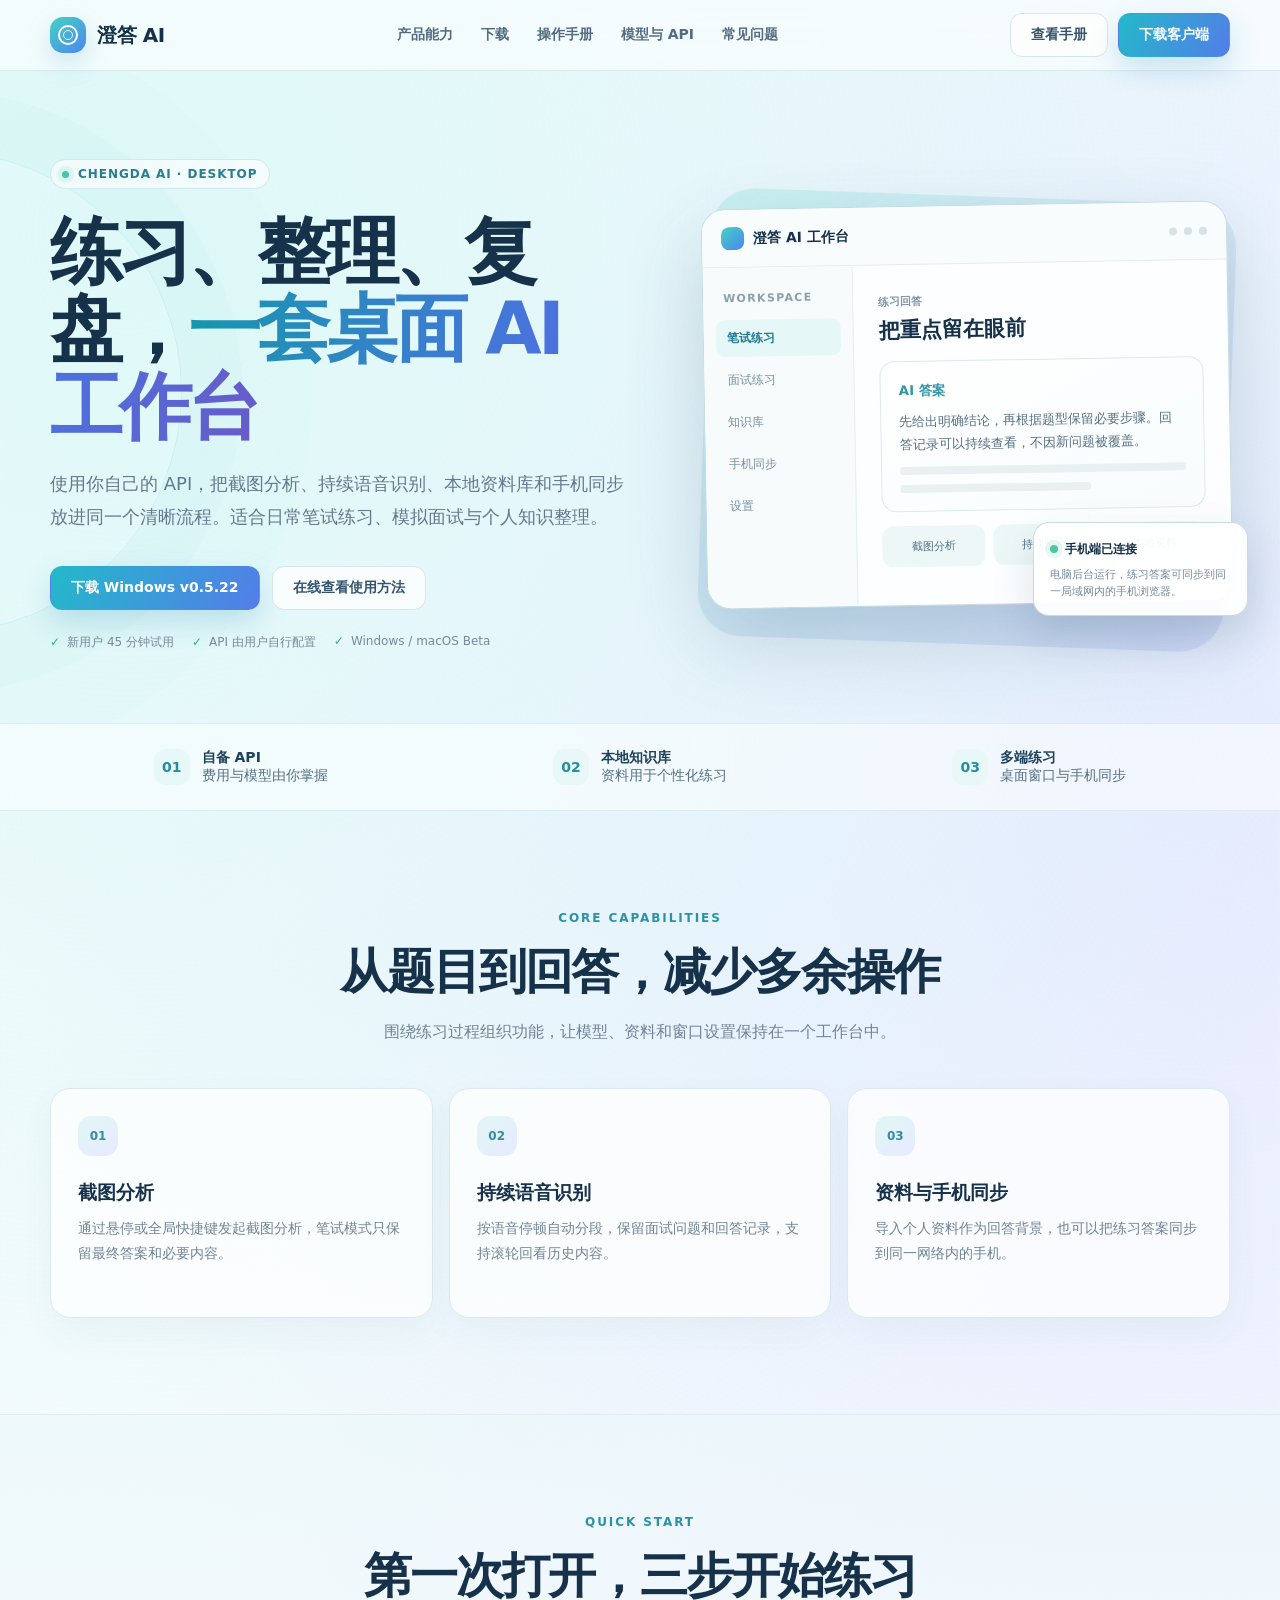
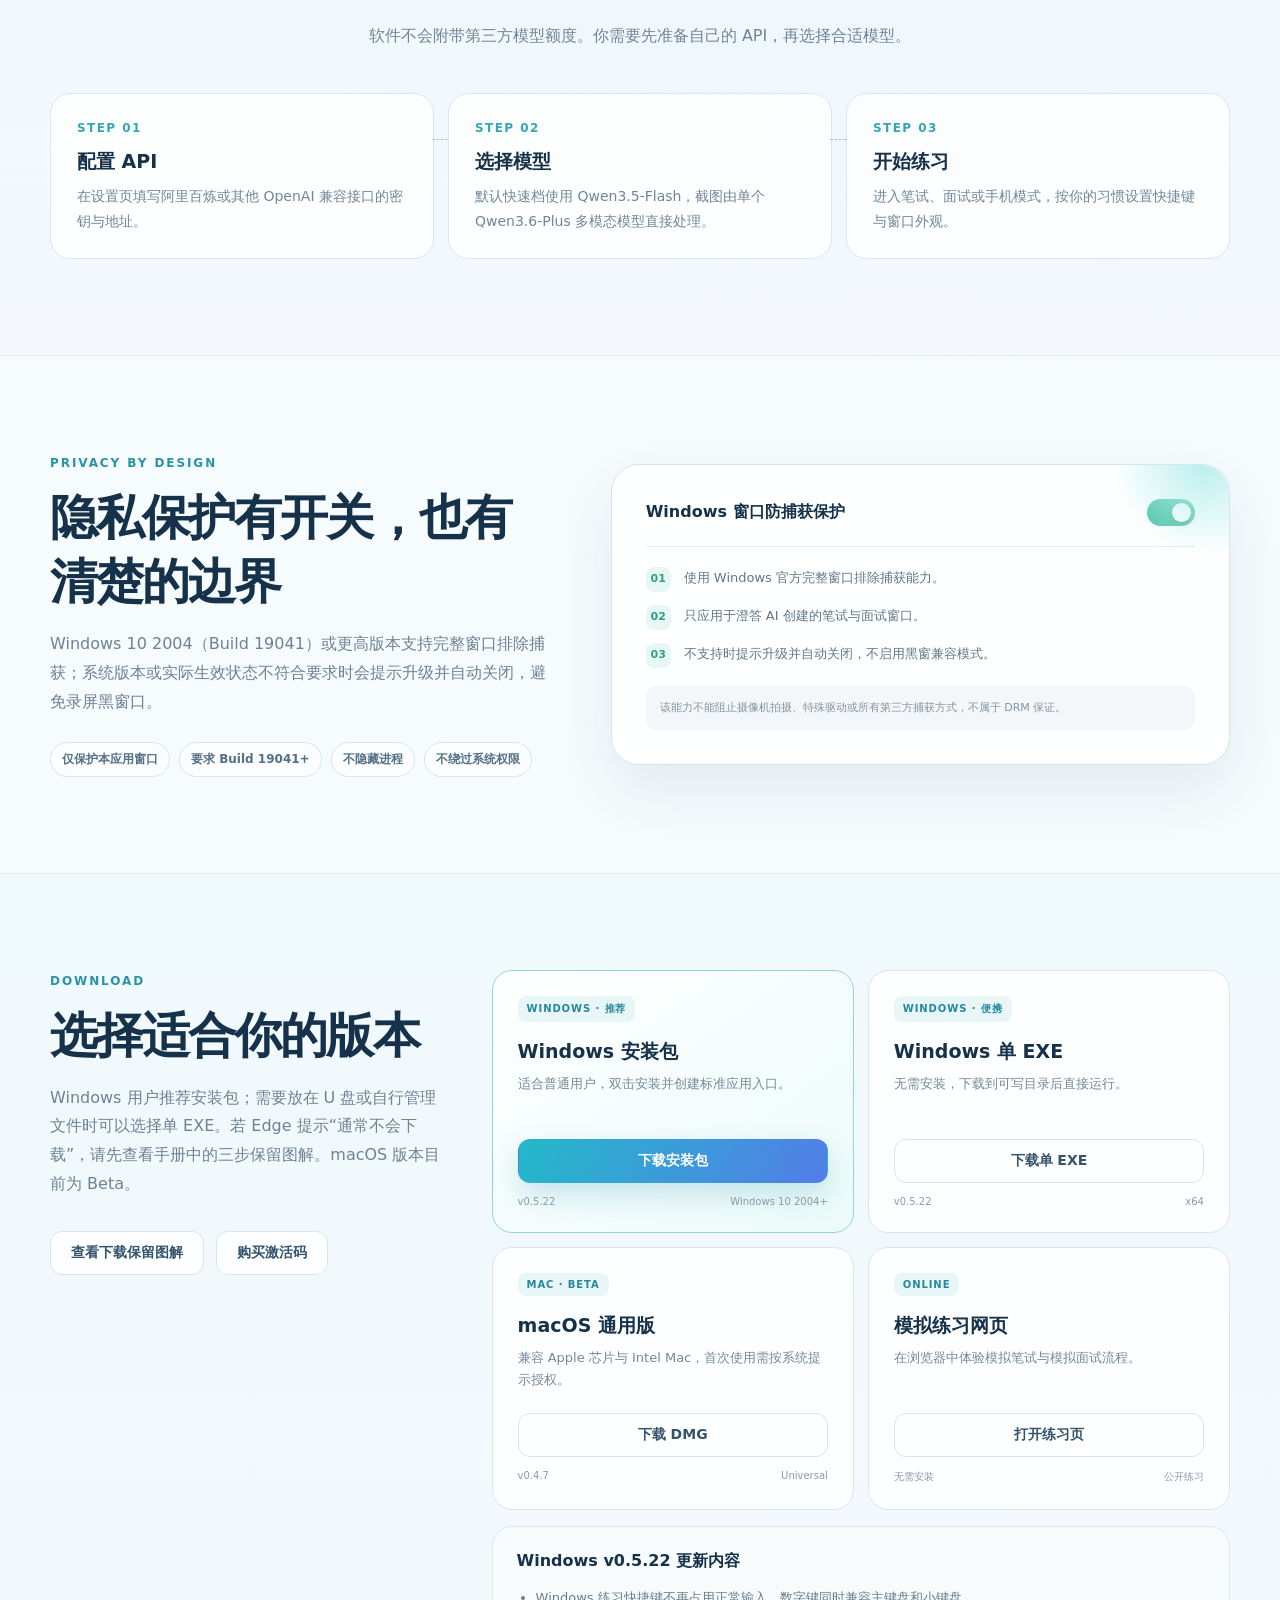
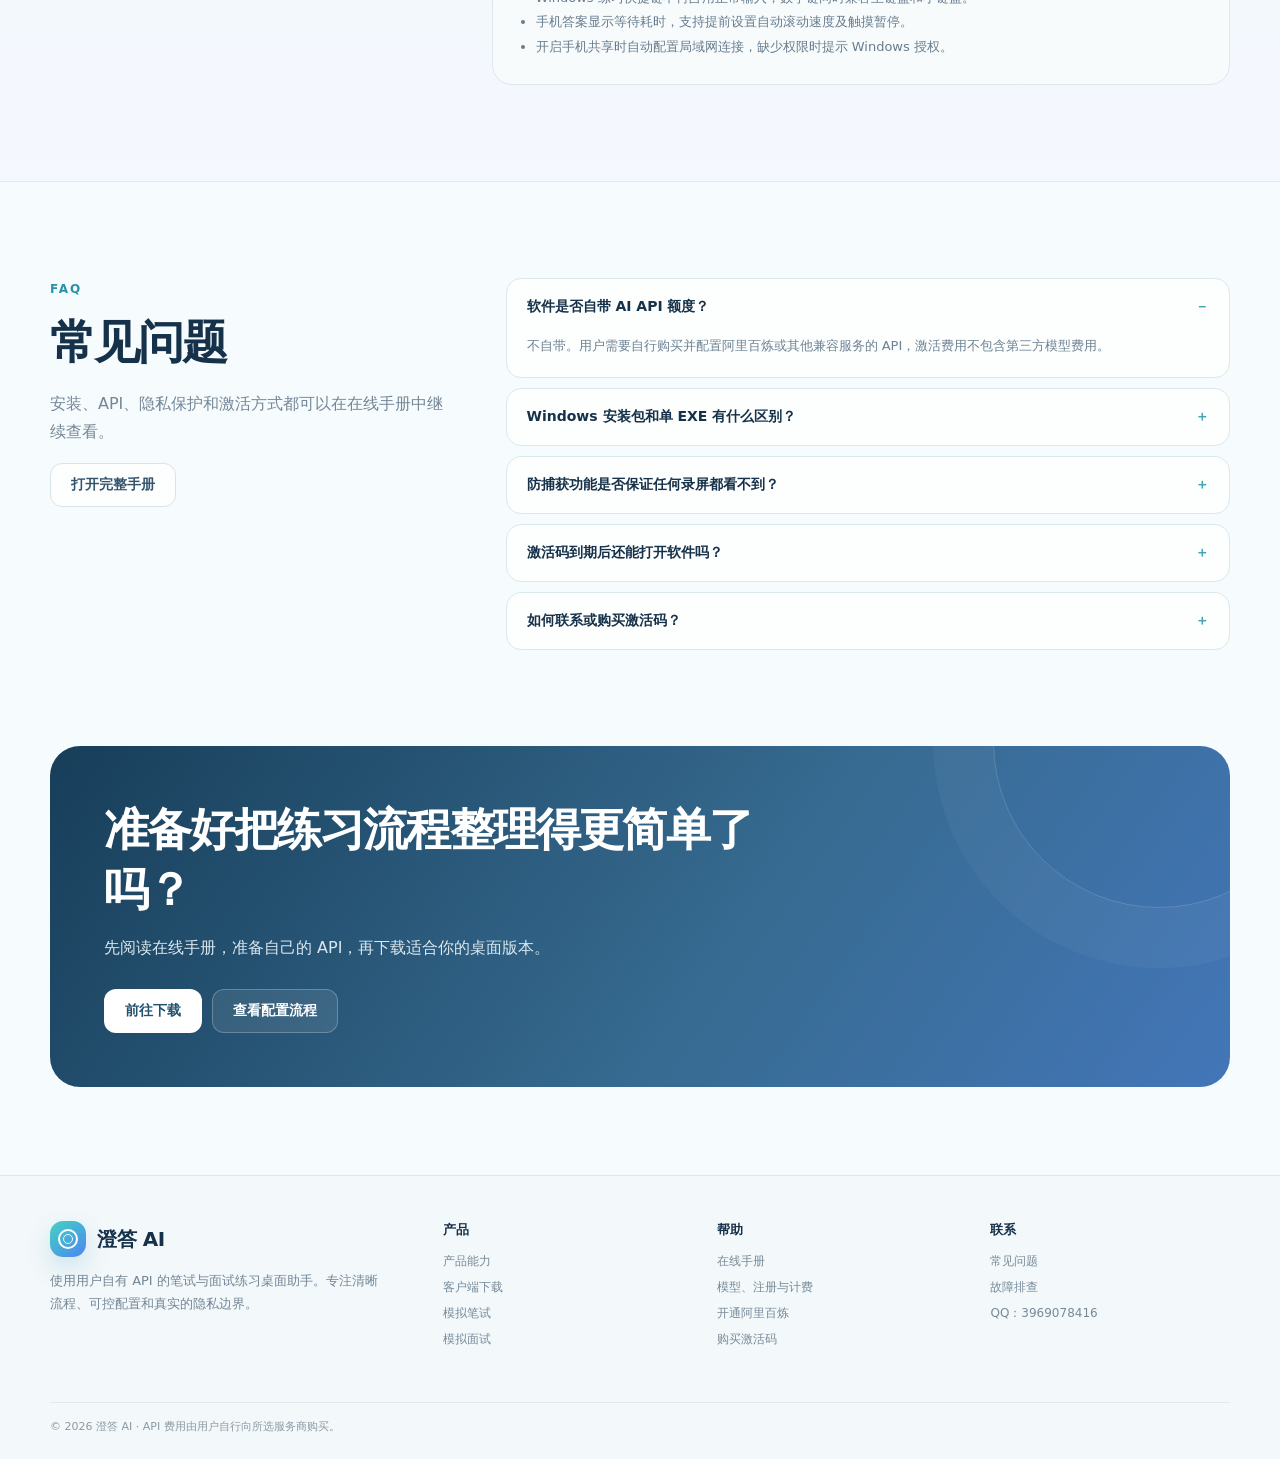
==== commit d10faff7: "Release Chengda AI v0.5.22" ====
--- a/chengda-ai/index.html
+++ b/chengda-ai/index.html
@@ -31,7 +31,7 @@
           <span class="eyebrow">CHENGDA AI · DESKTOP</span>
           <h1>练习、整理、复盘，<span class="gradient-text">一套桌面 AI 工作台</span></h1>
           <p class="hero-copy">使用你自己的 API，把截图分析、持续语音识别、本地资料库和手机同步放进同一个清晰流程。适合日常笔试练习、模拟面试与个人知识整理。</p>
-          <div class="hero-actions"><a class="button primary" href="downloads/">下载 Windows v0.5.20</a><a class="button soft" href="manual/">在线查看使用方法</a></div>
+          <div class="hero-actions"><a class="button primary" href="downloads/">下载 Windows v0.5.22</a><a class="button soft" href="manual/">在线查看使用方法</a></div>
           <div class="hero-note"><span>新用户 45 分钟试用</span><span>API 由用户自行配置</span><span>Windows / macOS Beta</span></div>
         </div>
         <div class="product-stage" aria-label="澄答 AI 产品界面示意">
@@ -50,7 +50,7 @@
     <section class="features" id="features"><div class="shell"><div class="section-head"><span class="section-kicker">CORE CAPABILITIES</span><h2>从题目到回答，减少多余操作</h2><p>围绕练习过程组织功能，让模型、资料和窗口设置保持在一个工作台中。</p></div><div class="feature-grid"><article class="feature-card"><span class="feature-index">01</span><h3>截图分析</h3><p>通过悬停或全局快捷键发起截图分析，笔试模式只保留最终答案和必要内容。</p></article><article class="feature-card"><span class="feature-index">02</span><h3>持续语音识别</h3><p>按语音停顿自动分段，保留面试问题和回答记录，支持滚轮回看历史内容。</p></article><article class="feature-card"><span class="feature-index">03</span><h3>资料与手机同步</h3><p>导入个人资料作为回答背景，也可以把练习答案同步到同一网络内的手机。</p></article></div></div></section>
     <section class="section soft-section" id="workflow"><div class="shell"><div class="section-head"><span class="section-kicker">QUICK START</span><h2>第一次打开，三步开始练习</h2><p>软件不会附带第三方模型额度。你需要先准备自己的 API，再选择合适模型。</p></div><div class="process-grid"><article class="process-step"><span>STEP 01</span><h3>配置 API</h3><p>在设置页填写阿里百炼或其他 OpenAI 兼容接口的密钥与地址。</p></article><article class="process-step"><span>STEP 02</span><h3>选择模型</h3><p>默认快速档使用 Qwen3.5-Flash，截图由单个 Qwen3.6-Plus 多模态模型直接处理。</p></article><article class="process-step"><span>STEP 03</span><h3>开始练习</h3><p>进入笔试、面试或手机模式，按你的习惯设置快捷键与窗口外观。</p></article></div></div></section>
     <section class="section"><div class="showcase shell"><div class="showcase-copy"><span class="section-kicker">PRIVACY BY DESIGN</span><h2>隐私保护有开关，也有清楚的边界</h2><p>Windows 10 2004（Build 19041）或更高版本支持完整窗口排除捕获；系统版本或实际生效状态不符合要求时会提示升级并自动关闭，避免录屏黑窗口。</p><div class="pill-list"><span>仅保护本应用窗口</span><span>要求 Build 19041+</span><span>不隐藏进程</span><span>不绕过系统权限</span></div></div><div class="privacy-panel"><div class="privacy-state"><b>Windows 窗口防捕获保护</b><span class="privacy-toggle" aria-label="已开启"></span></div><div class="privacy-list"><div class="privacy-row"><i>01</i><span>使用 Windows 官方完整窗口排除捕获能力。</span></div><div class="privacy-row"><i>02</i><span>只应用于澄答 AI 创建的笔试与面试窗口。</span></div><div class="privacy-row"><i>03</i><span>不支持时提示升级并自动关闭，不启用黑窗兼容模式。</span></div></div><p class="privacy-foot">该能力不能阻止摄像机拍摄、特殊驱动或所有第三方捕获方式，不属于 DRM 保证。</p></div></div></section>
-    <section class="section soft-section" id="download"><div class="download-layout shell"><div class="download-copy"><span class="section-kicker">DOWNLOAD</span><h2>选择适合你的版本</h2><p>Windows 用户推荐安装包；需要放在 U 盘或自行管理文件时可以选择单 EXE。若 Edge 提示“通常不会下载”，请先查看手册中的三步保留图解。macOS 版本目前为 Beta。</p><div class="hero-actions"><a class="button soft" href="manual/#quick">查看下载保留图解</a><a class="button soft" href="https://www.kufaka.com/shop/J2R9CEXC" target="_blank" rel="noreferrer">购买激活码</a></div></div><div><div class="download-grid"><article class="download-card recommended"><span class="platform-tag">WINDOWS · 推荐</span><h3>Windows 安装包</h3><p>适合普通用户，双击安装并创建标准应用入口。</p><a class="button primary" href="downloads/chengda-ai-0.5.20-x64-setup.exe">下载安装包</a><div class="download-meta"><span>v0.5.20</span><span>Windows 10 2004+</span></div></article><article class="download-card"><span class="platform-tag">WINDOWS · 便携</span><h3>Windows 单 EXE</h3><p>无需安装，下载到可写目录后直接运行。</p><a class="button soft" href="downloads/chengda-ai-0.5.20-windows-x64.exe">下载单 EXE</a><div class="download-meta"><span>v0.5.20</span><span>x64</span></div></article><article class="download-card"><span class="platform-tag">MAC · BETA</span><h3>macOS 通用版</h3><p>兼容 Apple 芯片与 Intel Mac，首次使用需按系统提示授权。</p><a class="button soft" href="downloads/chengda-ai-0.4.7-macos-universal.dmg">下载 DMG</a><div class="download-meta"><span>v0.4.7</span><span>Universal</span></div></article><article class="download-card"><span class="platform-tag">ONLINE</span><h3>模拟练习网页</h3><p>在浏览器中体验模拟笔试与模拟面试流程。</p><a class="button soft" href="desktop/mock-exam/">打开练习页</a><div class="download-meta"><span>无需安装</span><span>公开练习</span></div></article></div><div class="release-panel"><h3>Windows v0.5.20 更新内容</h3><ul><li>支持换机后恢复保存的剩余授权时间，并从重新激活时继续计时。</li><li>联网时同步授权暂停与换绑状态，已确认停用的旧凭证不会因断网重新生效。</li></ul></div></div></div></section>
+    <section class="section soft-section" id="download"><div class="download-layout shell"><div class="download-copy"><span class="section-kicker">DOWNLOAD</span><h2>选择适合你的版本</h2><p>Windows 用户推荐安装包；需要放在 U 盘或自行管理文件时可以选择单 EXE。若 Edge 提示“通常不会下载”，请先查看手册中的三步保留图解。macOS 版本目前为 Beta。</p><div class="hero-actions"><a class="button soft" href="manual/#quick">查看下载保留图解</a><a class="button soft" href="https://www.kufaka.com/shop/J2R9CEXC" target="_blank" rel="noreferrer">购买激活码</a></div></div><div><div class="download-grid"><article class="download-card recommended"><span class="platform-tag">WINDOWS · 推荐</span><h3>Windows 安装包</h3><p>适合普通用户，双击安装并创建标准应用入口。</p><a class="button primary" href="downloads/chengda-ai-0.5.22-x64-setup.exe">下载安装包</a><div class="download-meta"><span>v0.5.22</span><span>Windows 10 2004+</span></div></article><article class="download-card"><span class="platform-tag">WINDOWS · 便携</span><h3>Windows 单 EXE</h3><p>无需安装，下载到可写目录后直接运行。</p><a class="button soft" href="downloads/chengda-ai-0.5.22-windows-x64.exe">下载单 EXE</a><div class="download-meta"><span>v0.5.22</span><span>x64</span></div></article><article class="download-card"><span class="platform-tag">MAC · BETA</span><h3>macOS 通用版</h3><p>兼容 Apple 芯片与 Intel Mac，首次使用需按系统提示授权。</p><a class="button soft" href="downloads/chengda-ai-0.4.7-macos-universal.dmg">下载 DMG</a><div class="download-meta"><span>v0.4.7</span><span>Universal</span></div></article><article class="download-card"><span class="platform-tag">ONLINE</span><h3>模拟练习网页</h3><p>在浏览器中体验模拟笔试与模拟面试流程。</p><a class="button soft" href="desktop/mock-exam/">打开练习页</a><div class="download-meta"><span>无需安装</span><span>公开练习</span></div></article></div><div class="release-panel"><h3>Windows v0.5.22 更新内容</h3><ul><li>Windows 练习快捷键不再占用正常输入，数字键同时兼容主键盘和小键盘。</li><li>手机答案显示等待耗时，支持提前设置自动滚动速度及触摸暂停。</li><li>开启手机共享时自动配置局域网连接，缺少权限时提示 Windows 授权。</li></ul></div></div></div></section>
     <section class="section" id="faq"><div class="faq-grid shell"><div class="faq-intro"><span class="section-kicker">FAQ</span><h2>常见问题</h2><p>安装、API、隐私保护和激活方式都可以在在线手册中继续查看。</p><a class="button soft" href="manual/">打开完整手册</a></div><div class="faq-list"><details open><summary>软件是否自带 AI API 额度？</summary><p>不自带。用户需要自行购买并配置阿里百炼或其他兼容服务的 API，激活费用不包含第三方模型费用。</p></details><details><summary>Windows 安装包和单 EXE 有什么区别？</summary><p>安装包适合普通用户；单 EXE 无需安装，适合便携使用。两者提供相同的核心桌面功能。</p></details><details><summary>防捕获功能是否保证任何录屏都看不到？</summary><p>不能保证。软件使用操作系统公开能力保护本应用窗口，但摄像机、特殊驱动和部分第三方路径可能不受支持。</p></details><details><summary>激活码到期后还能打开软件吗？</summary><p>主页、设置、资料库与更新等基础页面仍可查看；进入笔试或面试练习时会提示激活。</p></details><details><summary>如何联系或购买激活码？</summary><p>可以前往“购买激活码”页面，也可以在激活到期提示中按页面说明联系 QQ：3969078416。</p></details></div></div></section>
     <section class="final-cta"><div class="cta-panel shell"><h2>准备好把练习流程整理得更简单了吗？</h2><p>先阅读在线手册，准备自己的 API，再下载适合你的桌面版本。</p><div class="cta-actions"><a class="button primary" href="downloads/">前往下载</a><a class="button soft" href="manual/">查看配置流程</a></div></div></section>
   </main>
